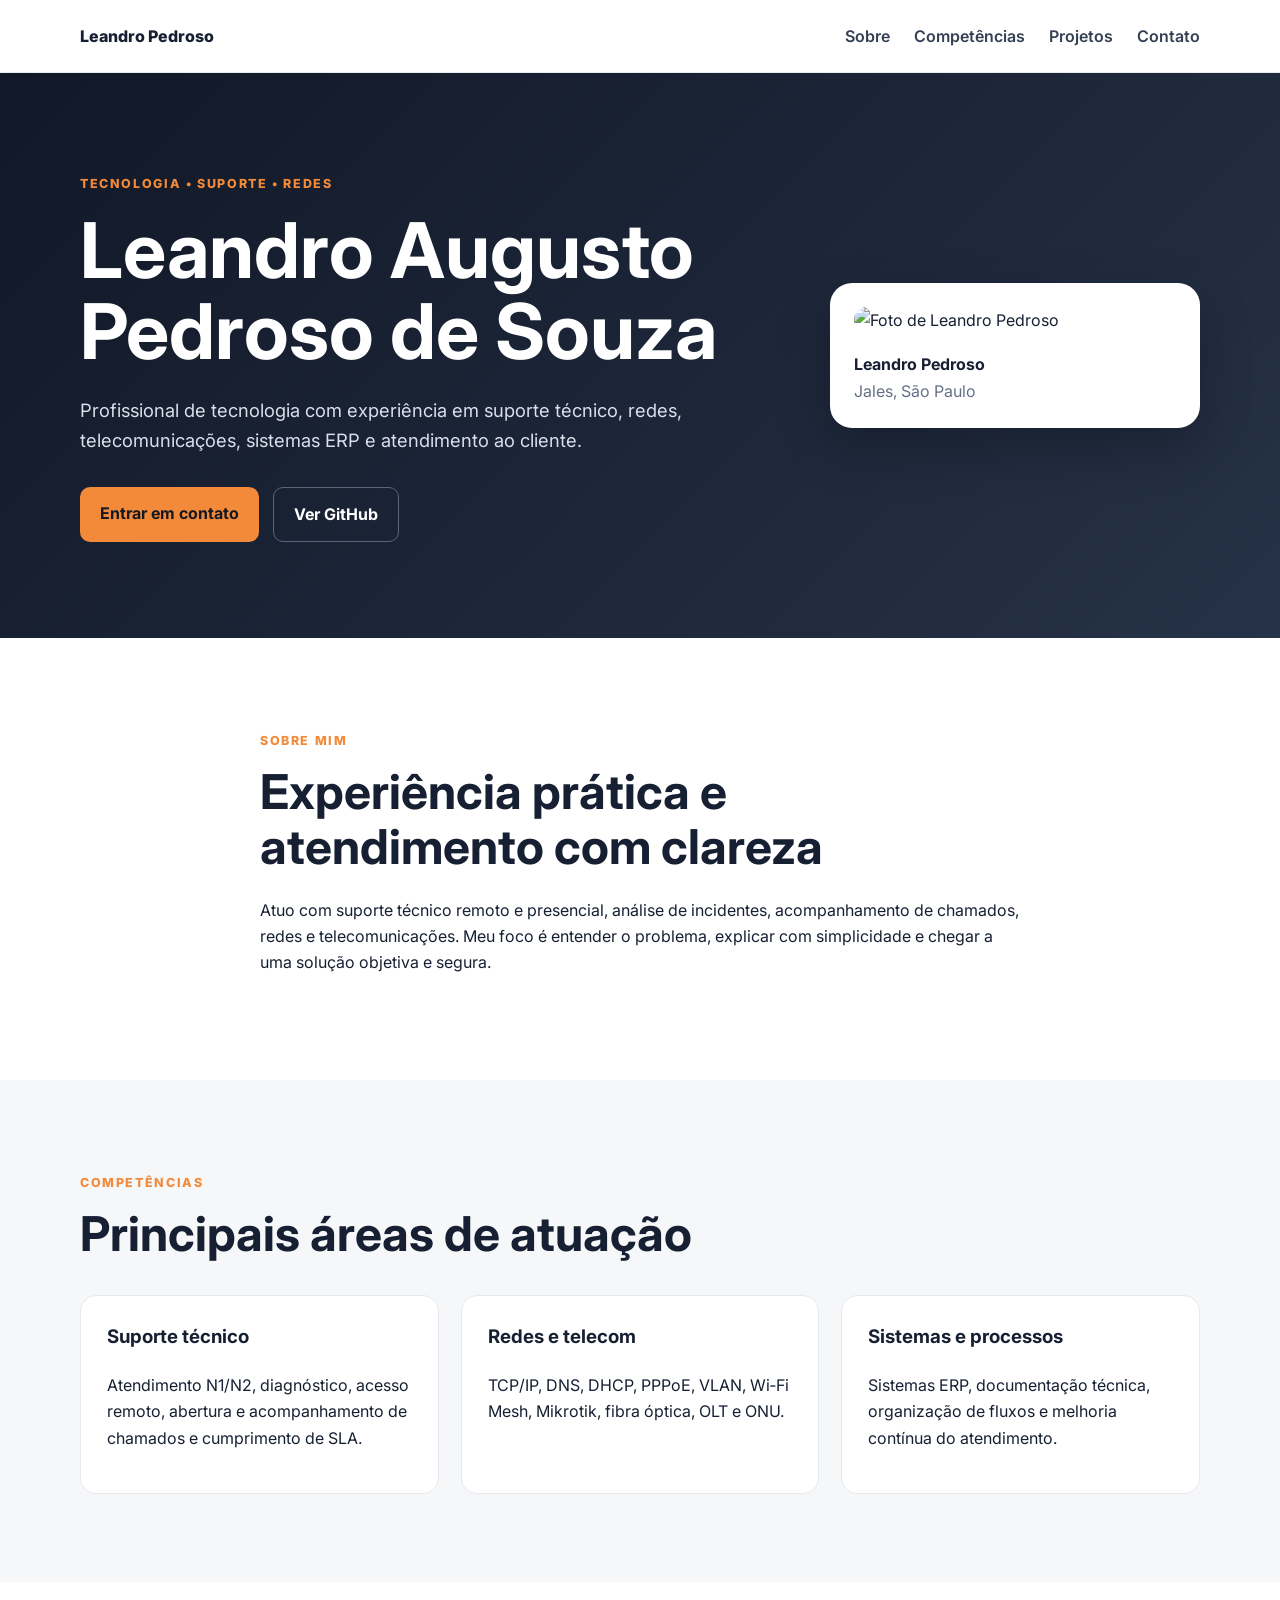
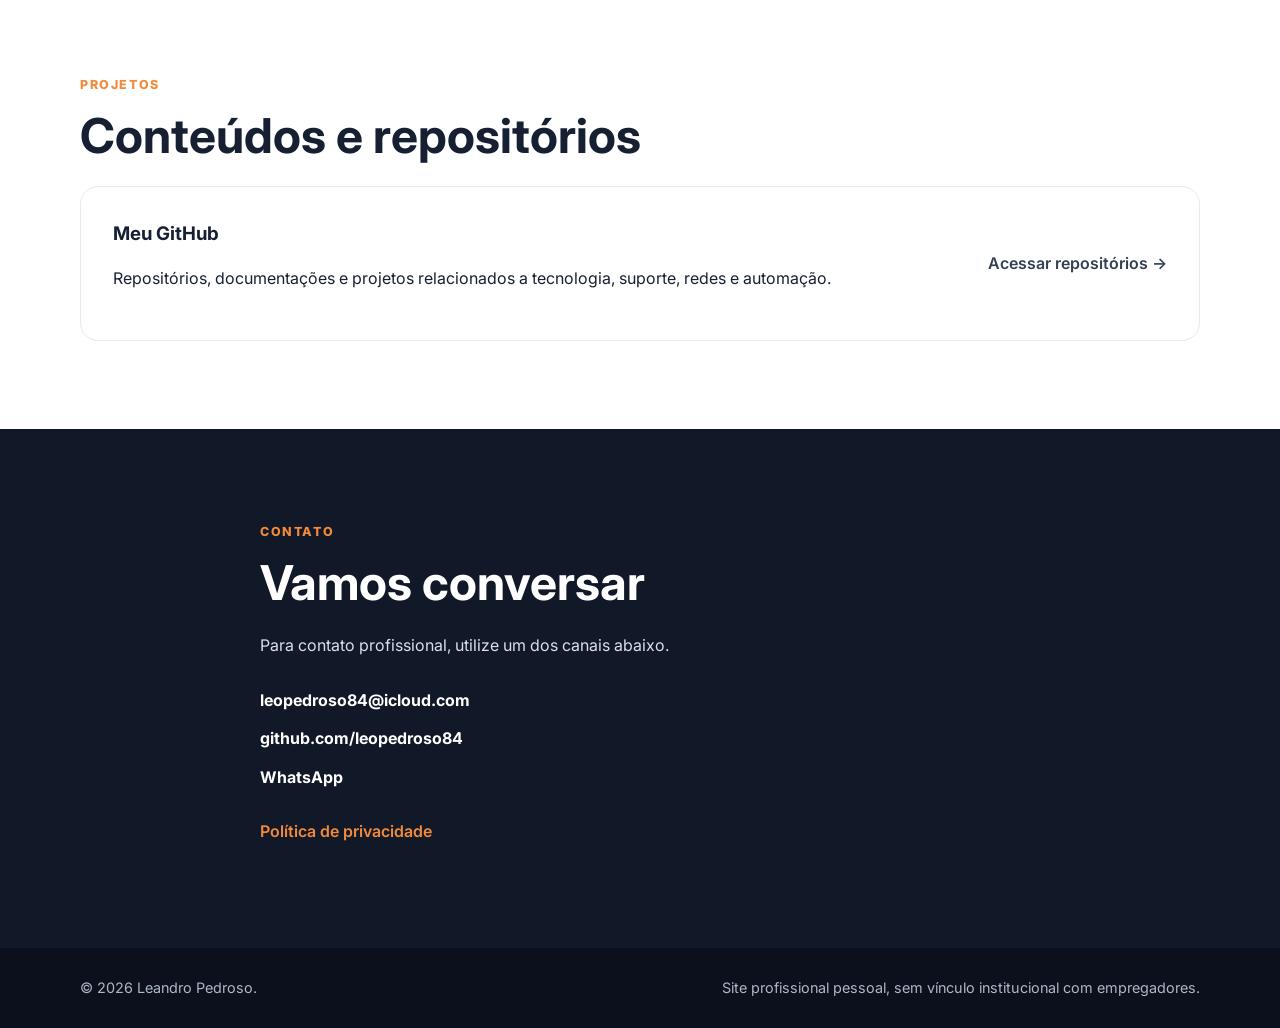
==== index.html @ ed250e3c "Add files via upload" ====
<!doctype html>
<html lang="pt-BR">
<head>
  <meta charset="utf-8">
  <meta name="viewport" content="width=device-width, initial-scale=1">
  <meta name="description" content="Portfólio profissional de Leandro Augusto Pedroso de Souza — suporte técnico, redes, telecomunicações e sistemas.">
  <meta name="theme-color" content="#111827">
  <title>Leandro Pedroso | Tecnologia e Suporte</title>
  <link rel="preconnect" href="https://fonts.googleapis.com">
  <link rel="preconnect" href="https://fonts.gstatic.com" crossorigin>
  <link href="https://fonts.googleapis.com/css2?family=Inter:wght@400;500;600;700;800&display=swap" rel="stylesheet">
  <link rel="stylesheet" href="styles.css">
</head>
<body>
  <header class="site-header">
    <div class="container nav">
      <a class="brand" href="#inicio">Leandro Pedroso</a>
      <button class="menu-button" aria-label="Abrir menu" aria-expanded="false">☰</button>
      <nav class="menu" aria-label="Navegação principal">
        <a href="#sobre">Sobre</a>
        <a href="#competencias">Competências</a>
        <a href="#projetos">Projetos</a>
        <a href="#contato">Contato</a>
      </nav>
    </div>
  </header>

  <main>
    <section id="inicio" class="hero">
      <div class="container hero-grid">
        <div>
          <span class="eyebrow">Tecnologia • Suporte • Redes</span>
          <h1>Leandro Augusto<br>Pedroso de Souza</h1>
          <p class="lead">
            Profissional de tecnologia com experiência em suporte técnico,
            redes, telecomunicações, sistemas ERP e atendimento ao cliente.
          </p>
          <div class="actions">
            <a class="button primary" href="#contato">Entrar em contato</a>
            <a class="button secondary" href="https://github.com/leopedroso84" target="_blank" rel="noopener">Ver GitHub</a>
          </div>
        </div>

        <div class="profile-card">
          <img src="https://github.com/leopedroso84.png" alt="Foto de Leandro Pedroso">
          <div>
            <strong>Leandro Pedroso</strong>
            <span>Jales, São Paulo</span>
          </div>
        </div>
      </div>
    </section>

    <section id="sobre" class="section">
      <div class="container narrow">
        <span class="section-label">Sobre mim</span>
        <h2>Experiência prática e atendimento com clareza</h2>
        <p>
          Atuo com suporte técnico remoto e presencial, análise de incidentes,
          acompanhamento de chamados, redes e telecomunicações. Meu foco é
          entender o problema, explicar com simplicidade e chegar a uma solução
          objetiva e segura.
        </p>
      </div>
    </section>

    <section id="competencias" class="section alt">
      <div class="container">
        <span class="section-label">Competências</span>
        <h2>Principais áreas de atuação</h2>
        <div class="cards">
          <article class="card">
            <h3>Suporte técnico</h3>
            <p>Atendimento N1/N2, diagnóstico, acesso remoto, abertura e acompanhamento de chamados e cumprimento de SLA.</p>
          </article>
          <article class="card">
            <h3>Redes e telecom</h3>
            <p>TCP/IP, DNS, DHCP, PPPoE, VLAN, Wi‑Fi Mesh, Mikrotik, fibra óptica, OLT e ONU.</p>
          </article>
          <article class="card">
            <h3>Sistemas e processos</h3>
            <p>Sistemas ERP, documentação técnica, organização de fluxos e melhoria contínua do atendimento.</p>
          </article>
        </div>
      </div>
    </section>

    <section id="projetos" class="section">
      <div class="container">
        <span class="section-label">Projetos</span>
        <h2>Conteúdos e repositórios</h2>
        <div class="project-box">
          <div>
            <h3>Meu GitHub</h3>
            <p>
              Repositórios, documentações e projetos relacionados a tecnologia,
              suporte, redes e automação.
            </p>
          </div>
          <a class="text-link" href="https://github.com/leopedroso84?tab=repositories" target="_blank" rel="noopener">
            Acessar repositórios →
          </a>
        </div>
      </div>
    </section>

    <section id="contato" class="section contact">
      <div class="container narrow">
        <span class="section-label">Contato</span>
        <h2>Vamos conversar</h2>
        <p>Para contato profissional, utilize um dos canais abaixo.</p>
        <div class="contact-links">
          <a href="mailto:leopedroso84@icloud.com">leopedroso84@icloud.com</a>
          <a href="https://github.com/leopedroso84" target="_blank" rel="noopener">github.com/leopedroso84</a>
          <a href="https://wa.me/5517981611542" target="_blank" rel="noopener">WhatsApp</a>
        </div>
        <p class="privacy-link"><a href="privacidade.html">Política de privacidade</a></p>
      </div>
    </section>
  </main>

  <footer>
    <div class="container">
      <span>© <span id="year"></span> Leandro Pedroso.</span>
      <span>Site profissional pessoal, sem vínculo institucional com empregadores.</span>
    </div>
  </footer>

  <script src="script.js"></script>
</body>
</html>
---- styles.css ----
*{box-sizing:border-box}html{scroll-behavior:smooth}body{margin:0;font-family:Inter,system-ui,-apple-system,sans-serif;color:#172033;background:#fff;line-height:1.65}.container{width:min(1120px,calc(100% - 40px));margin:auto}.narrow{max-width:760px}.site-header{position:sticky;top:0;z-index:10;background:rgba(255,255,255,.92);border-bottom:1px solid #e8ebf0;backdrop-filter:blur(12px)}.nav{min-height:72px;display:flex;align-items:center;justify-content:space-between}.brand{font-weight:800;color:#172033;text-decoration:none}.menu{display:flex;gap:24px}.menu a,.text-link,.privacy-link a{color:#344054;text-decoration:none;font-weight:600}.menu a:hover,.text-link:hover,.privacy-link a:hover{color:#e56a1c}.menu-button{display:none;border:0;background:none;font-size:1.6rem}.hero{padding:96px 0;background:linear-gradient(135deg,#111827,#263247);color:#fff}.hero-grid{display:grid;grid-template-columns:1.3fr .7fr;gap:64px;align-items:center}.eyebrow,.section-label{display:inline-block;font-size:.78rem;letter-spacing:.13em;text-transform:uppercase;font-weight:800;color:#f28a3a}.hero h1{font-size:clamp(2.5rem,6vw,4.8rem);line-height:1.05;margin:16px 0 22px}.lead{font-size:1.15rem;color:#d9dfeb;max-width:700px}.actions{display:flex;gap:14px;flex-wrap:wrap;margin-top:32px}.button{padding:13px 20px;border-radius:10px;text-decoration:none;font-weight:700}.primary{background:#f28a3a;color:#141821}.secondary{border:1px solid #596579;color:#fff}.profile-card{background:#fff;color:#172033;border-radius:22px;padding:24px;box-shadow:0 20px 50px rgba(0,0,0,.25)}.profile-card img{width:100%;aspect-ratio:1;object-fit:cover;border-radius:16px;margin-bottom:18px}.profile-card strong,.profile-card span{display:block}.profile-card span{color:#667085}.section{padding:88px 0}.section h2{font-size:clamp(2rem,4vw,3rem);line-height:1.15;margin:12px 0 22px}.alt{background:#f6f7f9}.cards{display:grid;grid-template-columns:repeat(3,1fr);gap:22px;margin-top:34px}.card{background:#fff;border:1px solid #e6e9ee;border-radius:16px;padding:26px}.card h3{margin-top:0}.project-box{display:flex;align-items:center;justify-content:space-between;gap:28px;padding:32px;border:1px solid #e6e9ee;border-radius:18px}.project-box h3{margin:0 0 8px}.contact{background:#111827;color:#fff}.contact p{color:#d9dfeb}.contact-links{display:flex;flex-direction:column;gap:12px;margin-top:28px}.contact-links a{color:#fff;font-weight:700;text-decoration:none}.privacy-link{margin-top:28px}.privacy-link a{color:#f28a3a}footer{padding:28px 0;background:#0b101c;color:#aeb7c6;font-size:.9rem}footer .container{display:flex;justify-content:space-between;gap:20px}@media(max-width:760px){.menu-button{display:block;color:#172033}.menu{display:none;position:absolute;top:72px;left:0;right:0;background:#fff;padding:20px;flex-direction:column;border-bottom:1px solid #e8ebf0}.menu.open{display:flex}.hero{padding:64px 0}.hero-grid,.cards{grid-template-columns:1fr}.profile-card{max-width:360px}.project-box,footer .container{align-items:flex-start;flex-direction:column}.section{padding:64px 0}}
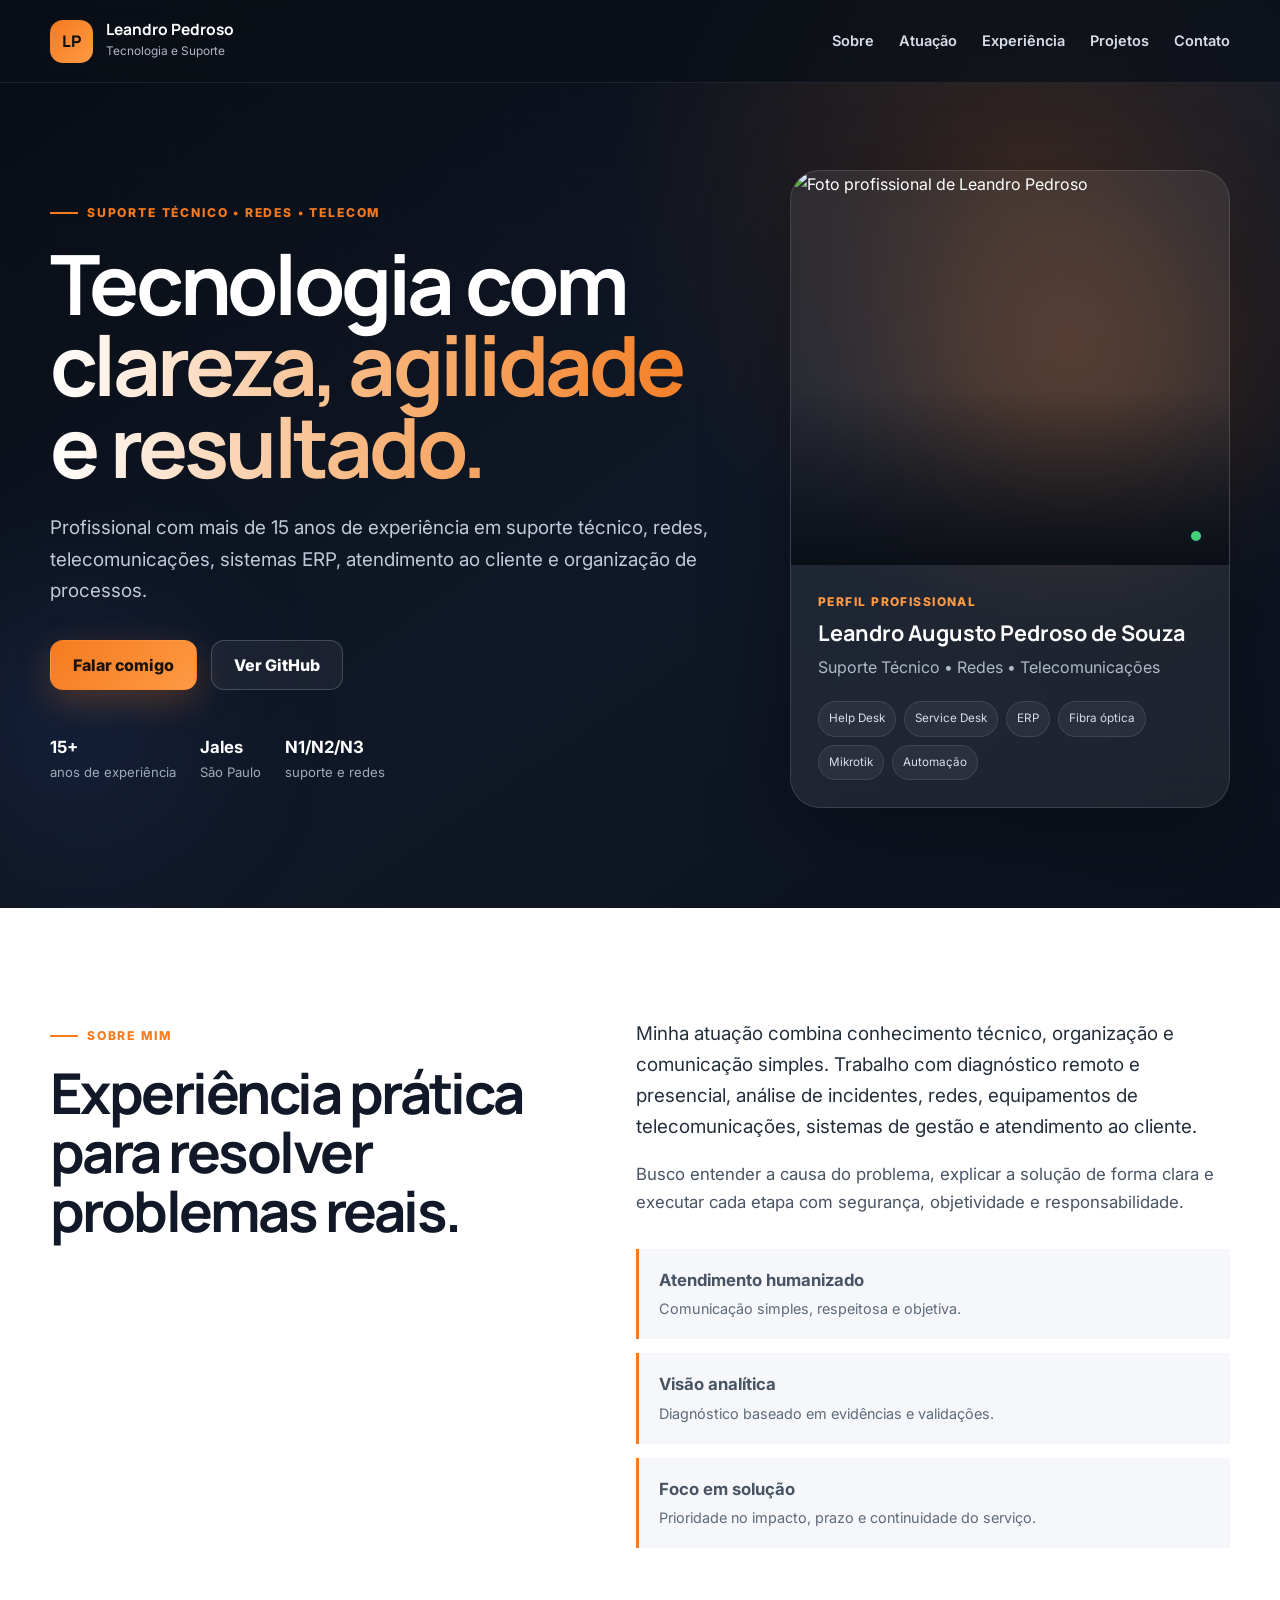
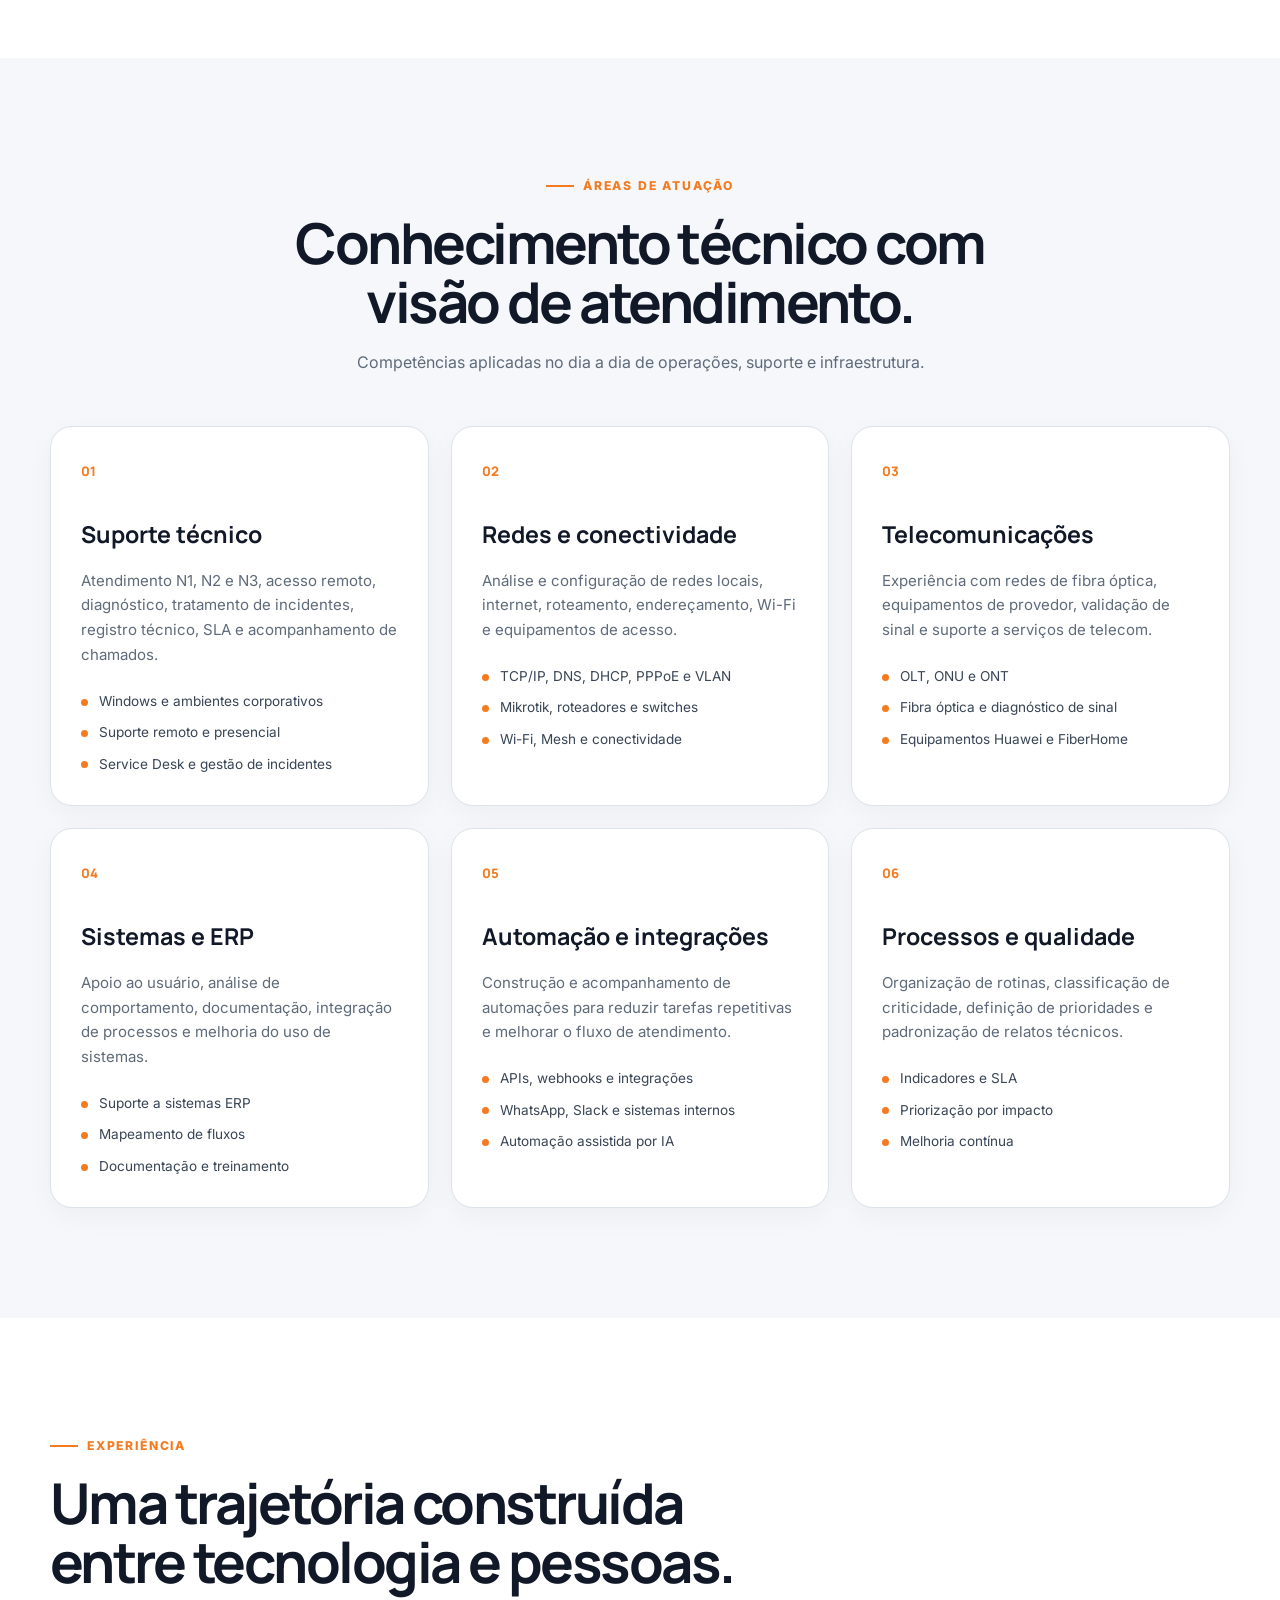
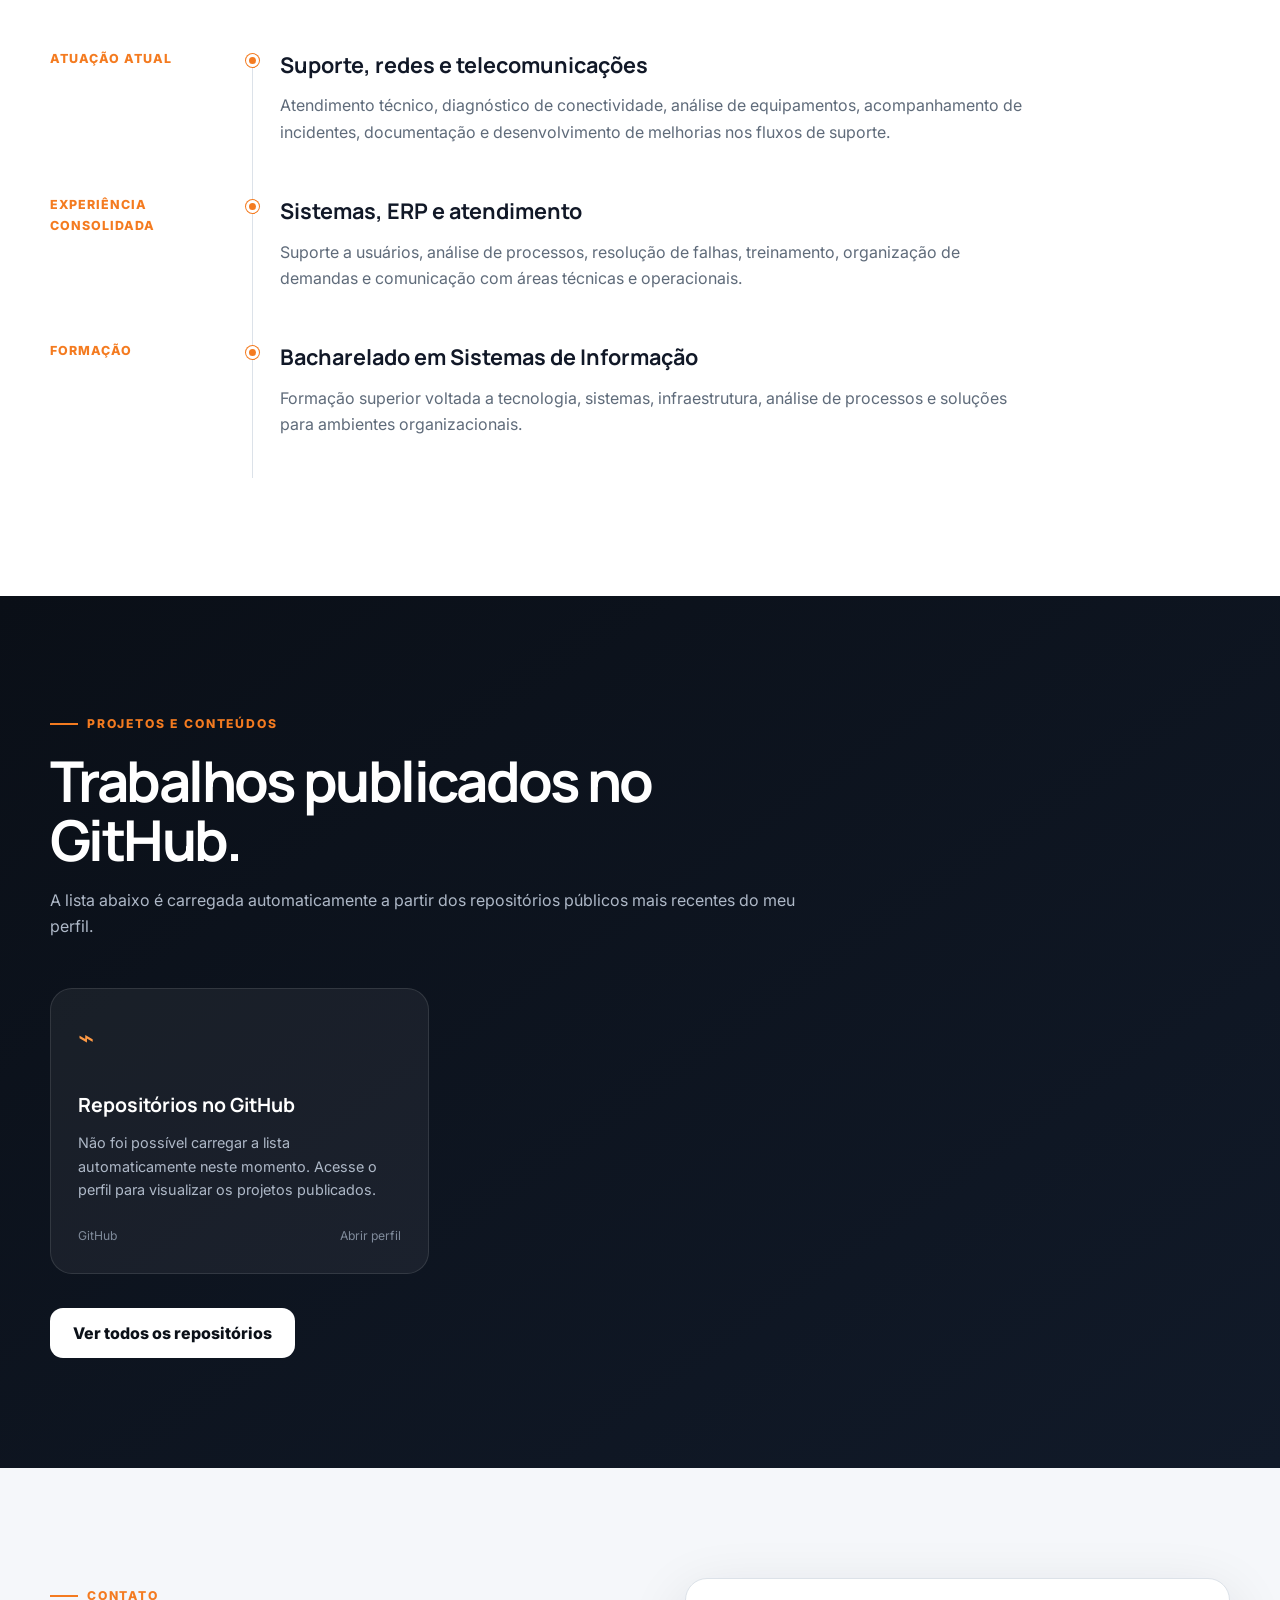
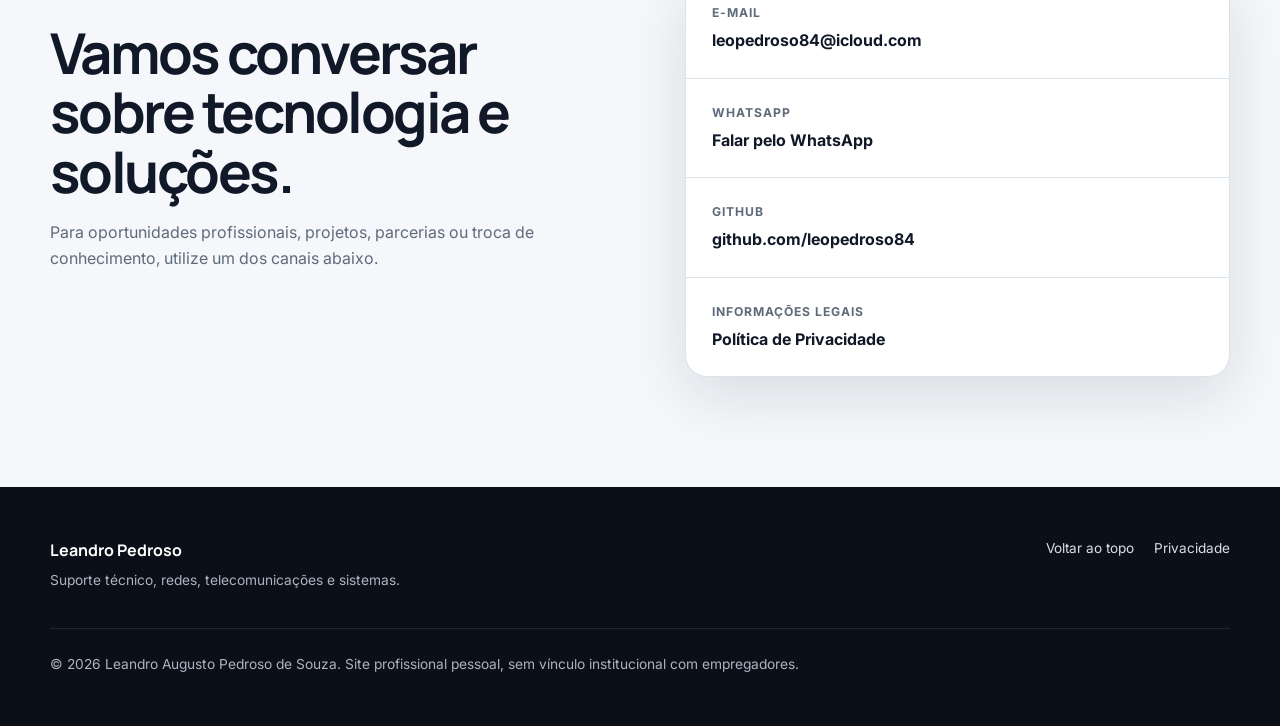
==== commit 4c257ded: "Add files via upload" ====
--- a/index.html
+++ b/index.html
@@ -3,126 +3,372 @@
 <head>
   <meta charset="utf-8">
   <meta name="viewport" content="width=device-width, initial-scale=1">
-  <meta name="description" content="Portfólio profissional de Leandro Augusto Pedroso de Souza — suporte técnico, redes, telecomunicações e sistemas.">
-  <meta name="theme-color" content="#111827">
-  <title>Leandro Pedroso | Tecnologia e Suporte</title>
-  <link rel="preconnect" href="https://fonts.googleapis.com">
-  <link rel="preconnect" href="https://fonts.gstatic.com" crossorigin>
-  <link href="https://fonts.googleapis.com/css2?family=Inter:wght@400;500;600;700;800&display=swap" rel="stylesheet">
+  <title>Leandro Pedroso | Suporte, Redes e Telecomunicações</title>
+
+  <meta name="description" content="Portfólio profissional de Leandro Augusto Pedroso de Souza: suporte técnico, redes, telecomunicações, sistemas ERP, automação e atendimento ao cliente.">
+  <meta name="author" content="Leandro Augusto Pedroso de Souza">
+  <meta name="theme-color" content="#0b1018">
+  <meta name="color-scheme" content="dark light">
+
+  <meta property="og:type" content="website">
+  <meta property="og:locale" content="pt_BR">
+  <meta property="og:title" content="Leandro Pedroso | Tecnologia, Suporte e Redes">
+  <meta property="og:description" content="Experiência em suporte técnico, redes, telecomunicações, ERP e automação.">
+  <meta property="og:url" content="https://leopedroso84.github.io/">
+  <meta property="og:image" content="https://github.com/leopedroso84.png">
+
+  <link rel="icon" href="favicon.svg" type="image/svg+xml">
   <link rel="stylesheet" href="styles.css">
 </head>
+
 <body>
-  <header class="site-header">
-    <div class="container nav">
-      <a class="brand" href="#inicio">Leandro Pedroso</a>
-      <button class="menu-button" aria-label="Abrir menu" aria-expanded="false">☰</button>
-      <nav class="menu" aria-label="Navegação principal">
+  <a class="skip-link" href="#conteudo">Pular para o conteúdo</a>
+
+  <header class="header" id="topo">
+    <div class="container header-inner">
+      <a class="brand" href="#inicio" aria-label="Página inicial">
+        <span class="brand-mark">LP</span>
+        <span>
+          <strong>Leandro Pedroso</strong>
+          <small>Tecnologia e Suporte</small>
+        </span>
+      </a>
+
+      <button class="menu-toggle" type="button" aria-expanded="false" aria-controls="menu">
+        <span></span><span></span><span></span>
+        <span class="sr-only">Abrir menu</span>
+      </button>
+
+      <nav class="nav" id="menu" aria-label="Navegação principal">
         <a href="#sobre">Sobre</a>
-        <a href="#competencias">Competências</a>
+        <a href="#atuacao">Atuação</a>
+        <a href="#experiencia">Experiência</a>
         <a href="#projetos">Projetos</a>
         <a href="#contato">Contato</a>
       </nav>
     </div>
   </header>
 
-  <main>
-    <section id="inicio" class="hero">
+  <main id="conteudo">
+    <section class="hero" id="inicio">
+      <div class="hero-glow hero-glow-one"></div>
+      <div class="hero-glow hero-glow-two"></div>
+
       <div class="container hero-grid">
-        <div>
-          <span class="eyebrow">Tecnologia • Suporte • Redes</span>
-          <h1>Leandro Augusto<br>Pedroso de Souza</h1>
-          <p class="lead">
-            Profissional de tecnologia com experiência em suporte técnico,
-            redes, telecomunicações, sistemas ERP e atendimento ao cliente.
-          </p>
-          <div class="actions">
-            <a class="button primary" href="#contato">Entrar em contato</a>
-            <a class="button secondary" href="https://github.com/leopedroso84" target="_blank" rel="noopener">Ver GitHub</a>
-          </div>
-        </div>
-
-        <div class="profile-card">
-          <img src="https://github.com/leopedroso84.png" alt="Foto de Leandro Pedroso">
-          <div>
-            <strong>Leandro Pedroso</strong>
-            <span>Jales, São Paulo</span>
-          </div>
-        </div>
-      </div>
-    </section>
-
-    <section id="sobre" class="section">
-      <div class="container narrow">
-        <span class="section-label">Sobre mim</span>
-        <h2>Experiência prática e atendimento com clareza</h2>
-        <p>
-          Atuo com suporte técnico remoto e presencial, análise de incidentes,
-          acompanhamento de chamados, redes e telecomunicações. Meu foco é
-          entender o problema, explicar com simplicidade e chegar a uma solução
-          objetiva e segura.
-        </p>
-      </div>
-    </section>
-
-    <section id="competencias" class="section alt">
+        <div class="hero-copy reveal">
+          <span class="eyebrow">Suporte técnico • Redes • Telecom</span>
+
+          <h1>
+            Tecnologia com
+            <span class="gradient-text">clareza, agilidade e resultado.</span>
+          </h1>
+
+          <p class="hero-text">
+            Profissional com mais de 15 anos de experiência em suporte técnico,
+            redes, telecomunicações, sistemas ERP, atendimento ao cliente e
+            organização de processos.
+          </p>
+
+          <div class="hero-actions">
+            <a class="button button-primary" href="#contato">Falar comigo</a>
+            <a class="button button-secondary" href="https://github.com/leopedroso84" target="_blank" rel="noopener noreferrer">
+              Ver GitHub
+            </a>
+          </div>
+
+          <div class="hero-meta" aria-label="Informações profissionais">
+            <span><strong>15+</strong> anos de experiência</span>
+            <span><strong>Jales</strong> São Paulo</span>
+            <span><strong>N1/N2/N3</strong> suporte e redes</span>
+          </div>
+        </div>
+
+        <aside class="profile-card reveal" aria-label="Perfil profissional">
+          <div class="profile-photo-wrap">
+            <img class="profile-photo" src="https://github.com/leopedroso84.png" alt="Foto profissional de Leandro Pedroso">
+            <span class="status-dot" title="Disponível para contatos profissionais"></span>
+          </div>
+
+          <div class="profile-content">
+            <p class="profile-label">Perfil profissional</p>
+            <h2>Leandro Augusto Pedroso de Souza</h2>
+            <p>Suporte Técnico • Redes • Telecomunicações</p>
+
+            <div class="profile-tags">
+              <span>Help Desk</span>
+              <span>Service Desk</span>
+              <span>ERP</span>
+              <span>Fibra óptica</span>
+              <span>Mikrotik</span>
+              <span>Automação</span>
+            </div>
+          </div>
+        </aside>
+      </div>
+    </section>
+
+    <section class="section" id="sobre">
+      <div class="container split-section">
+        <div class="section-heading reveal">
+          <span class="eyebrow">Sobre mim</span>
+          <h2>Experiência prática para resolver problemas reais.</h2>
+        </div>
+
+        <div class="about-copy reveal">
+          <p>
+            Minha atuação combina conhecimento técnico, organização e comunicação
+            simples. Trabalho com diagnóstico remoto e presencial, análise de
+            incidentes, redes, equipamentos de telecomunicações, sistemas de gestão
+            e atendimento ao cliente.
+          </p>
+
+          <p>
+            Busco entender a causa do problema, explicar a solução de forma clara
+            e executar cada etapa com segurança, objetividade e responsabilidade.
+          </p>
+
+          <div class="about-highlights">
+            <div>
+              <strong>Atendimento humanizado</strong>
+              <span>Comunicação simples, respeitosa e objetiva.</span>
+            </div>
+            <div>
+              <strong>Visão analítica</strong>
+              <span>Diagnóstico baseado em evidências e validações.</span>
+            </div>
+            <div>
+              <strong>Foco em solução</strong>
+              <span>Prioridade no impacto, prazo e continuidade do serviço.</span>
+            </div>
+          </div>
+        </div>
+      </div>
+    </section>
+
+    <section class="section section-muted" id="atuacao">
       <div class="container">
-        <span class="section-label">Competências</span>
-        <h2>Principais áreas de atuação</h2>
-        <div class="cards">
-          <article class="card">
+        <div class="section-heading centered reveal">
+          <span class="eyebrow">Áreas de atuação</span>
+          <h2>Conhecimento técnico com visão de atendimento.</h2>
+          <p>Competências aplicadas no dia a dia de operações, suporte e infraestrutura.</p>
+        </div>
+
+        <div class="services-grid">
+          <article class="service-card reveal">
+            <span class="service-number">01</span>
             <h3>Suporte técnico</h3>
-            <p>Atendimento N1/N2, diagnóstico, acesso remoto, abertura e acompanhamento de chamados e cumprimento de SLA.</p>
-          </article>
-          <article class="card">
-            <h3>Redes e telecom</h3>
-            <p>TCP/IP, DNS, DHCP, PPPoE, VLAN, Wi‑Fi Mesh, Mikrotik, fibra óptica, OLT e ONU.</p>
-          </article>
-          <article class="card">
-            <h3>Sistemas e processos</h3>
-            <p>Sistemas ERP, documentação técnica, organização de fluxos e melhoria contínua do atendimento.</p>
-          </article>
-        </div>
-      </div>
-    </section>
-
-    <section id="projetos" class="section">
+            <p>
+              Atendimento N1, N2 e N3, acesso remoto, diagnóstico, tratamento de
+              incidentes, registro técnico, SLA e acompanhamento de chamados.
+            </p>
+            <ul>
+              <li>Windows e ambientes corporativos</li>
+              <li>Suporte remoto e presencial</li>
+              <li>Service Desk e gestão de incidentes</li>
+            </ul>
+          </article>
+
+          <article class="service-card reveal">
+            <span class="service-number">02</span>
+            <h3>Redes e conectividade</h3>
+            <p>
+              Análise e configuração de redes locais, internet, roteamento,
+              endereçamento, Wi-Fi e equipamentos de acesso.
+            </p>
+            <ul>
+              <li>TCP/IP, DNS, DHCP, PPPoE e VLAN</li>
+              <li>Mikrotik, roteadores e switches</li>
+              <li>Wi-Fi, Mesh e conectividade</li>
+            </ul>
+          </article>
+
+          <article class="service-card reveal">
+            <span class="service-number">03</span>
+            <h3>Telecomunicações</h3>
+            <p>
+              Experiência com redes de fibra óptica, equipamentos de provedor,
+              validação de sinal e suporte a serviços de telecom.
+            </p>
+            <ul>
+              <li>OLT, ONU e ONT</li>
+              <li>Fibra óptica e diagnóstico de sinal</li>
+              <li>Equipamentos Huawei e FiberHome</li>
+            </ul>
+          </article>
+
+          <article class="service-card reveal">
+            <span class="service-number">04</span>
+            <h3>Sistemas e ERP</h3>
+            <p>
+              Apoio ao usuário, análise de comportamento, documentação,
+              integração de processos e melhoria do uso de sistemas.
+            </p>
+            <ul>
+              <li>Suporte a sistemas ERP</li>
+              <li>Mapeamento de fluxos</li>
+              <li>Documentação e treinamento</li>
+            </ul>
+          </article>
+
+          <article class="service-card reveal">
+            <span class="service-number">05</span>
+            <h3>Automação e integrações</h3>
+            <p>
+              Construção e acompanhamento de automações para reduzir tarefas
+              repetitivas e melhorar o fluxo de atendimento.
+            </p>
+            <ul>
+              <li>APIs, webhooks e integrações</li>
+              <li>WhatsApp, Slack e sistemas internos</li>
+              <li>Automação assistida por IA</li>
+            </ul>
+          </article>
+
+          <article class="service-card reveal">
+            <span class="service-number">06</span>
+            <h3>Processos e qualidade</h3>
+            <p>
+              Organização de rotinas, classificação de criticidade, definição
+              de prioridades e padronização de relatos técnicos.
+            </p>
+            <ul>
+              <li>Indicadores e SLA</li>
+              <li>Priorização por impacto</li>
+              <li>Melhoria contínua</li>
+            </ul>
+          </article>
+        </div>
+      </div>
+    </section>
+
+    <section class="section" id="experiencia">
       <div class="container">
-        <span class="section-label">Projetos</span>
-        <h2>Conteúdos e repositórios</h2>
-        <div class="project-box">
-          <div>
-            <h3>Meu GitHub</h3>
-            <p>
-              Repositórios, documentações e projetos relacionados a tecnologia,
-              suporte, redes e automação.
-            </p>
-          </div>
-          <a class="text-link" href="https://github.com/leopedroso84?tab=repositories" target="_blank" rel="noopener">
-            Acessar repositórios →
-          </a>
-        </div>
-      </div>
-    </section>
-
-    <section id="contato" class="section contact">
-      <div class="container narrow">
-        <span class="section-label">Contato</span>
-        <h2>Vamos conversar</h2>
-        <p>Para contato profissional, utilize um dos canais abaixo.</p>
-        <div class="contact-links">
-          <a href="mailto:leopedroso84@icloud.com">leopedroso84@icloud.com</a>
-          <a href="https://github.com/leopedroso84" target="_blank" rel="noopener">github.com/leopedroso84</a>
-          <a href="https://wa.me/5517981611542" target="_blank" rel="noopener">WhatsApp</a>
-        </div>
-        <p class="privacy-link"><a href="privacidade.html">Política de privacidade</a></p>
+        <div class="section-heading reveal">
+          <span class="eyebrow">Experiência</span>
+          <h2>Uma trajetória construída entre tecnologia e pessoas.</h2>
+        </div>
+
+        <div class="timeline">
+          <article class="timeline-item reveal">
+            <span class="timeline-dot"></span>
+            <div class="timeline-period">Atuação atual</div>
+            <div class="timeline-content">
+              <h3>Suporte, redes e telecomunicações</h3>
+              <p>
+                Atendimento técnico, diagnóstico de conectividade, análise de
+                equipamentos, acompanhamento de incidentes, documentação e
+                desenvolvimento de melhorias nos fluxos de suporte.
+              </p>
+            </div>
+          </article>
+
+          <article class="timeline-item reveal">
+            <span class="timeline-dot"></span>
+            <div class="timeline-period">Experiência consolidada</div>
+            <div class="timeline-content">
+              <h3>Sistemas, ERP e atendimento</h3>
+              <p>
+                Suporte a usuários, análise de processos, resolução de falhas,
+                treinamento, organização de demandas e comunicação com áreas
+                técnicas e operacionais.
+              </p>
+            </div>
+          </article>
+
+          <article class="timeline-item reveal">
+            <span class="timeline-dot"></span>
+            <div class="timeline-period">Formação</div>
+            <div class="timeline-content">
+              <h3>Bacharelado em Sistemas de Informação</h3>
+              <p>
+                Formação superior voltada a tecnologia, sistemas, infraestrutura,
+                análise de processos e soluções para ambientes organizacionais.
+              </p>
+            </div>
+          </article>
+        </div>
+      </div>
+    </section>
+
+    <section class="section section-dark" id="projetos">
+      <div class="container">
+        <div class="section-heading reveal">
+          <span class="eyebrow">Projetos e conteúdos</span>
+          <h2>Trabalhos publicados no GitHub.</h2>
+          <p>
+            A lista abaixo é carregada automaticamente a partir dos repositórios
+            públicos mais recentes do meu perfil.
+          </p>
+        </div>
+
+        <div class="projects-grid" id="projects-grid" aria-live="polite">
+          <article class="project-card project-loading">
+            <span class="project-icon">⌁</span>
+            <h3>Carregando projetos...</h3>
+            <p>Aguarde enquanto os repositórios públicos são consultados.</p>
+          </article>
+        </div>
+
+        <div class="projects-action reveal">
+          <a class="button button-light" href="https://github.com/leopedroso84?tab=repositories" target="_blank" rel="noopener noreferrer">
+            Ver todos os repositórios
+          </a>
+        </div>
+      </div>
+    </section>
+
+    <section class="section contact-section" id="contato">
+      <div class="container contact-grid">
+        <div class="contact-copy reveal">
+          <span class="eyebrow">Contato</span>
+          <h2>Vamos conversar sobre tecnologia e soluções.</h2>
+          <p>
+            Para oportunidades profissionais, projetos, parcerias ou troca de
+            conhecimento, utilize um dos canais abaixo.
+          </p>
+        </div>
+
+        <div class="contact-card reveal">
+          <a href="mailto:leopedroso84@icloud.com">
+            <span>E-mail</span>
+            <strong>leopedroso84@icloud.com</strong>
+          </a>
+
+          <a href="https://wa.me/5517981611542" target="_blank" rel="noopener noreferrer">
+            <span>WhatsApp</span>
+            <strong>Falar pelo WhatsApp</strong>
+          </a>
+
+          <a href="https://github.com/leopedroso84" target="_blank" rel="noopener noreferrer">
+            <span>GitHub</span>
+            <strong>github.com/leopedroso84</strong>
+          </a>
+
+          <a href="privacidade.html">
+            <span>Informações legais</span>
+            <strong>Política de Privacidade</strong>
+          </a>
+        </div>
       </div>
     </section>
   </main>
 
-  <footer>
-    <div class="container">
-      <span>© <span id="year"></span> Leandro Pedroso.</span>
-      <span>Site profissional pessoal, sem vínculo institucional com empregadores.</span>
+  <footer class="footer">
+    <div class="container footer-inner">
+      <div>
+        <strong>Leandro Pedroso</strong>
+        <p>Suporte técnico, redes, telecomunicações e sistemas.</p>
+      </div>
+
+      <div class="footer-links">
+        <a href="#topo">Voltar ao topo</a>
+        <a href="privacidade.html">Privacidade</a>
+      </div>
+
+      <p class="copyright">
+        © <span id="year"></span> Leandro Augusto Pedroso de Souza.
+        Site profissional pessoal, sem vínculo institucional com empregadores.
+      </p>
     </div>
   </footer>
 
--- a/styles.css
+++ b/styles.css
@@ -1 +1,968 @@
-*{box-sizing:border-box}html{scroll-behavior:smooth}body{margin:0;font-family:Inter,system-ui,-apple-system,sans-serif;color:#172033;background:#fff;line-height:1.65}.container{width:min(1120px,calc(100% - 40px));margin:auto}.narrow{max-width:760px}.site-header{position:sticky;top:0;z-index:10;background:rgba(255,255,255,.92);border-bottom:1px solid #e8ebf0;backdrop-filter:blur(12px)}.nav{min-height:72px;display:flex;align-items:center;justify-content:space-between}.brand{font-weight:800;color:#172033;text-decoration:none}.menu{display:flex;gap:24px}.menu a,.text-link,.privacy-link a{color:#344054;text-decoration:none;font-weight:600}.menu a:hover,.text-link:hover,.privacy-link a:hover{color:#e56a1c}.menu-button{display:none;border:0;background:none;font-size:1.6rem}.hero{padding:96px 0;background:linear-gradient(135deg,#111827,#263247);color:#fff}.hero-grid{display:grid;grid-template-columns:1.3fr .7fr;gap:64px;align-items:center}.eyebrow,.section-label{display:inline-block;font-size:.78rem;letter-spacing:.13em;text-transform:uppercase;font-weight:800;color:#f28a3a}.hero h1{font-size:clamp(2.5rem,6vw,4.8rem);line-height:1.05;margin:16px 0 22px}.lead{font-size:1.15rem;color:#d9dfeb;max-width:700px}.actions{display:flex;gap:14px;flex-wrap:wrap;margin-top:32px}.button{padding:13px 20px;border-radius:10px;text-decoration:none;font-weight:700}.primary{background:#f28a3a;color:#141821}.secondary{border:1px solid #596579;color:#fff}.profile-card{background:#fff;color:#172033;border-radius:22px;padding:24px;box-shadow:0 20px 50px rgba(0,0,0,.25)}.profile-card img{width:100%;aspect-ratio:1;object-fit:cover;border-radius:16px;margin-bottom:18px}.profile-card strong,.profile-card span{display:block}.profile-card span{color:#667085}.section{padding:88px 0}.section h2{font-size:clamp(2rem,4vw,3rem);line-height:1.15;margin:12px 0 22px}.alt{background:#f6f7f9}.cards{display:grid;grid-template-columns:repeat(3,1fr);gap:22px;margin-top:34px}.card{background:#fff;border:1px solid #e6e9ee;border-radius:16px;padding:26px}.card h3{margin-top:0}.project-box{display:flex;align-items:center;justify-content:space-between;gap:28px;padding:32px;border:1px solid #e6e9ee;border-radius:18px}.project-box h3{margin:0 0 8px}.contact{background:#111827;color:#fff}.contact p{color:#d9dfeb}.contact-links{display:flex;flex-direction:column;gap:12px;margin-top:28px}.contact-links a{color:#fff;font-weight:700;text-decoration:none}.privacy-link{margin-top:28px}.privacy-link a{color:#f28a3a}footer{padding:28px 0;background:#0b101c;color:#aeb7c6;font-size:.9rem}footer .container{display:flex;justify-content:space-between;gap:20px}@media(max-width:760px){.menu-button{display:block;color:#172033}.menu{display:none;position:absolute;top:72px;left:0;right:0;background:#fff;padding:20px;flex-direction:column;border-bottom:1px solid #e8ebf0}.menu.open{display:flex}.hero{padding:64px 0}.hero-grid,.cards{grid-template-columns:1fr}.profile-card{max-width:360px}.project-box,footer .container{align-items:flex-start;flex-direction:column}.section{padding:64px 0}}+@import url('https://fonts.googleapis.com/css2?family=Inter:wght@400;500;600;700;800&family=Manrope:wght@600;700;800&display=swap');
+
+:root {
+  --bg: #ffffff;
+  --surface: #f5f7fa;
+  --surface-2: #eef1f5;
+  --text: #111827;
+  --muted: #5f6b7a;
+  --line: #dce2e9;
+  --dark: #0b1018;
+  --dark-2: #111927;
+  --orange: #f47b20;
+  --orange-2: #ff9a45;
+  --white: #ffffff;
+  --radius: 22px;
+  --shadow: 0 18px 60px rgba(15, 23, 42, 0.12);
+  --container: 1180px;
+}
+
+* {
+  box-sizing: border-box;
+}
+
+html {
+  scroll-behavior: smooth;
+}
+
+body {
+  margin: 0;
+  font-family: "Inter", system-ui, -apple-system, BlinkMacSystemFont, "Segoe UI", sans-serif;
+  color: var(--text);
+  background: var(--bg);
+  line-height: 1.65;
+  -webkit-font-smoothing: antialiased;
+}
+
+img {
+  max-width: 100%;
+  display: block;
+}
+
+a {
+  color: inherit;
+}
+
+button,
+input,
+textarea {
+  font: inherit;
+}
+
+.sr-only {
+  position: absolute;
+  width: 1px;
+  height: 1px;
+  padding: 0;
+  margin: -1px;
+  overflow: hidden;
+  clip: rect(0, 0, 0, 0);
+  white-space: nowrap;
+  border: 0;
+}
+
+.skip-link {
+  position: fixed;
+  left: 16px;
+  top: -60px;
+  z-index: 999;
+  background: var(--white);
+  color: var(--dark);
+  padding: 12px 18px;
+  border-radius: 10px;
+  text-decoration: none;
+  font-weight: 700;
+  transition: top .2s ease;
+}
+
+.skip-link:focus {
+  top: 16px;
+}
+
+.container {
+  width: min(var(--container), calc(100% - 40px));
+  margin-inline: auto;
+}
+
+.header {
+  position: fixed;
+  inset: 0 0 auto;
+  z-index: 100;
+  background: rgba(11, 16, 24, .78);
+  border-bottom: 1px solid rgba(255, 255, 255, .08);
+  backdrop-filter: blur(18px);
+}
+
+.header-inner {
+  min-height: 82px;
+  display: flex;
+  align-items: center;
+  justify-content: space-between;
+  gap: 28px;
+}
+
+.brand {
+  display: flex;
+  align-items: center;
+  gap: 13px;
+  color: var(--white);
+  text-decoration: none;
+}
+
+.brand-mark {
+  width: 43px;
+  height: 43px;
+  display: grid;
+  place-items: center;
+  border-radius: 13px;
+  background: linear-gradient(135deg, var(--orange), var(--orange-2));
+  color: #15100c;
+  font-family: "Manrope", sans-serif;
+  font-weight: 800;
+}
+
+.brand strong,
+.brand small {
+  display: block;
+}
+
+.brand strong {
+  font-family: "Manrope", sans-serif;
+  font-size: .97rem;
+  line-height: 1.2;
+}
+
+.brand small {
+  color: #aeb8c7;
+  margin-top: 3px;
+  font-size: .74rem;
+}
+
+.nav {
+  display: flex;
+  align-items: center;
+  gap: 25px;
+}
+
+.nav a {
+  color: #d8dee8;
+  text-decoration: none;
+  font-size: .91rem;
+  font-weight: 600;
+  transition: color .2s ease;
+}
+
+.nav a:hover,
+.nav a:focus-visible {
+  color: var(--orange-2);
+}
+
+.menu-toggle {
+  display: none;
+  width: 44px;
+  height: 44px;
+  padding: 10px;
+  border: 1px solid rgba(255,255,255,.15);
+  border-radius: 12px;
+  background: transparent;
+}
+
+.menu-toggle span:not(.sr-only) {
+  display: block;
+  height: 2px;
+  margin: 5px 0;
+  background: var(--white);
+  border-radius: 2px;
+}
+
+.hero {
+  position: relative;
+  min-height: 820px;
+  padding: 170px 0 100px;
+  overflow: hidden;
+  color: var(--white);
+  background:
+    radial-gradient(circle at 80% 20%, rgba(244, 123, 32, .16), transparent 33%),
+    linear-gradient(145deg, #080c13 0%, #101827 55%, #0c121d 100%);
+}
+
+.hero::before {
+  content: "";
+  position: absolute;
+  inset: 0;
+  opacity: .18;
+  background-image:
+    linear-gradient(rgba(255,255,255,.04) 1px, transparent 1px),
+    linear-gradient(90deg, rgba(255,255,255,.04) 1px, transparent 1px);
+  background-size: 56px 56px;
+  mask-image: linear-gradient(to bottom, black, transparent 88%);
+}
+
+.hero-glow {
+  position: absolute;
+  border-radius: 50%;
+  filter: blur(80px);
+  pointer-events: none;
+}
+
+.hero-glow-one {
+  width: 300px;
+  height: 300px;
+  background: rgba(244, 123, 32, .20);
+  right: 4%;
+  top: 25%;
+}
+
+.hero-glow-two {
+  width: 240px;
+  height: 240px;
+  background: rgba(78, 120, 255, .12);
+  left: -4%;
+  bottom: 8%;
+}
+
+.hero-grid {
+  position: relative;
+  z-index: 2;
+  display: grid;
+  grid-template-columns: minmax(0, 1.2fr) minmax(320px, .8fr);
+  align-items: center;
+  gap: 80px;
+}
+
+.eyebrow {
+  display: inline-flex;
+  align-items: center;
+  gap: 9px;
+  color: var(--orange);
+  font-size: .76rem;
+  font-weight: 800;
+  letter-spacing: .15em;
+  text-transform: uppercase;
+}
+
+.eyebrow::before {
+  content: "";
+  width: 28px;
+  height: 2px;
+  background: currentColor;
+}
+
+.hero h1,
+.section-heading h2,
+.contact-copy h2 {
+  font-family: "Manrope", sans-serif;
+  letter-spacing: -.045em;
+}
+
+.hero h1 {
+  max-width: 820px;
+  margin: 20px 0 25px;
+  font-size: clamp(3rem, 6.5vw, 6.2rem);
+  line-height: .98;
+}
+
+.gradient-text {
+  display: block;
+  color: transparent;
+  background: linear-gradient(90deg, #fff 0%, #f7b175 52%, var(--orange) 100%);
+  background-clip: text;
+  -webkit-background-clip: text;
+}
+
+.hero-text {
+  max-width: 740px;
+  color: #c1cad8;
+  font-size: clamp(1rem, 1.5vw, 1.18rem);
+}
+
+.hero-actions {
+  display: flex;
+  flex-wrap: wrap;
+  gap: 14px;
+  margin-top: 34px;
+}
+
+.button {
+  min-height: 50px;
+  display: inline-flex;
+  align-items: center;
+  justify-content: center;
+  padding: 0 22px;
+  border: 1px solid transparent;
+  border-radius: 13px;
+  text-decoration: none;
+  font-weight: 800;
+  transition: transform .2s ease, background .2s ease, border-color .2s ease;
+}
+
+.button:hover {
+  transform: translateY(-2px);
+}
+
+.button-primary {
+  background: linear-gradient(135deg, var(--orange), var(--orange-2));
+  color: #1b120b;
+  box-shadow: 0 12px 35px rgba(244, 123, 32, .26);
+}
+
+.button-secondary {
+  border-color: rgba(255,255,255,.18);
+  color: var(--white);
+  background: rgba(255,255,255,.05);
+}
+
+.button-light {
+  background: var(--white);
+  color: var(--dark);
+}
+
+.hero-meta {
+  display: flex;
+  flex-wrap: wrap;
+  gap: 24px;
+  margin-top: 44px;
+  color: #9eabba;
+  font-size: .82rem;
+}
+
+.hero-meta span {
+  display: flex;
+  flex-direction: column;
+}
+
+.hero-meta strong {
+  color: var(--white);
+  font-size: 1.05rem;
+}
+
+.profile-card {
+  overflow: hidden;
+  border: 1px solid rgba(255,255,255,.12);
+  border-radius: 30px;
+  background: rgba(255,255,255,.07);
+  box-shadow: 0 26px 90px rgba(0,0,0,.32);
+  backdrop-filter: blur(18px);
+}
+
+.profile-photo-wrap {
+  position: relative;
+  aspect-ratio: 1 / .9;
+  overflow: hidden;
+}
+
+.profile-photo {
+  width: 100%;
+  height: 100%;
+  object-fit: cover;
+}
+
+.profile-photo-wrap::after {
+  content: "";
+  position: absolute;
+  inset: 55% 0 0;
+  background: linear-gradient(to bottom, transparent, rgba(8,12,19,.88));
+}
+
+.status-dot {
+  position: absolute;
+  z-index: 2;
+  right: 24px;
+  bottom: 20px;
+  width: 18px;
+  height: 18px;
+  border: 4px solid #101722;
+  border-radius: 50%;
+  background: #44d17a;
+}
+
+.profile-content {
+  padding: 27px;
+}
+
+.profile-label {
+  margin: 0 0 7px;
+  color: var(--orange-2);
+  font-size: .75rem;
+  font-weight: 800;
+  letter-spacing: .12em;
+  text-transform: uppercase;
+}
+
+.profile-content h2 {
+  margin: 0;
+  font-family: "Manrope", sans-serif;
+  font-size: 1.35rem;
+  line-height: 1.25;
+}
+
+.profile-content > p:not(.profile-label) {
+  margin: 8px 0 0;
+  color: #aeb8c7;
+}
+
+.profile-tags {
+  display: flex;
+  flex-wrap: wrap;
+  gap: 8px;
+  margin-top: 21px;
+}
+
+.profile-tags span {
+  padding: 7px 10px;
+  border: 1px solid rgba(255,255,255,.1);
+  border-radius: 999px;
+  color: #d7deea;
+  background: rgba(255,255,255,.05);
+  font-size: .73rem;
+}
+
+.section {
+  padding: 110px 0;
+}
+
+.section-muted {
+  background: var(--surface);
+}
+
+.section-dark {
+  color: var(--white);
+  background: linear-gradient(145deg, #0a0f17, #111a29);
+}
+
+.split-section {
+  display: grid;
+  grid-template-columns: .9fr 1.1fr;
+  gap: 100px;
+}
+
+.section-heading {
+  max-width: 760px;
+}
+
+.section-heading.centered {
+  margin: 0 auto 50px;
+  text-align: center;
+}
+
+.section-heading.centered .eyebrow {
+  justify-content: center;
+}
+
+.section-heading h2,
+.contact-copy h2 {
+  margin: 17px 0 18px;
+  font-size: clamp(2.2rem, 4.4vw, 4rem);
+  line-height: 1.05;
+}
+
+.section-heading p,
+.contact-copy p {
+  color: var(--muted);
+}
+
+.section-dark .section-heading p {
+  color: #aeb8c7;
+}
+
+.about-copy {
+  font-size: 1.05rem;
+  color: #485464;
+}
+
+.about-copy > p:first-child {
+  margin-top: 0;
+  color: #242e3b;
+  font-size: 1.18rem;
+}
+
+.about-highlights {
+  display: grid;
+  gap: 14px;
+  margin-top: 32px;
+}
+
+.about-highlights div {
+  padding: 18px 20px;
+  border-left: 3px solid var(--orange);
+  background: var(--surface);
+}
+
+.about-highlights strong,
+.about-highlights span {
+  display: block;
+}
+
+.about-highlights span {
+  margin-top: 3px;
+  color: var(--muted);
+  font-size: .9rem;
+}
+
+.services-grid {
+  display: grid;
+  grid-template-columns: repeat(3, 1fr);
+  gap: 22px;
+}
+
+.service-card {
+  position: relative;
+  min-height: 360px;
+  padding: 30px;
+  overflow: hidden;
+  border: 1px solid var(--line);
+  border-radius: var(--radius);
+  background: var(--white);
+  box-shadow: 0 8px 28px rgba(15,23,42,.04);
+  transition: transform .25s ease, box-shadow .25s ease, border-color .25s ease;
+}
+
+.service-card:hover {
+  transform: translateY(-6px);
+  border-color: #f0b17e;
+  box-shadow: var(--shadow);
+}
+
+.service-number {
+  color: var(--orange);
+  font-family: "Manrope", sans-serif;
+  font-size: .82rem;
+  font-weight: 800;
+}
+
+.service-card h3 {
+  margin: 32px 0 13px;
+  font-family: "Manrope", sans-serif;
+  font-size: 1.45rem;
+}
+
+.service-card p {
+  color: var(--muted);
+  font-size: .94rem;
+}
+
+.service-card ul {
+  margin: 22px 0 0;
+  padding: 0;
+  list-style: none;
+}
+
+.service-card li {
+  position: relative;
+  margin-top: 9px;
+  padding-left: 18px;
+  color: #394555;
+  font-size: .85rem;
+}
+
+.service-card li::before {
+  content: "";
+  position: absolute;
+  left: 0;
+  top: .65em;
+  width: 7px;
+  height: 7px;
+  border-radius: 50%;
+  background: var(--orange);
+}
+
+.timeline {
+  position: relative;
+  margin-top: 55px;
+}
+
+.timeline::before {
+  content: "";
+  position: absolute;
+  left: 202px;
+  top: 8px;
+  bottom: 8px;
+  width: 1px;
+  background: var(--line);
+}
+
+.timeline-item {
+  position: relative;
+  display: grid;
+  grid-template-columns: 180px 1fr;
+  gap: 50px;
+  padding: 0 0 48px;
+}
+
+.timeline-dot {
+  position: absolute;
+  left: 196px;
+  top: 7px;
+  width: 13px;
+  height: 13px;
+  border: 3px solid var(--white);
+  border-radius: 50%;
+  background: var(--orange);
+  box-shadow: 0 0 0 1px var(--orange);
+}
+
+.timeline-period {
+  padding-top: 2px;
+  color: var(--orange);
+  font-size: .78rem;
+  font-weight: 800;
+  letter-spacing: .08em;
+  text-transform: uppercase;
+}
+
+.timeline-content {
+  max-width: 760px;
+}
+
+.timeline-content h3 {
+  margin: 0 0 10px;
+  font-family: "Manrope", sans-serif;
+  font-size: 1.35rem;
+}
+
+.timeline-content p {
+  margin: 0;
+  color: var(--muted);
+}
+
+.projects-grid {
+  display: grid;
+  grid-template-columns: repeat(3, 1fr);
+  gap: 22px;
+  margin-top: 48px;
+}
+
+.project-card {
+  min-height: 275px;
+  display: flex;
+  flex-direction: column;
+  padding: 27px;
+  border: 1px solid rgba(255,255,255,.11);
+  border-radius: var(--radius);
+  background: rgba(255,255,255,.055);
+  transition: transform .25s ease, border-color .25s ease, background .25s ease;
+}
+
+.project-card:hover {
+  transform: translateY(-5px);
+  border-color: rgba(244,123,32,.55);
+  background: rgba(255,255,255,.08);
+}
+
+.project-card a {
+  height: 100%;
+  display: flex;
+  flex-direction: column;
+  color: inherit;
+  text-decoration: none;
+}
+
+.project-icon {
+  color: var(--orange-2);
+  font-size: 1.7rem;
+}
+
+.project-card h3 {
+  margin: 28px 0 10px;
+  font-family: "Manrope", sans-serif;
+  font-size: 1.22rem;
+}
+
+.project-card p {
+  flex: 1;
+  margin: 0;
+  color: #aeb8c7;
+  font-size: .9rem;
+}
+
+.project-meta {
+  display: flex;
+  justify-content: space-between;
+  gap: 10px;
+  margin-top: 24px;
+  color: #7f8a9a;
+  font-size: .76rem;
+}
+
+.projects-action {
+  margin-top: 34px;
+}
+
+.contact-section {
+  background: var(--surface);
+}
+
+.contact-grid {
+  display: grid;
+  grid-template-columns: 1fr 1fr;
+  gap: 90px;
+  align-items: start;
+}
+
+.contact-card {
+  overflow: hidden;
+  border: 1px solid var(--line);
+  border-radius: var(--radius);
+  background: var(--white);
+  box-shadow: var(--shadow);
+}
+
+.contact-card a {
+  display: block;
+  padding: 24px 26px;
+  border-bottom: 1px solid var(--line);
+  text-decoration: none;
+  transition: background .2s ease;
+}
+
+.contact-card a:last-child {
+  border-bottom: 0;
+}
+
+.contact-card a:hover {
+  background: #fff8f1;
+}
+
+.contact-card span,
+.contact-card strong {
+  display: block;
+}
+
+.contact-card span {
+  color: var(--muted);
+  font-size: .76rem;
+  font-weight: 700;
+  text-transform: uppercase;
+  letter-spacing: .08em;
+}
+
+.contact-card strong {
+  margin-top: 4px;
+  overflow-wrap: anywhere;
+}
+
+.footer {
+  padding: 50px 0;
+  color: #aab4c2;
+  background: var(--dark);
+}
+
+.footer-inner {
+  display: grid;
+  grid-template-columns: 1fr auto;
+  gap: 30px;
+  align-items: start;
+}
+
+.footer strong {
+  color: var(--white);
+  font-family: "Manrope", sans-serif;
+}
+
+.footer p {
+  margin: 6px 0 0;
+  font-size: .86rem;
+}
+
+.footer-links {
+  display: flex;
+  gap: 20px;
+}
+
+.footer-links a {
+  color: #d8dee8;
+  text-decoration: none;
+  font-size: .85rem;
+}
+
+.copyright {
+  grid-column: 1 / -1;
+  padding-top: 24px;
+  border-top: 1px solid rgba(255,255,255,.09);
+}
+
+.reveal {
+  opacity: 0;
+  transform: translateY(22px);
+  transition: opacity .7s ease, transform .7s ease;
+}
+
+.reveal.visible {
+  opacity: 1;
+  transform: none;
+}
+
+.privacy-page {
+  min-height: 100vh;
+  background: var(--surface);
+}
+
+.privacy-header {
+  padding: 34px 0;
+  color: var(--white);
+  background: var(--dark);
+}
+
+.privacy-header a {
+  color: var(--white);
+  text-decoration: none;
+  font-weight: 700;
+}
+
+.privacy-content {
+  max-width: 850px;
+  margin: 50px auto;
+  padding: 42px;
+  border: 1px solid var(--line);
+  border-radius: var(--radius);
+  background: var(--white);
+  box-shadow: var(--shadow);
+}
+
+.privacy-content h1,
+.privacy-content h2 {
+  font-family: "Manrope", sans-serif;
+}
+
+.privacy-content h1 {
+  margin-top: 0;
+  font-size: clamp(2rem, 5vw, 3.6rem);
+}
+
+.privacy-content h2 {
+  margin-top: 32px;
+}
+
+.privacy-content p,
+.privacy-content li {
+  color: #4e5a69;
+}
+
+@media (max-width: 980px) {
+  .hero-grid,
+  .split-section,
+  .contact-grid {
+    grid-template-columns: 1fr;
+    gap: 55px;
+  }
+
+  .profile-card {
+    max-width: 520px;
+  }
+
+  .services-grid,
+  .projects-grid {
+    grid-template-columns: repeat(2, 1fr);
+  }
+
+  .timeline::before {
+    left: 12px;
+  }
+
+  .timeline-item {
+    grid-template-columns: 1fr;
+    gap: 10px;
+    padding-left: 43px;
+  }
+
+  .timeline-dot {
+    left: 6px;
+  }
+}
+
+@media (max-width: 760px) {
+  .container {
+    width: min(100% - 28px, var(--container));
+  }
+
+  .header-inner {
+    min-height: 72px;
+  }
+
+  .menu-toggle {
+    display: block;
+  }
+
+  .nav {
+    position: absolute;
+    left: 14px;
+    right: 14px;
+    top: 78px;
+    display: none;
+    flex-direction: column;
+    align-items: stretch;
+    gap: 0;
+    padding: 10px;
+    border: 1px solid rgba(255,255,255,.1);
+    border-radius: 16px;
+    background: rgba(11,16,24,.98);
+    box-shadow: var(--shadow);
+  }
+
+  .nav.open {
+    display: flex;
+  }
+
+  .nav a {
+    padding: 13px 14px;
+  }
+
+  .hero {
+    min-height: auto;
+    padding: 130px 0 75px;
+  }
+
+  .hero h1 {
+    font-size: clamp(2.7rem, 13vw, 4.4rem);
+  }
+
+  .hero-meta {
+    display: grid;
+    grid-template-columns: repeat(2, 1fr);
+  }
+
+  .section {
+    padding: 78px 0;
+  }
+
+  .services-grid,
+  .projects-grid {
+    grid-template-columns: 1fr;
+  }
+
+  .service-card {
+    min-height: auto;
+  }
+
+  .footer-inner {
+    grid-template-columns: 1fr;
+  }
+
+  .footer-links {
+    flex-direction: column;
+    gap: 8px;
+  }
+
+  .privacy-content {
+    margin: 24px auto;
+    padding: 25px;
+  }
+}
+
+@media (prefers-reduced-motion: reduce) {
+  html {
+    scroll-behavior: auto;
+  }
+
+  *,
+  *::before,
+  *::after {
+    animation-duration: .01ms !important;
+    transition-duration: .01ms !important;
+  }
+
+  .reveal {
+    opacity: 1;
+    transform: none;
+  }
+}
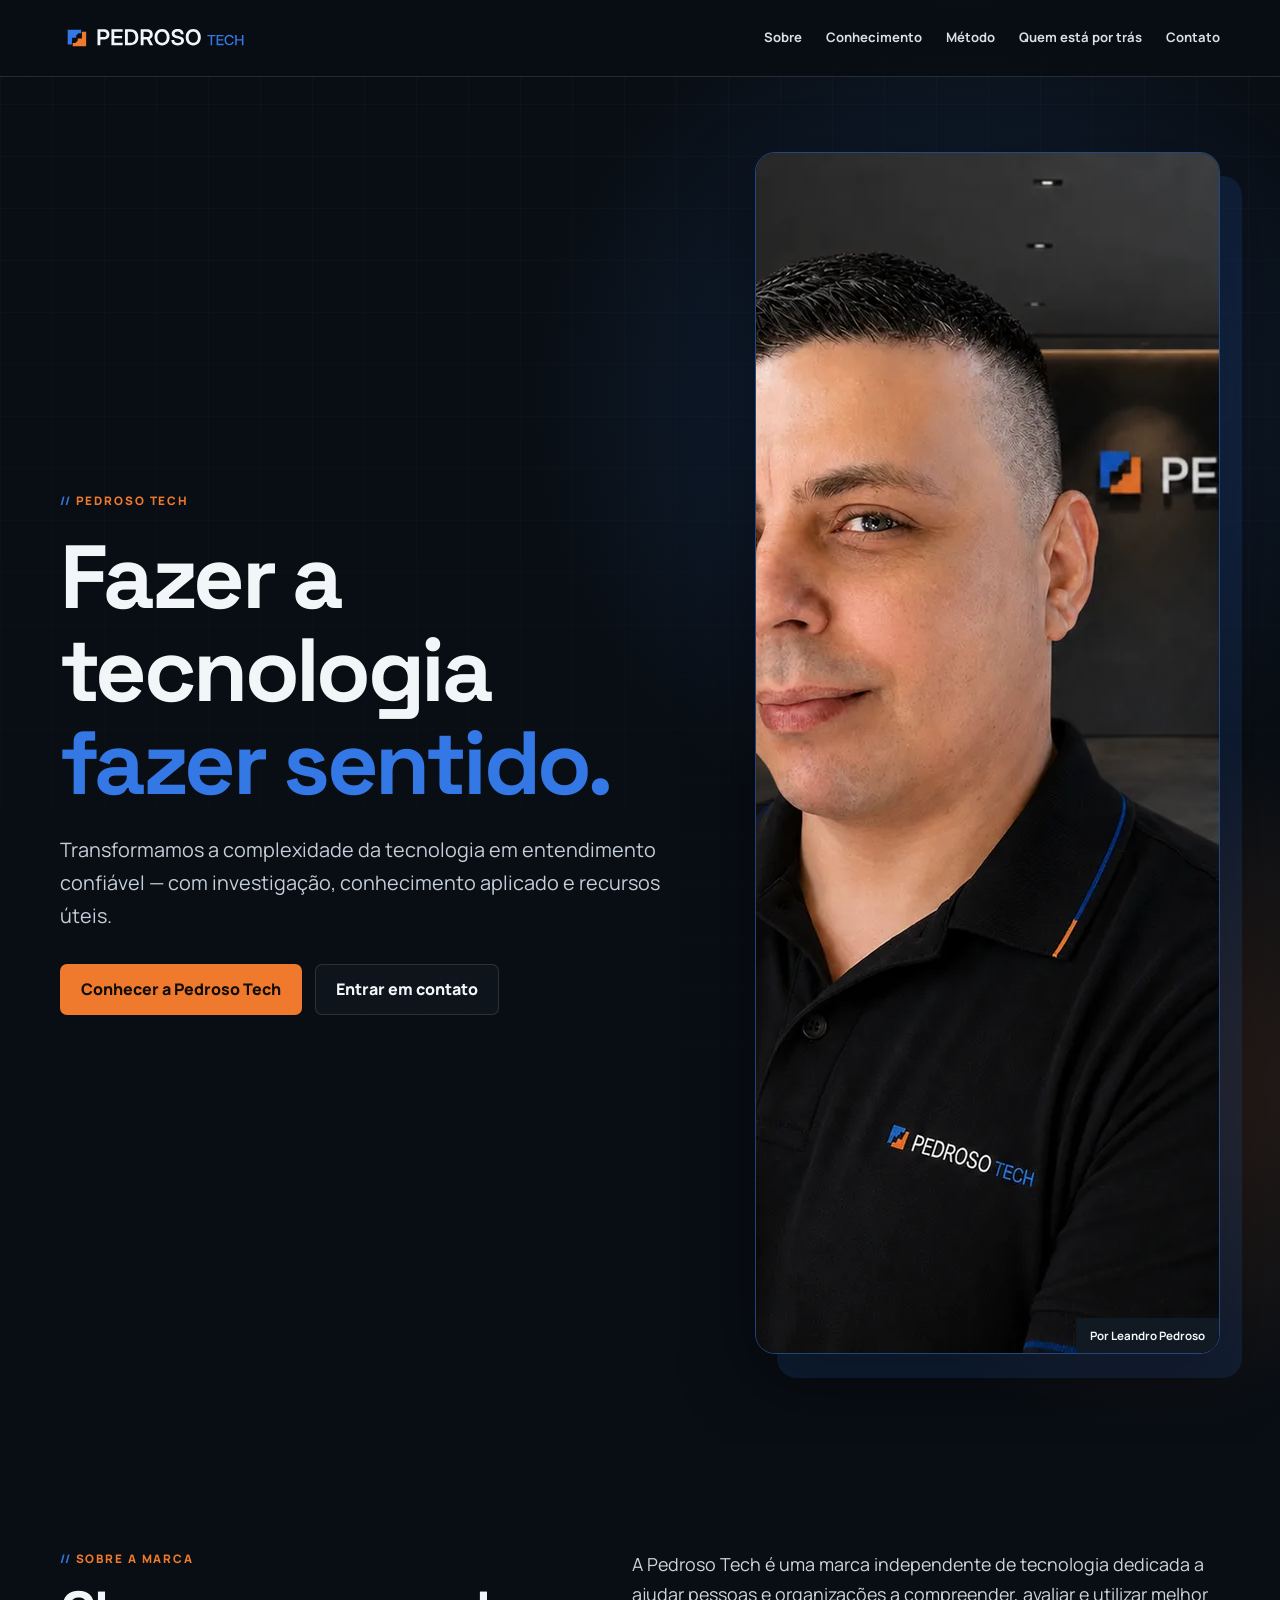
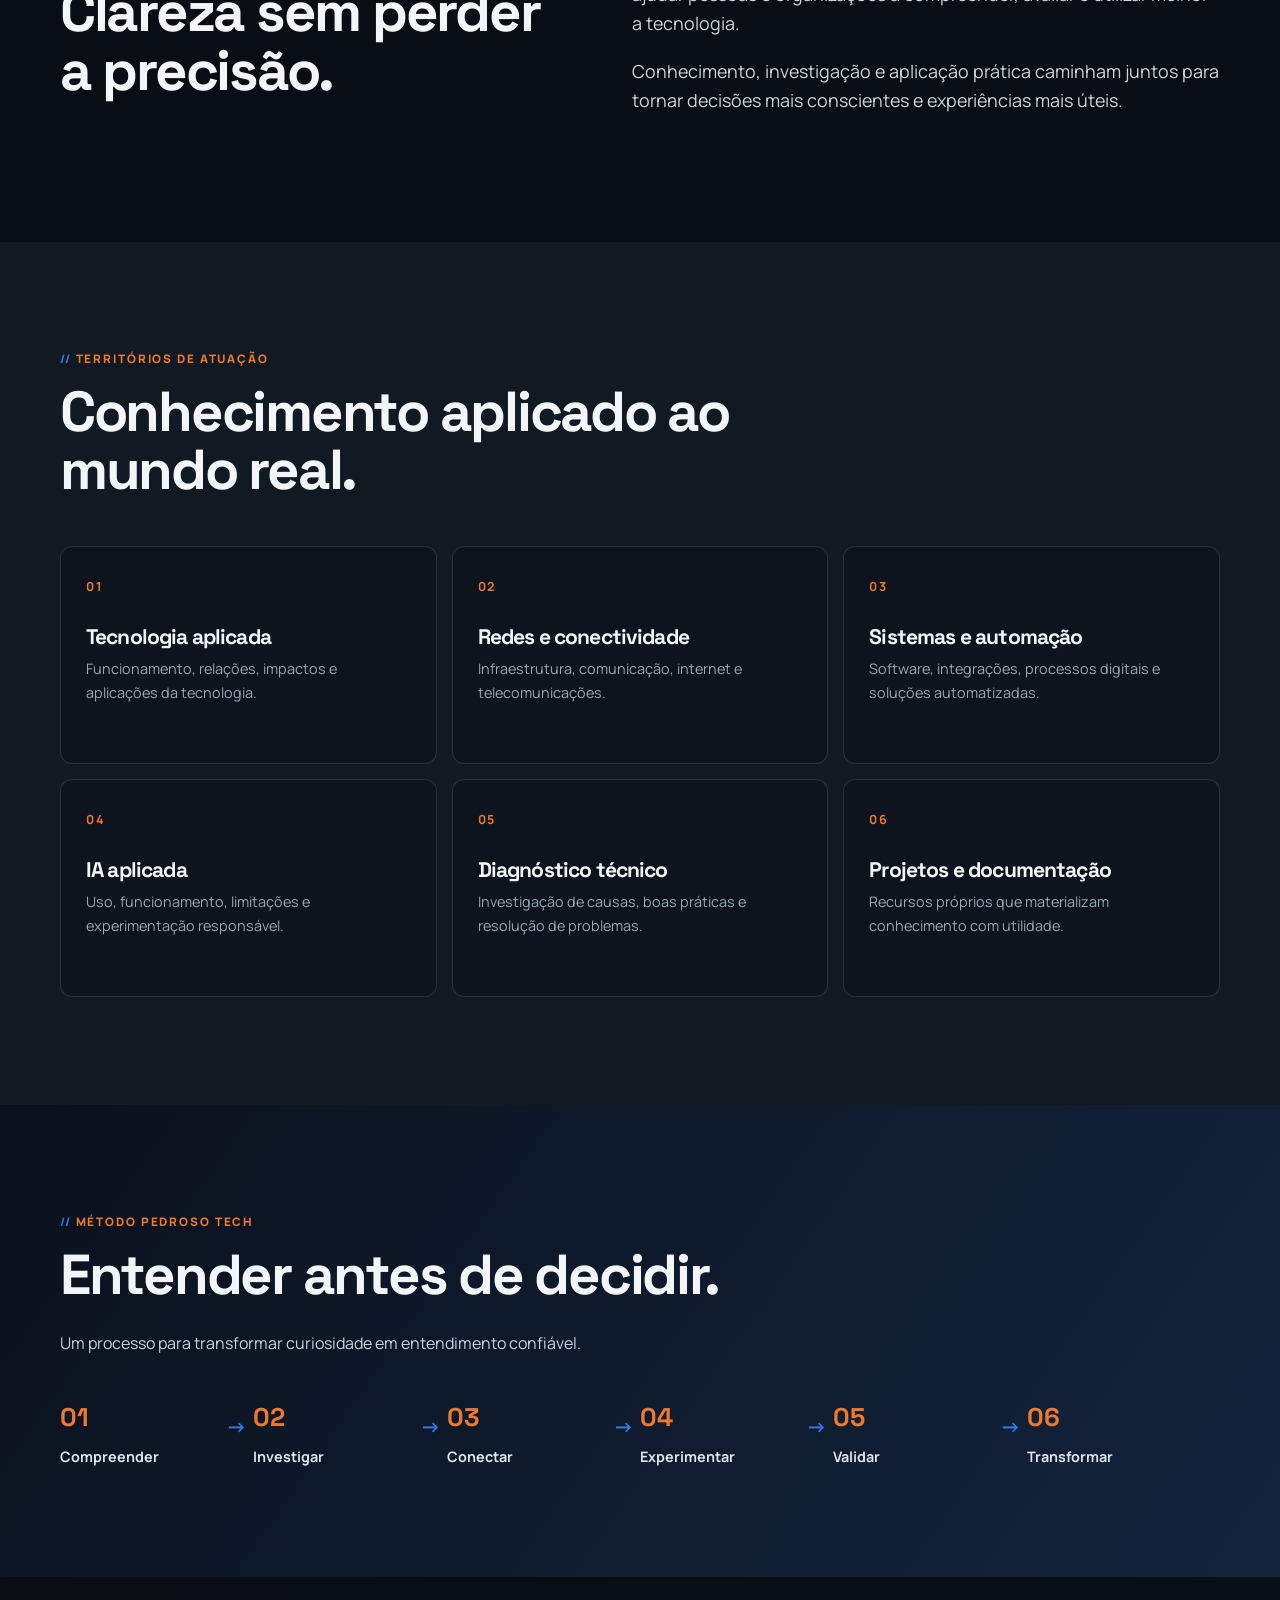
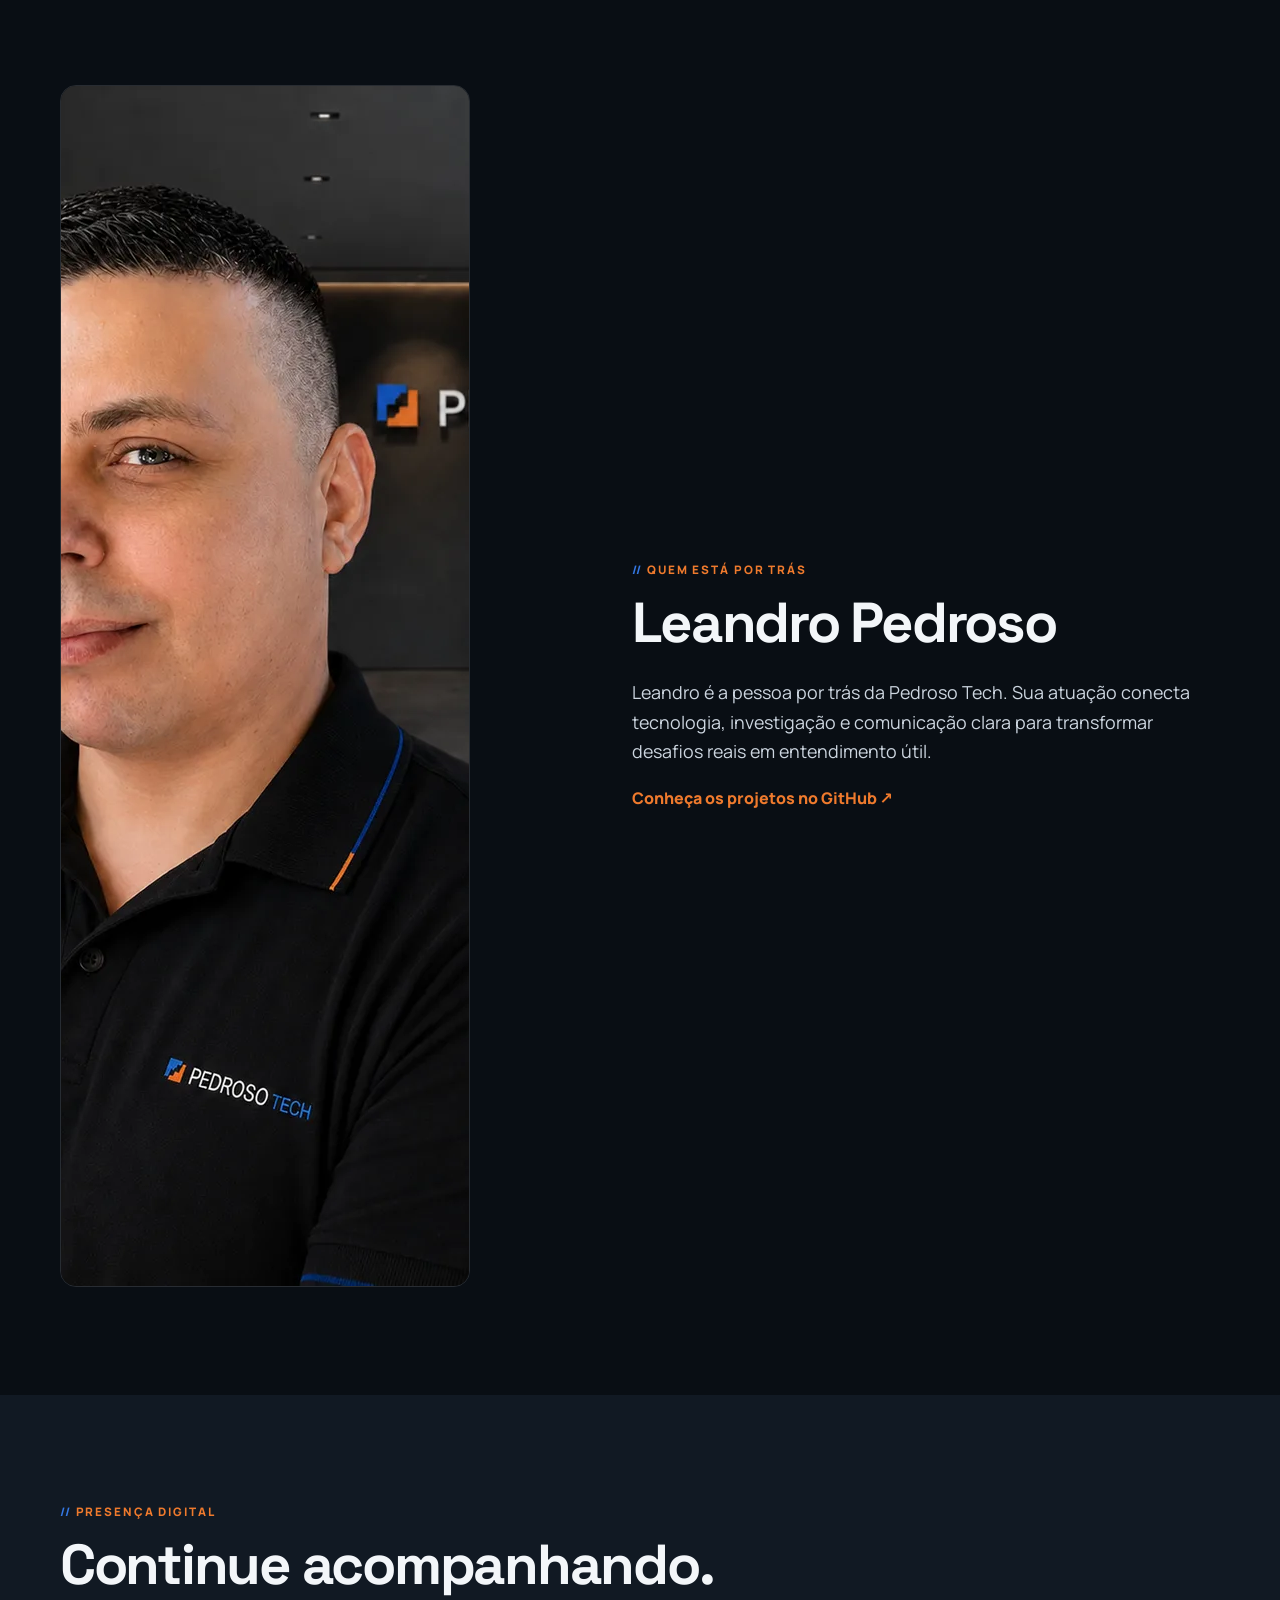
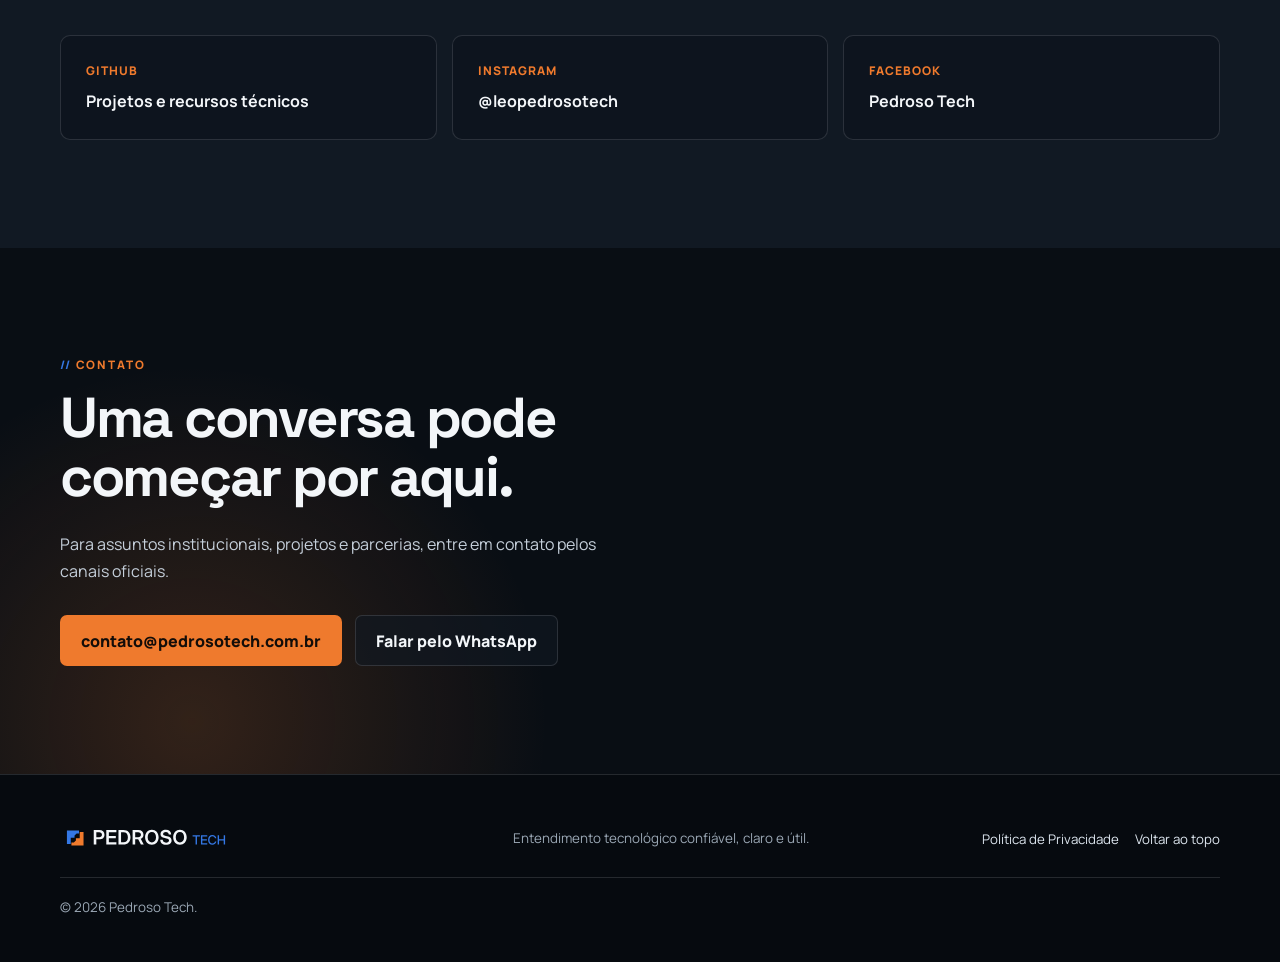
==== commit c2256741: "Launch Pedroso Tech institutional landing page" ====
--- a/index.html
+++ b/index.html
@@ -1,377 +1,19 @@
 <!doctype html>
-<html lang="pt-BR">
-<head>
-  <meta charset="utf-8">
-  <meta name="viewport" content="width=device-width, initial-scale=1">
-  <title>Leandro Pedroso | Suporte, Redes e Telecomunicações</title>
-
-  <meta name="description" content="Portfólio profissional de Leandro Augusto Pedroso de Souza: suporte técnico, redes, telecomunicações, sistemas ERP, automação e atendimento ao cliente.">
-  <meta name="author" content="Leandro Augusto Pedroso de Souza">
-  <meta name="theme-color" content="#0b1018">
-  <meta name="color-scheme" content="dark light">
-
-  <meta property="og:type" content="website">
-  <meta property="og:locale" content="pt_BR">
-  <meta property="og:title" content="Leandro Pedroso | Tecnologia, Suporte e Redes">
-  <meta property="og:description" content="Experiência em suporte técnico, redes, telecomunicações, ERP e automação.">
-  <meta property="og:url" content="https://leopedroso84.github.io/">
-  <meta property="og:image" content="https://github.com/leopedroso84.png">
-
-  <link rel="icon" href="favicon.svg" type="image/svg+xml">
-  <link rel="stylesheet" href="styles.css">
-</head>
-
-<body>
-  <a class="skip-link" href="#conteudo">Pular para o conteúdo</a>
-
-  <header class="header" id="topo">
-    <div class="container header-inner">
-      <a class="brand" href="#inicio" aria-label="Página inicial">
-        <span class="brand-mark">LP</span>
-        <span>
-          <strong>Leandro Pedroso</strong>
-          <small>Tecnologia e Suporte</small>
-        </span>
-      </a>
-
-      <button class="menu-toggle" type="button" aria-expanded="false" aria-controls="menu">
-        <span></span><span></span><span></span>
-        <span class="sr-only">Abrir menu</span>
-      </button>
-
-      <nav class="nav" id="menu" aria-label="Navegação principal">
-        <a href="#sobre">Sobre</a>
-        <a href="#atuacao">Atuação</a>
-        <a href="#experiencia">Experiência</a>
-        <a href="#projetos">Projetos</a>
-        <a href="#contato">Contato</a>
-      </nav>
-    </div>
-  </header>
-
-  <main id="conteudo">
-    <section class="hero" id="inicio">
-      <div class="hero-glow hero-glow-one"></div>
-      <div class="hero-glow hero-glow-two"></div>
-
-      <div class="container hero-grid">
-        <div class="hero-copy reveal">
-          <span class="eyebrow">Suporte técnico • Redes • Telecom</span>
-
-          <h1>
-            Tecnologia com
-            <span class="gradient-text">clareza, agilidade e resultado.</span>
-          </h1>
-
-          <p class="hero-text">
-            Profissional com mais de 15 anos de experiência em suporte técnico,
-            redes, telecomunicações, sistemas ERP, atendimento ao cliente e
-            organização de processos.
-          </p>
-
-          <div class="hero-actions">
-            <a class="button button-primary" href="#contato">Falar comigo</a>
-            <a class="button button-secondary" href="https://github.com/leopedroso84" target="_blank" rel="noopener noreferrer">
-              Ver GitHub
-            </a>
-          </div>
-
-          <div class="hero-meta" aria-label="Informações profissionais">
-            <span><strong>15+</strong> anos de experiência</span>
-            <span><strong>Jales</strong> São Paulo</span>
-            <span><strong>N1/N2/N3</strong> suporte e redes</span>
-          </div>
-        </div>
-
-        <aside class="profile-card reveal" aria-label="Perfil profissional">
-          <div class="profile-photo-wrap">
-            <img class="profile-photo" src="https://github.com/leopedroso84.png" alt="Foto profissional de Leandro Pedroso">
-            <span class="status-dot" title="Disponível para contatos profissionais"></span>
-          </div>
-
-          <div class="profile-content">
-            <p class="profile-label">Perfil profissional</p>
-            <h2>Leandro Augusto Pedroso de Souza</h2>
-            <p>Suporte Técnico • Redes • Telecomunicações</p>
-
-            <div class="profile-tags">
-              <span>Help Desk</span>
-              <span>Service Desk</span>
-              <span>ERP</span>
-              <span>Fibra óptica</span>
-              <span>Mikrotik</span>
-              <span>Automação</span>
-            </div>
-          </div>
-        </aside>
-      </div>
-    </section>
-
-    <section class="section" id="sobre">
-      <div class="container split-section">
-        <div class="section-heading reveal">
-          <span class="eyebrow">Sobre mim</span>
-          <h2>Experiência prática para resolver problemas reais.</h2>
-        </div>
-
-        <div class="about-copy reveal">
-          <p>
-            Minha atuação combina conhecimento técnico, organização e comunicação
-            simples. Trabalho com diagnóstico remoto e presencial, análise de
-            incidentes, redes, equipamentos de telecomunicações, sistemas de gestão
-            e atendimento ao cliente.
-          </p>
-
-          <p>
-            Busco entender a causa do problema, explicar a solução de forma clara
-            e executar cada etapa com segurança, objetividade e responsabilidade.
-          </p>
-
-          <div class="about-highlights">
-            <div>
-              <strong>Atendimento humanizado</strong>
-              <span>Comunicação simples, respeitosa e objetiva.</span>
-            </div>
-            <div>
-              <strong>Visão analítica</strong>
-              <span>Diagnóstico baseado em evidências e validações.</span>
-            </div>
-            <div>
-              <strong>Foco em solução</strong>
-              <span>Prioridade no impacto, prazo e continuidade do serviço.</span>
-            </div>
-          </div>
-        </div>
-      </div>
-    </section>
-
-    <section class="section section-muted" id="atuacao">
-      <div class="container">
-        <div class="section-heading centered reveal">
-          <span class="eyebrow">Áreas de atuação</span>
-          <h2>Conhecimento técnico com visão de atendimento.</h2>
-          <p>Competências aplicadas no dia a dia de operações, suporte e infraestrutura.</p>
-        </div>
-
-        <div class="services-grid">
-          <article class="service-card reveal">
-            <span class="service-number">01</span>
-            <h3>Suporte técnico</h3>
-            <p>
-              Atendimento N1, N2 e N3, acesso remoto, diagnóstico, tratamento de
-              incidentes, registro técnico, SLA e acompanhamento de chamados.
-            </p>
-            <ul>
-              <li>Windows e ambientes corporativos</li>
-              <li>Suporte remoto e presencial</li>
-              <li>Service Desk e gestão de incidentes</li>
-            </ul>
-          </article>
-
-          <article class="service-card reveal">
-            <span class="service-number">02</span>
-            <h3>Redes e conectividade</h3>
-            <p>
-              Análise e configuração de redes locais, internet, roteamento,
-              endereçamento, Wi-Fi e equipamentos de acesso.
-            </p>
-            <ul>
-              <li>TCP/IP, DNS, DHCP, PPPoE e VLAN</li>
-              <li>Mikrotik, roteadores e switches</li>
-              <li>Wi-Fi, Mesh e conectividade</li>
-            </ul>
-          </article>
-
-          <article class="service-card reveal">
-            <span class="service-number">03</span>
-            <h3>Telecomunicações</h3>
-            <p>
-              Experiência com redes de fibra óptica, equipamentos de provedor,
-              validação de sinal e suporte a serviços de telecom.
-            </p>
-            <ul>
-              <li>OLT, ONU e ONT</li>
-              <li>Fibra óptica e diagnóstico de sinal</li>
-              <li>Equipamentos Huawei e FiberHome</li>
-            </ul>
-          </article>
-
-          <article class="service-card reveal">
-            <span class="service-number">04</span>
-            <h3>Sistemas e ERP</h3>
-            <p>
-              Apoio ao usuário, análise de comportamento, documentação,
-              integração de processos e melhoria do uso de sistemas.
-            </p>
-            <ul>
-              <li>Suporte a sistemas ERP</li>
-              <li>Mapeamento de fluxos</li>
-              <li>Documentação e treinamento</li>
-            </ul>
-          </article>
-
-          <article class="service-card reveal">
-            <span class="service-number">05</span>
-            <h3>Automação e integrações</h3>
-            <p>
-              Construção e acompanhamento de automações para reduzir tarefas
-              repetitivas e melhorar o fluxo de atendimento.
-            </p>
-            <ul>
-              <li>APIs, webhooks e integrações</li>
-              <li>WhatsApp, Slack e sistemas internos</li>
-              <li>Automação assistida por IA</li>
-            </ul>
-          </article>
-
-          <article class="service-card reveal">
-            <span class="service-number">06</span>
-            <h3>Processos e qualidade</h3>
-            <p>
-              Organização de rotinas, classificação de criticidade, definição
-              de prioridades e padronização de relatos técnicos.
-            </p>
-            <ul>
-              <li>Indicadores e SLA</li>
-              <li>Priorização por impacto</li>
-              <li>Melhoria contínua</li>
-            </ul>
-          </article>
-        </div>
-      </div>
-    </section>
-
-    <section class="section" id="experiencia">
-      <div class="container">
-        <div class="section-heading reveal">
-          <span class="eyebrow">Experiência</span>
-          <h2>Uma trajetória construída entre tecnologia e pessoas.</h2>
-        </div>
-
-        <div class="timeline">
-          <article class="timeline-item reveal">
-            <span class="timeline-dot"></span>
-            <div class="timeline-period">Atuação atual</div>
-            <div class="timeline-content">
-              <h3>Suporte, redes e telecomunicações</h3>
-              <p>
-                Atendimento técnico, diagnóstico de conectividade, análise de
-                equipamentos, acompanhamento de incidentes, documentação e
-                desenvolvimento de melhorias nos fluxos de suporte.
-              </p>
-            </div>
-          </article>
-
-          <article class="timeline-item reveal">
-            <span class="timeline-dot"></span>
-            <div class="timeline-period">Experiência consolidada</div>
-            <div class="timeline-content">
-              <h3>Sistemas, ERP e atendimento</h3>
-              <p>
-                Suporte a usuários, análise de processos, resolução de falhas,
-                treinamento, organização de demandas e comunicação com áreas
-                técnicas e operacionais.
-              </p>
-            </div>
-          </article>
-
-          <article class="timeline-item reveal">
-            <span class="timeline-dot"></span>
-            <div class="timeline-period">Formação</div>
-            <div class="timeline-content">
-              <h3>Bacharelado em Sistemas de Informação</h3>
-              <p>
-                Formação superior voltada a tecnologia, sistemas, infraestrutura,
-                análise de processos e soluções para ambientes organizacionais.
-              </p>
-            </div>
-          </article>
-        </div>
-      </div>
-    </section>
-
-    <section class="section section-dark" id="projetos">
-      <div class="container">
-        <div class="section-heading reveal">
-          <span class="eyebrow">Projetos e conteúdos</span>
-          <h2>Trabalhos publicados no GitHub.</h2>
-          <p>
-            A lista abaixo é carregada automaticamente a partir dos repositórios
-            públicos mais recentes do meu perfil.
-          </p>
-        </div>
-
-        <div class="projects-grid" id="projects-grid" aria-live="polite">
-          <article class="project-card project-loading">
-            <span class="project-icon">⌁</span>
-            <h3>Carregando projetos...</h3>
-            <p>Aguarde enquanto os repositórios públicos são consultados.</p>
-          </article>
-        </div>
-
-        <div class="projects-action reveal">
-          <a class="button button-light" href="https://github.com/leopedroso84?tab=repositories" target="_blank" rel="noopener noreferrer">
-            Ver todos os repositórios
-          </a>
-        </div>
-      </div>
-    </section>
-
-    <section class="section contact-section" id="contato">
-      <div class="container contact-grid">
-        <div class="contact-copy reveal">
-          <span class="eyebrow">Contato</span>
-          <h2>Vamos conversar sobre tecnologia e soluções.</h2>
-          <p>
-            Para oportunidades profissionais, projetos, parcerias ou troca de
-            conhecimento, utilize um dos canais abaixo.
-          </p>
-        </div>
-
-        <div class="contact-card reveal">
-          <a href="mailto:leopedroso84@icloud.com">
-            <span>E-mail</span>
-            <strong>leopedroso84@icloud.com</strong>
-          </a>
-
-          <a href="https://wa.me/5517981611542" target="_blank" rel="noopener noreferrer">
-            <span>WhatsApp</span>
-            <strong>Falar pelo WhatsApp</strong>
-          </a>
-
-          <a href="https://github.com/leopedroso84" target="_blank" rel="noopener noreferrer">
-            <span>GitHub</span>
-            <strong>github.com/leopedroso84</strong>
-          </a>
-
-          <a href="privacidade.html">
-            <span>Informações legais</span>
-            <strong>Política de Privacidade</strong>
-          </a>
-        </div>
-      </div>
-    </section>
-  </main>
-
-  <footer class="footer">
-    <div class="container footer-inner">
-      <div>
-        <strong>Leandro Pedroso</strong>
-        <p>Suporte técnico, redes, telecomunicações e sistemas.</p>
-      </div>
-
-      <div class="footer-links">
-        <a href="#topo">Voltar ao topo</a>
-        <a href="privacidade.html">Privacidade</a>
-      </div>
-
-      <p class="copyright">
-        © <span id="year"></span> Leandro Augusto Pedroso de Souza.
-        Site profissional pessoal, sem vínculo institucional com empregadores.
-      </p>
-    </div>
-  </footer>
-
-  <script src="script.js"></script>
-</body>
-</html>
+<html lang="pt-BR"><head>
+  <meta charset="utf-8"><meta name="viewport" content="width=device-width, initial-scale=1">
+  <title>Pedroso Tech | Tecnologia que faz sentido</title>
+  <meta name="description" content="Pedroso Tech transforma a complexidade da tecnologia em entendimento confiável, com investigação, conhecimento aplicado e recursos úteis."><meta name="author" content="Pedroso Tech"><meta name="theme-color" content="#090E14"><meta name="color-scheme" content="dark"><link rel="canonical" href="https://pedrosotech.com.br/">
+  <meta property="og:type" content="website"><meta property="og:locale" content="pt_BR"><meta property="og:site_name" content="Pedroso Tech"><meta property="og:title" content="Pedroso Tech | Tecnologia que faz sentido"><meta property="og:description" content="Entendimento tecnológico confiável, claro e útil."><meta property="og:url" content="https://pedrosotech.com.br/"><meta property="og:image" content="https://pedrosotech.com.br/assets/leandro-pedroso-lobby.jpg"><meta name="twitter:card" content="summary_large_image"><meta name="twitter:title" content="Pedroso Tech | Tecnologia que faz sentido"><meta name="twitter:description" content="Entendimento tecnológico confiável, claro e útil."><meta name="twitter:image" content="https://pedrosotech.com.br/assets/leandro-pedroso-lobby.jpg">
+  <link rel="icon" href="assets/pedroso-tech-signature.svg" type="image/svg+xml"><link rel="manifest" href="site.webmanifest"><link rel="stylesheet" href="styles.css">
+  <script type="application/ld+json">{"@context":"https://schema.org","@type":"Organization","name":"Pedroso Tech","url":"https://pedrosotech.com.br/","description":"Marca independente de tecnologia dedicada a transformar assuntos complexos em entendimento confiável.","sameAs":["https://github.com/leopedroso84","https://instagram.com/leopedrosotech","https://facebook.com/profile.php?id=61593232645749"]}</script>
+</head><body>
+  <a class="skip-link" href="#conteudo">Pular para o conteúdo</a><header class="header" id="topo"><div class="container header-inner"><a class="brand" href="#inicio" aria-label="Pedroso Tech, página inicial"><img src="assets/pedroso-tech-signature.svg" width="260" height="48" alt="Pedroso Tech"></a><button class="menu-toggle" type="button" aria-expanded="false" aria-controls="menu"><span></span><span></span><span></span><span class="sr-only">Abrir menu</span></button><nav class="nav" id="menu" aria-label="Navegação principal"><a href="#sobre">Sobre</a><a href="#conhecimento">Conhecimento</a><a href="#metodo">Método</a><a href="#leandro">Quem está por trás</a><a href="#contato">Contato</a></nav></div></header>
+  <main id="conteudo"><section class="hero" id="inicio"><div class="grid-glow" aria-hidden="true"></div><div class="container hero-grid"><div class="hero-copy reveal"><p class="eyebrow">PEDROSO TECH</p><h1>Fazer a tecnologia <em>fazer sentido.</em></h1><p class="lead">Transformamos a complexidade da tecnologia em entendimento confiável — com investigação, conhecimento aplicado e recursos úteis.</p><div class="hero-actions"><a class="button button-primary" href="#conhecimento">Conhecer a Pedroso Tech</a><a class="button button-secondary" href="#contato">Entrar em contato</a></div></div><figure class="hero-photo reveal"><picture><source srcset="assets/leandro-pedroso-lobby.webp" type="image/webp"><img src="assets/leandro-pedroso-lobby.jpg" width="1200" height="1200" alt="Leandro Pedroso no lobby institucional da Pedroso Tech" fetchpriority="high"></picture><figcaption>Por Leandro Pedroso</figcaption></figure></div></section>
+    <section class="section" id="sobre"><div class="container split"><div><p class="eyebrow">SOBRE A MARCA</p><h2>Clareza sem perder a precisão.</h2></div><div class="body-copy"><p>A Pedroso Tech é uma marca independente de tecnologia dedicada a ajudar pessoas e organizações a compreender, avaliar e utilizar melhor a tecnologia.</p><p>Conhecimento, investigação e aplicação prática caminham juntos para tornar decisões mais conscientes e experiências mais úteis.</p></div></div></section>
+    <section class="section section-surface" id="conhecimento"><div class="container"><p class="eyebrow">TERRITÓRIOS DE ATUAÇÃO</p><h2>Conhecimento aplicado ao mundo real.</h2><div class="cards"><article><b>01</b><h3>Tecnologia aplicada</h3><p>Funcionamento, relações, impactos e aplicações da tecnologia.</p></article><article><b>02</b><h3>Redes e conectividade</h3><p>Infraestrutura, comunicação, internet e telecomunicações.</p></article><article><b>03</b><h3>Sistemas e automação</h3><p>Software, integrações, processos digitais e soluções automatizadas.</p></article><article><b>04</b><h3>IA aplicada</h3><p>Uso, funcionamento, limitações e experimentação responsável.</p></article><article><b>05</b><h3>Diagnóstico técnico</h3><p>Investigação de causas, boas práticas e resolução de problemas.</p></article><article><b>06</b><h3>Projetos e documentação</h3><p>Recursos próprios que materializam conhecimento com utilidade.</p></article></div></div></section>
+    <section class="section method" id="metodo"><div class="container"><p class="eyebrow">MÉTODO PEDROSO TECH</p><h2>Entender antes de decidir.</h2><p class="method-intro">Um processo para transformar curiosidade em entendimento confiável.</p><ol><li>Compreender</li><li>Investigar</li><li>Conectar</li><li>Experimentar</li><li>Validar</li><li>Transformar</li></ol></div></section>
+    <section class="section" id="leandro"><div class="container person"><div class="person-image"><picture><source srcset="assets/leandro-pedroso-lobby.webp" type="image/webp"><img src="assets/leandro-pedroso-lobby.jpg" width="1200" height="1200" alt="Retrato institucional de Leandro Pedroso"></picture></div><div><p class="eyebrow">QUEM ESTÁ POR TRÁS</p><h2>Leandro Pedroso</h2><p class="body-copy">Leandro é a pessoa por trás da Pedroso Tech. Sua atuação conecta tecnologia, investigação e comunicação clara para transformar desafios reais em entendimento útil.</p><a class="text-link" href="https://github.com/leopedroso84" target="_blank" rel="noopener noreferrer">Conheça os projetos no GitHub <span aria-hidden="true">↗</span></a></div></div></section>
+    <section class="section section-surface presence"><div class="container"><p class="eyebrow">PRESENÇA DIGITAL</p><h2>Continue acompanhando.</h2><div class="channels"><a href="https://github.com/leopedroso84" target="_blank" rel="noopener noreferrer"><span>GitHub</span><strong>Projetos e recursos técnicos</strong></a><a href="https://instagram.com/leopedrosotech" target="_blank" rel="noopener noreferrer"><span>Instagram</span><strong>@leopedrosotech</strong></a><a href="https://facebook.com/profile.php?id=61593232645749" target="_blank" rel="noopener noreferrer"><span>Facebook</span><strong>Pedroso Tech</strong></a></div></div></section>
+    <section class="section contact" id="contato"><div class="container"><p class="eyebrow">CONTATO</p><h2>Uma conversa pode começar por aqui.</h2><p>Para assuntos institucionais, projetos e parcerias, entre em contato pelos canais oficiais.</p><div class="hero-actions"><a class="button button-primary" href="mailto:contato@pedrosotech.com.br">contato@pedrosotech.com.br</a><a class="button button-secondary" href="https://wa.me/5567981614595" target="_blank" rel="noopener noreferrer">Falar pelo WhatsApp</a></div></div></section></main>
+  <footer class="footer"><div class="container footer-inner"><img src="assets/pedroso-tech-signature.svg" width="208" height="38" alt="Pedroso Tech"><p>Entendimento tecnológico confiável, claro e útil.</p><div><a href="privacidade.html">Política de Privacidade</a><a href="#topo">Voltar ao topo</a></div><small>© <span id="year"></span> Pedroso Tech.</small></div></footer><script src="script.js"></script>
+</body></html>
--- a/styles.css
+++ b/styles.css
@@ -1,968 +1,2 @@
-@import url('https://fonts.googleapis.com/css2?family=Inter:wght@400;500;600;700;800&family=Manrope:wght@600;700;800&display=swap');
-
-:root {
-  --bg: #ffffff;
-  --surface: #f5f7fa;
-  --surface-2: #eef1f5;
-  --text: #111827;
-  --muted: #5f6b7a;
-  --line: #dce2e9;
-  --dark: #0b1018;
-  --dark-2: #111927;
-  --orange: #f47b20;
-  --orange-2: #ff9a45;
-  --white: #ffffff;
-  --radius: 22px;
-  --shadow: 0 18px 60px rgba(15, 23, 42, 0.12);
-  --container: 1180px;
-}
-
-* {
-  box-sizing: border-box;
-}
-
-html {
-  scroll-behavior: smooth;
-}
-
-body {
-  margin: 0;
-  font-family: "Inter", system-ui, -apple-system, BlinkMacSystemFont, "Segoe UI", sans-serif;
-  color: var(--text);
-  background: var(--bg);
-  line-height: 1.65;
-  -webkit-font-smoothing: antialiased;
-}
-
-img {
-  max-width: 100%;
-  display: block;
-}
-
-a {
-  color: inherit;
-}
-
-button,
-input,
-textarea {
-  font: inherit;
-}
-
-.sr-only {
-  position: absolute;
-  width: 1px;
-  height: 1px;
-  padding: 0;
-  margin: -1px;
-  overflow: hidden;
-  clip: rect(0, 0, 0, 0);
-  white-space: nowrap;
-  border: 0;
-}
-
-.skip-link {
-  position: fixed;
-  left: 16px;
-  top: -60px;
-  z-index: 999;
-  background: var(--white);
-  color: var(--dark);
-  padding: 12px 18px;
-  border-radius: 10px;
-  text-decoration: none;
-  font-weight: 700;
-  transition: top .2s ease;
-}
-
-.skip-link:focus {
-  top: 16px;
-}
-
-.container {
-  width: min(var(--container), calc(100% - 40px));
-  margin-inline: auto;
-}
-
-.header {
-  position: fixed;
-  inset: 0 0 auto;
-  z-index: 100;
-  background: rgba(11, 16, 24, .78);
-  border-bottom: 1px solid rgba(255, 255, 255, .08);
-  backdrop-filter: blur(18px);
-}
-
-.header-inner {
-  min-height: 82px;
-  display: flex;
-  align-items: center;
-  justify-content: space-between;
-  gap: 28px;
-}
-
-.brand {
-  display: flex;
-  align-items: center;
-  gap: 13px;
-  color: var(--white);
-  text-decoration: none;
-}
-
-.brand-mark {
-  width: 43px;
-  height: 43px;
-  display: grid;
-  place-items: center;
-  border-radius: 13px;
-  background: linear-gradient(135deg, var(--orange), var(--orange-2));
-  color: #15100c;
-  font-family: "Manrope", sans-serif;
-  font-weight: 800;
-}
-
-.brand strong,
-.brand small {
-  display: block;
-}
-
-.brand strong {
-  font-family: "Manrope", sans-serif;
-  font-size: .97rem;
-  line-height: 1.2;
-}
-
-.brand small {
-  color: #aeb8c7;
-  margin-top: 3px;
-  font-size: .74rem;
-}
-
-.nav {
-  display: flex;
-  align-items: center;
-  gap: 25px;
-}
-
-.nav a {
-  color: #d8dee8;
-  text-decoration: none;
-  font-size: .91rem;
-  font-weight: 600;
-  transition: color .2s ease;
-}
-
-.nav a:hover,
-.nav a:focus-visible {
-  color: var(--orange-2);
-}
-
-.menu-toggle {
-  display: none;
-  width: 44px;
-  height: 44px;
-  padding: 10px;
-  border: 1px solid rgba(255,255,255,.15);
-  border-radius: 12px;
-  background: transparent;
-}
-
-.menu-toggle span:not(.sr-only) {
-  display: block;
-  height: 2px;
-  margin: 5px 0;
-  background: var(--white);
-  border-radius: 2px;
-}
-
-.hero {
-  position: relative;
-  min-height: 820px;
-  padding: 170px 0 100px;
-  overflow: hidden;
-  color: var(--white);
-  background:
-    radial-gradient(circle at 80% 20%, rgba(244, 123, 32, .16), transparent 33%),
-    linear-gradient(145deg, #080c13 0%, #101827 55%, #0c121d 100%);
-}
-
-.hero::before {
-  content: "";
-  position: absolute;
-  inset: 0;
-  opacity: .18;
-  background-image:
-    linear-gradient(rgba(255,255,255,.04) 1px, transparent 1px),
-    linear-gradient(90deg, rgba(255,255,255,.04) 1px, transparent 1px);
-  background-size: 56px 56px;
-  mask-image: linear-gradient(to bottom, black, transparent 88%);
-}
-
-.hero-glow {
-  position: absolute;
-  border-radius: 50%;
-  filter: blur(80px);
-  pointer-events: none;
-}
-
-.hero-glow-one {
-  width: 300px;
-  height: 300px;
-  background: rgba(244, 123, 32, .20);
-  right: 4%;
-  top: 25%;
-}
-
-.hero-glow-two {
-  width: 240px;
-  height: 240px;
-  background: rgba(78, 120, 255, .12);
-  left: -4%;
-  bottom: 8%;
-}
-
-.hero-grid {
-  position: relative;
-  z-index: 2;
-  display: grid;
-  grid-template-columns: minmax(0, 1.2fr) minmax(320px, .8fr);
-  align-items: center;
-  gap: 80px;
-}
-
-.eyebrow {
-  display: inline-flex;
-  align-items: center;
-  gap: 9px;
-  color: var(--orange);
-  font-size: .76rem;
-  font-weight: 800;
-  letter-spacing: .15em;
-  text-transform: uppercase;
-}
-
-.eyebrow::before {
-  content: "";
-  width: 28px;
-  height: 2px;
-  background: currentColor;
-}
-
-.hero h1,
-.section-heading h2,
-.contact-copy h2 {
-  font-family: "Manrope", sans-serif;
-  letter-spacing: -.045em;
-}
-
-.hero h1 {
-  max-width: 820px;
-  margin: 20px 0 25px;
-  font-size: clamp(3rem, 6.5vw, 6.2rem);
-  line-height: .98;
-}
-
-.gradient-text {
-  display: block;
-  color: transparent;
-  background: linear-gradient(90deg, #fff 0%, #f7b175 52%, var(--orange) 100%);
-  background-clip: text;
-  -webkit-background-clip: text;
-}
-
-.hero-text {
-  max-width: 740px;
-  color: #c1cad8;
-  font-size: clamp(1rem, 1.5vw, 1.18rem);
-}
-
-.hero-actions {
-  display: flex;
-  flex-wrap: wrap;
-  gap: 14px;
-  margin-top: 34px;
-}
-
-.button {
-  min-height: 50px;
-  display: inline-flex;
-  align-items: center;
-  justify-content: center;
-  padding: 0 22px;
-  border: 1px solid transparent;
-  border-radius: 13px;
-  text-decoration: none;
-  font-weight: 800;
-  transition: transform .2s ease, background .2s ease, border-color .2s ease;
-}
-
-.button:hover {
-  transform: translateY(-2px);
-}
-
-.button-primary {
-  background: linear-gradient(135deg, var(--orange), var(--orange-2));
-  color: #1b120b;
-  box-shadow: 0 12px 35px rgba(244, 123, 32, .26);
-}
-
-.button-secondary {
-  border-color: rgba(255,255,255,.18);
-  color: var(--white);
-  background: rgba(255,255,255,.05);
-}
-
-.button-light {
-  background: var(--white);
-  color: var(--dark);
-}
-
-.hero-meta {
-  display: flex;
-  flex-wrap: wrap;
-  gap: 24px;
-  margin-top: 44px;
-  color: #9eabba;
-  font-size: .82rem;
-}
-
-.hero-meta span {
-  display: flex;
-  flex-direction: column;
-}
-
-.hero-meta strong {
-  color: var(--white);
-  font-size: 1.05rem;
-}
-
-.profile-card {
-  overflow: hidden;
-  border: 1px solid rgba(255,255,255,.12);
-  border-radius: 30px;
-  background: rgba(255,255,255,.07);
-  box-shadow: 0 26px 90px rgba(0,0,0,.32);
-  backdrop-filter: blur(18px);
-}
-
-.profile-photo-wrap {
-  position: relative;
-  aspect-ratio: 1 / .9;
-  overflow: hidden;
-}
-
-.profile-photo {
-  width: 100%;
-  height: 100%;
-  object-fit: cover;
-}
-
-.profile-photo-wrap::after {
-  content: "";
-  position: absolute;
-  inset: 55% 0 0;
-  background: linear-gradient(to bottom, transparent, rgba(8,12,19,.88));
-}
-
-.status-dot {
-  position: absolute;
-  z-index: 2;
-  right: 24px;
-  bottom: 20px;
-  width: 18px;
-  height: 18px;
-  border: 4px solid #101722;
-  border-radius: 50%;
-  background: #44d17a;
-}
-
-.profile-content {
-  padding: 27px;
-}
-
-.profile-label {
-  margin: 0 0 7px;
-  color: var(--orange-2);
-  font-size: .75rem;
-  font-weight: 800;
-  letter-spacing: .12em;
-  text-transform: uppercase;
-}
-
-.profile-content h2 {
-  margin: 0;
-  font-family: "Manrope", sans-serif;
-  font-size: 1.35rem;
-  line-height: 1.25;
-}
-
-.profile-content > p:not(.profile-label) {
-  margin: 8px 0 0;
-  color: #aeb8c7;
-}
-
-.profile-tags {
-  display: flex;
-  flex-wrap: wrap;
-  gap: 8px;
-  margin-top: 21px;
-}
-
-.profile-tags span {
-  padding: 7px 10px;
-  border: 1px solid rgba(255,255,255,.1);
-  border-radius: 999px;
-  color: #d7deea;
-  background: rgba(255,255,255,.05);
-  font-size: .73rem;
-}
-
-.section {
-  padding: 110px 0;
-}
-
-.section-muted {
-  background: var(--surface);
-}
-
-.section-dark {
-  color: var(--white);
-  background: linear-gradient(145deg, #0a0f17, #111a29);
-}
-
-.split-section {
-  display: grid;
-  grid-template-columns: .9fr 1.1fr;
-  gap: 100px;
-}
-
-.section-heading {
-  max-width: 760px;
-}
-
-.section-heading.centered {
-  margin: 0 auto 50px;
-  text-align: center;
-}
-
-.section-heading.centered .eyebrow {
-  justify-content: center;
-}
-
-.section-heading h2,
-.contact-copy h2 {
-  margin: 17px 0 18px;
-  font-size: clamp(2.2rem, 4.4vw, 4rem);
-  line-height: 1.05;
-}
-
-.section-heading p,
-.contact-copy p {
-  color: var(--muted);
-}
-
-.section-dark .section-heading p {
-  color: #aeb8c7;
-}
-
-.about-copy {
-  font-size: 1.05rem;
-  color: #485464;
-}
-
-.about-copy > p:first-child {
-  margin-top: 0;
-  color: #242e3b;
-  font-size: 1.18rem;
-}
-
-.about-highlights {
-  display: grid;
-  gap: 14px;
-  margin-top: 32px;
-}
-
-.about-highlights div {
-  padding: 18px 20px;
-  border-left: 3px solid var(--orange);
-  background: var(--surface);
-}
-
-.about-highlights strong,
-.about-highlights span {
-  display: block;
-}
-
-.about-highlights span {
-  margin-top: 3px;
-  color: var(--muted);
-  font-size: .9rem;
-}
-
-.services-grid {
-  display: grid;
-  grid-template-columns: repeat(3, 1fr);
-  gap: 22px;
-}
-
-.service-card {
-  position: relative;
-  min-height: 360px;
-  padding: 30px;
-  overflow: hidden;
-  border: 1px solid var(--line);
-  border-radius: var(--radius);
-  background: var(--white);
-  box-shadow: 0 8px 28px rgba(15,23,42,.04);
-  transition: transform .25s ease, box-shadow .25s ease, border-color .25s ease;
-}
-
-.service-card:hover {
-  transform: translateY(-6px);
-  border-color: #f0b17e;
-  box-shadow: var(--shadow);
-}
-
-.service-number {
-  color: var(--orange);
-  font-family: "Manrope", sans-serif;
-  font-size: .82rem;
-  font-weight: 800;
-}
-
-.service-card h3 {
-  margin: 32px 0 13px;
-  font-family: "Manrope", sans-serif;
-  font-size: 1.45rem;
-}
-
-.service-card p {
-  color: var(--muted);
-  font-size: .94rem;
-}
-
-.service-card ul {
-  margin: 22px 0 0;
-  padding: 0;
-  list-style: none;
-}
-
-.service-card li {
-  position: relative;
-  margin-top: 9px;
-  padding-left: 18px;
-  color: #394555;
-  font-size: .85rem;
-}
-
-.service-card li::before {
-  content: "";
-  position: absolute;
-  left: 0;
-  top: .65em;
-  width: 7px;
-  height: 7px;
-  border-radius: 50%;
-  background: var(--orange);
-}
-
-.timeline {
-  position: relative;
-  margin-top: 55px;
-}
-
-.timeline::before {
-  content: "";
-  position: absolute;
-  left: 202px;
-  top: 8px;
-  bottom: 8px;
-  width: 1px;
-  background: var(--line);
-}
-
-.timeline-item {
-  position: relative;
-  display: grid;
-  grid-template-columns: 180px 1fr;
-  gap: 50px;
-  padding: 0 0 48px;
-}
-
-.timeline-dot {
-  position: absolute;
-  left: 196px;
-  top: 7px;
-  width: 13px;
-  height: 13px;
-  border: 3px solid var(--white);
-  border-radius: 50%;
-  background: var(--orange);
-  box-shadow: 0 0 0 1px var(--orange);
-}
-
-.timeline-period {
-  padding-top: 2px;
-  color: var(--orange);
-  font-size: .78rem;
-  font-weight: 800;
-  letter-spacing: .08em;
-  text-transform: uppercase;
-}
-
-.timeline-content {
-  max-width: 760px;
-}
-
-.timeline-content h3 {
-  margin: 0 0 10px;
-  font-family: "Manrope", sans-serif;
-  font-size: 1.35rem;
-}
-
-.timeline-content p {
-  margin: 0;
-  color: var(--muted);
-}
-
-.projects-grid {
-  display: grid;
-  grid-template-columns: repeat(3, 1fr);
-  gap: 22px;
-  margin-top: 48px;
-}
-
-.project-card {
-  min-height: 275px;
-  display: flex;
-  flex-direction: column;
-  padding: 27px;
-  border: 1px solid rgba(255,255,255,.11);
-  border-radius: var(--radius);
-  background: rgba(255,255,255,.055);
-  transition: transform .25s ease, border-color .25s ease, background .25s ease;
-}
-
-.project-card:hover {
-  transform: translateY(-5px);
-  border-color: rgba(244,123,32,.55);
-  background: rgba(255,255,255,.08);
-}
-
-.project-card a {
-  height: 100%;
-  display: flex;
-  flex-direction: column;
-  color: inherit;
-  text-decoration: none;
-}
-
-.project-icon {
-  color: var(--orange-2);
-  font-size: 1.7rem;
-}
-
-.project-card h3 {
-  margin: 28px 0 10px;
-  font-family: "Manrope", sans-serif;
-  font-size: 1.22rem;
-}
-
-.project-card p {
-  flex: 1;
-  margin: 0;
-  color: #aeb8c7;
-  font-size: .9rem;
-}
-
-.project-meta {
-  display: flex;
-  justify-content: space-between;
-  gap: 10px;
-  margin-top: 24px;
-  color: #7f8a9a;
-  font-size: .76rem;
-}
-
-.projects-action {
-  margin-top: 34px;
-}
-
-.contact-section {
-  background: var(--surface);
-}
-
-.contact-grid {
-  display: grid;
-  grid-template-columns: 1fr 1fr;
-  gap: 90px;
-  align-items: start;
-}
-
-.contact-card {
-  overflow: hidden;
-  border: 1px solid var(--line);
-  border-radius: var(--radius);
-  background: var(--white);
-  box-shadow: var(--shadow);
-}
-
-.contact-card a {
-  display: block;
-  padding: 24px 26px;
-  border-bottom: 1px solid var(--line);
-  text-decoration: none;
-  transition: background .2s ease;
-}
-
-.contact-card a:last-child {
-  border-bottom: 0;
-}
-
-.contact-card a:hover {
-  background: #fff8f1;
-}
-
-.contact-card span,
-.contact-card strong {
-  display: block;
-}
-
-.contact-card span {
-  color: var(--muted);
-  font-size: .76rem;
-  font-weight: 700;
-  text-transform: uppercase;
-  letter-spacing: .08em;
-}
-
-.contact-card strong {
-  margin-top: 4px;
-  overflow-wrap: anywhere;
-}
-
-.footer {
-  padding: 50px 0;
-  color: #aab4c2;
-  background: var(--dark);
-}
-
-.footer-inner {
-  display: grid;
-  grid-template-columns: 1fr auto;
-  gap: 30px;
-  align-items: start;
-}
-
-.footer strong {
-  color: var(--white);
-  font-family: "Manrope", sans-serif;
-}
-
-.footer p {
-  margin: 6px 0 0;
-  font-size: .86rem;
-}
-
-.footer-links {
-  display: flex;
-  gap: 20px;
-}
-
-.footer-links a {
-  color: #d8dee8;
-  text-decoration: none;
-  font-size: .85rem;
-}
-
-.copyright {
-  grid-column: 1 / -1;
-  padding-top: 24px;
-  border-top: 1px solid rgba(255,255,255,.09);
-}
-
-.reveal {
-  opacity: 0;
-  transform: translateY(22px);
-  transition: opacity .7s ease, transform .7s ease;
-}
-
-.reveal.visible {
-  opacity: 1;
-  transform: none;
-}
-
-.privacy-page {
-  min-height: 100vh;
-  background: var(--surface);
-}
-
-.privacy-header {
-  padding: 34px 0;
-  color: var(--white);
-  background: var(--dark);
-}
-
-.privacy-header a {
-  color: var(--white);
-  text-decoration: none;
-  font-weight: 700;
-}
-
-.privacy-content {
-  max-width: 850px;
-  margin: 50px auto;
-  padding: 42px;
-  border: 1px solid var(--line);
-  border-radius: var(--radius);
-  background: var(--white);
-  box-shadow: var(--shadow);
-}
-
-.privacy-content h1,
-.privacy-content h2 {
-  font-family: "Manrope", sans-serif;
-}
-
-.privacy-content h1 {
-  margin-top: 0;
-  font-size: clamp(2rem, 5vw, 3.6rem);
-}
-
-.privacy-content h2 {
-  margin-top: 32px;
-}
-
-.privacy-content p,
-.privacy-content li {
-  color: #4e5a69;
-}
-
-@media (max-width: 980px) {
-  .hero-grid,
-  .split-section,
-  .contact-grid {
-    grid-template-columns: 1fr;
-    gap: 55px;
-  }
-
-  .profile-card {
-    max-width: 520px;
-  }
-
-  .services-grid,
-  .projects-grid {
-    grid-template-columns: repeat(2, 1fr);
-  }
-
-  .timeline::before {
-    left: 12px;
-  }
-
-  .timeline-item {
-    grid-template-columns: 1fr;
-    gap: 10px;
-    padding-left: 43px;
-  }
-
-  .timeline-dot {
-    left: 6px;
-  }
-}
-
-@media (max-width: 760px) {
-  .container {
-    width: min(100% - 28px, var(--container));
-  }
-
-  .header-inner {
-    min-height: 72px;
-  }
-
-  .menu-toggle {
-    display: block;
-  }
-
-  .nav {
-    position: absolute;
-    left: 14px;
-    right: 14px;
-    top: 78px;
-    display: none;
-    flex-direction: column;
-    align-items: stretch;
-    gap: 0;
-    padding: 10px;
-    border: 1px solid rgba(255,255,255,.1);
-    border-radius: 16px;
-    background: rgba(11,16,24,.98);
-    box-shadow: var(--shadow);
-  }
-
-  .nav.open {
-    display: flex;
-  }
-
-  .nav a {
-    padding: 13px 14px;
-  }
-
-  .hero {
-    min-height: auto;
-    padding: 130px 0 75px;
-  }
-
-  .hero h1 {
-    font-size: clamp(2.7rem, 13vw, 4.4rem);
-  }
-
-  .hero-meta {
-    display: grid;
-    grid-template-columns: repeat(2, 1fr);
-  }
-
-  .section {
-    padding: 78px 0;
-  }
-
-  .services-grid,
-  .projects-grid {
-    grid-template-columns: 1fr;
-  }
-
-  .service-card {
-    min-height: auto;
-  }
-
-  .footer-inner {
-    grid-template-columns: 1fr;
-  }
-
-  .footer-links {
-    flex-direction: column;
-    gap: 8px;
-  }
-
-  .privacy-content {
-    margin: 24px auto;
-    padding: 25px;
-  }
-}
-
-@media (prefers-reduced-motion: reduce) {
-  html {
-    scroll-behavior: auto;
-  }
-
-  *,
-  *::before,
-  *::after {
-    animation-duration: .01ms !important;
-    transition-duration: .01ms !important;
-  }
-
-  .reveal {
-    opacity: 1;
-    transform: none;
-  }
-}
+@import url('https://fonts.googleapis.com/css2?family=Manrope:wght@400;500;600;700;800&family=Space+Grotesk:wght@500;600;700&display=swap');
+:root{--graphite:#090E14;--surface:#111923;--white:#F3F6F9;--gray:#9AA7B4;--blue:#3478E5;--orange:#EF7A2D;--line:rgba(243,246,249,.13);--container:1160px}*{box-sizing:border-box}html{scroll-behavior:smooth}body{margin:0;background:var(--graphite);color:var(--white);font:400 16px/1.65 Manrope,system-ui,sans-serif}img{max-width:100%;display:block}a{color:inherit}.container{width:min(var(--container),calc(100% - 48px));margin:auto}.sr-only{position:absolute;width:1px;height:1px;overflow:hidden;clip:rect(0 0 0 0)}.skip-link{position:fixed;left:18px;top:-60px;z-index:1000;padding:10px 16px;background:var(--white);color:var(--graphite);border-radius:7px;font-weight:700}.skip-link:focus{top:18px}a:focus-visible,button:focus-visible{outline:3px solid var(--orange);outline-offset:3px}.header{position:fixed;inset:0 0 auto;z-index:20;background:rgba(9,14,20,.84);backdrop-filter:blur(16px);border-bottom:1px solid var(--line)}.header-inner{height:76px;display:flex;align-items:center;justify-content:space-between;gap:28px}.brand img{width:200px;height:auto}.nav{display:flex;align-items:center;gap:24px}.nav a{color:#d7e0ea;text-decoration:none;font-weight:700;font-size:.82rem}.nav a:hover{color:var(--orange)}.menu-toggle{display:none;background:none;border:1px solid var(--line);border-radius:8px;padding:9px;width:42px;height:42px}.menu-toggle span:not(.sr-only){display:block;height:2px;background:var(--white);margin:4px;border-radius:2px}.hero{position:relative;overflow:hidden;padding:152px 0 88px;min-height:760px;background:radial-gradient(circle at 75% 28%,rgba(52,120,229,.2),transparent 31%),radial-gradient(circle at 90% 75%,rgba(239,122,45,.15),transparent 22%),var(--graphite)}.grid-glow{position:absolute;inset:0;opacity:.35;background-image:linear-gradient(rgba(154,167,180,.1) 1px,transparent 1px),linear-gradient(90deg,rgba(154,167,180,.1) 1px,transparent 1px);background-size:52px 52px;mask-image:linear-gradient(to bottom,#000,transparent 88%)}.hero-grid{position:relative;display:grid;grid-template-columns:1.15fr .85fr;align-items:center;gap:66px}.eyebrow{margin:0;color:var(--orange);font-size:.73rem;font-weight:800;letter-spacing:.16em}.eyebrow::before{content:'// ';color:var(--blue)}h1,h2,h3{font-family:"Space Grotesk",Manrope,sans-serif;line-height:1.04;letter-spacing:-.04em}h1{font-size:clamp(3.3rem,7vw,6.4rem);margin:20px 0 24px;max-width:770px}h1 em{display:block;color:var(--blue);font-style:normal}.lead{max-width:650px;color:#c4cfdb;font-size:clamp(1.06rem,1.6vw,1.24rem)}.hero-actions{display:flex;flex-wrap:wrap;gap:13px;margin-top:31px}.button{display:inline-flex;align-items:center;justify-content:center;min-height:51px;padding:0 20px;border:1px solid transparent;border-radius:7px;font-weight:800;text-decoration:none;transition:transform .2s,background .2s}.button:hover{transform:translateY(-2px)}.button-primary{color:#130d09;background:var(--orange)}.button-secondary{color:var(--white);background:rgba(17,25,35,.62);border-color:var(--line)}.hero-photo{position:relative;margin:0;border:1px solid rgba(52,120,229,.52);border-radius:20px;overflow:hidden;box-shadow:22px 24px 0 rgba(52,120,229,.13),0 28px 75px rgba(0,0,0,.44)}.hero-photo img{width:100%;aspect-ratio:1;object-fit:cover}.hero-photo figcaption{position:absolute;right:0;bottom:0;padding:8px 14px;background:var(--surface);font-size:.72rem;font-weight:700}.section{padding:108px 0}.section-surface{background:var(--surface)}h2{max-width:720px;margin:14px 0 25px;font-size:clamp(2.25rem,4.4vw,4.4rem)}.split,.person{display:grid;grid-template-columns:.9fr 1.1fr;gap:90px;align-items:start}.body-copy{max-width:650px;color:#ccd5df;font-size:1.12rem}.body-copy p:first-child{margin-top:0}.cards{display:grid;grid-template-columns:repeat(3,1fr);gap:15px;margin-top:46px}.cards article{min-height:218px;padding:25px;border:1px solid var(--line);border-radius:12px;background:#0d141e}.cards b{color:var(--orange);font-size:.78rem;letter-spacing:.13em}.cards h3{margin:28px 0 9px;font-size:1.32rem}.cards p{margin:0;color:var(--gray);font-size:.9rem}.method{background:linear-gradient(125deg,#0a111c,#13243d)}.method-intro{color:#c7d3df}.method ol{display:grid;grid-template-columns:repeat(6,1fr);padding:0;margin:45px 0 0;list-style:none;counter-reset:method}.method li{position:relative;padding-top:44px;color:#dce5ee;font-weight:700;font-size:.9rem}.method li::before{counter-increment:method;content:'0' counter(method);position:absolute;top:0;color:var(--orange);font:700 1.6rem "Space Grotesk"}.method li:not(:last-child)::after{content:'→';position:absolute;right:6px;top:8px;color:var(--blue);font-size:1.3rem}.person{align-items:center}.person-image{max-width:410px;border-radius:16px;overflow:hidden;border:1px solid var(--line)}.person-image img{aspect-ratio:1;object-fit:cover}.text-link{color:var(--orange);font-weight:800;text-decoration:none}.channels{display:grid;grid-template-columns:repeat(3,1fr);gap:15px;margin-top:40px}.channels a{padding:25px;border:1px solid var(--line);border-radius:10px;text-decoration:none;background:#0d141e}.channels a:hover{border-color:var(--blue)}.channels span,.channels strong{display:block}.channels span{color:var(--orange);font-size:.75rem;font-weight:800;text-transform:uppercase;letter-spacing:.08em}.channels strong{margin-top:7px}.contact{background:radial-gradient(circle at 15% 90%,rgba(239,122,45,.18),transparent 30%),var(--graphite)}.contact>div>p:not(.eyebrow){max-width:580px;color:#c5cfda}.footer{padding:44px 0;background:#060a0f;border-top:1px solid var(--line)}.footer-inner{display:grid;grid-template-columns:1fr 1fr auto;gap:20px;align-items:center}.footer img{width:180px}.footer p,.footer small{margin:0;color:var(--gray);font-size:.84rem}.footer a{margin-left:16px;color:#dce5ee;font-size:.83rem;text-decoration:none}.footer small{grid-column:1/-1;padding-top:18px;border-top:1px solid var(--line)}.privacy-page{min-height:100vh;background:var(--graphite)}.privacy-header{padding:30px 0;background:var(--surface)}.privacy-header a{font-weight:800;text-decoration:none}.privacy-content{max-width:820px;margin:45px auto;padding:40px;border:1px solid var(--line);border-radius:14px;background:#0d141e}.privacy-content h1{font-size:clamp(2.4rem,5vw,4rem)}.privacy-content h2{font-size:1.6rem;margin-top:42px}.privacy-content p,.privacy-content li{color:#c6d0da}.privacy-content a{color:var(--orange)}.reveal{opacity:0;transform:translateY(16px);transition:opacity .55s ease,transform .55s ease}.reveal.visible{opacity:1;transform:none}@media(max-width:850px){.hero-grid,.split,.person{grid-template-columns:1fr;gap:45px}.hero{min-height:0}.hero-photo{max-width:500px}.cards{grid-template-columns:repeat(2,1fr)}.method ol{grid-template-columns:repeat(3,1fr);gap:26px}.method li:not(:last-child)::after{display:none}.channels{grid-template-columns:1fr}.footer-inner{grid-template-columns:1fr}.footer a{margin:0 16px 0 0}}@media(max-width:640px){.container{width:min(100% - 30px,var(--container))}.header-inner{height:68px}.brand img{width:165px}.menu-toggle{display:block}.nav{display:none;position:absolute;top:76px;left:15px;right:15px;flex-direction:column;align-items:stretch;gap:0;padding:8px;background:#111923;border:1px solid var(--line);border-radius:10px}.nav.open{display:flex}.nav a{padding:11px}.hero{padding-top:118px}.cards{grid-template-columns:1fr}.section{padding:75px 0}.method ol{grid-template-columns:repeat(2,1fr)}.privacy-content{margin:25px auto;padding:25px}}@media(prefers-reduced-motion:reduce){html{scroll-behavior:auto}*,*:before,*:after{animation-duration:.01ms!important;transition-duration:.01ms!important}.reveal{opacity:1;transform:none}}
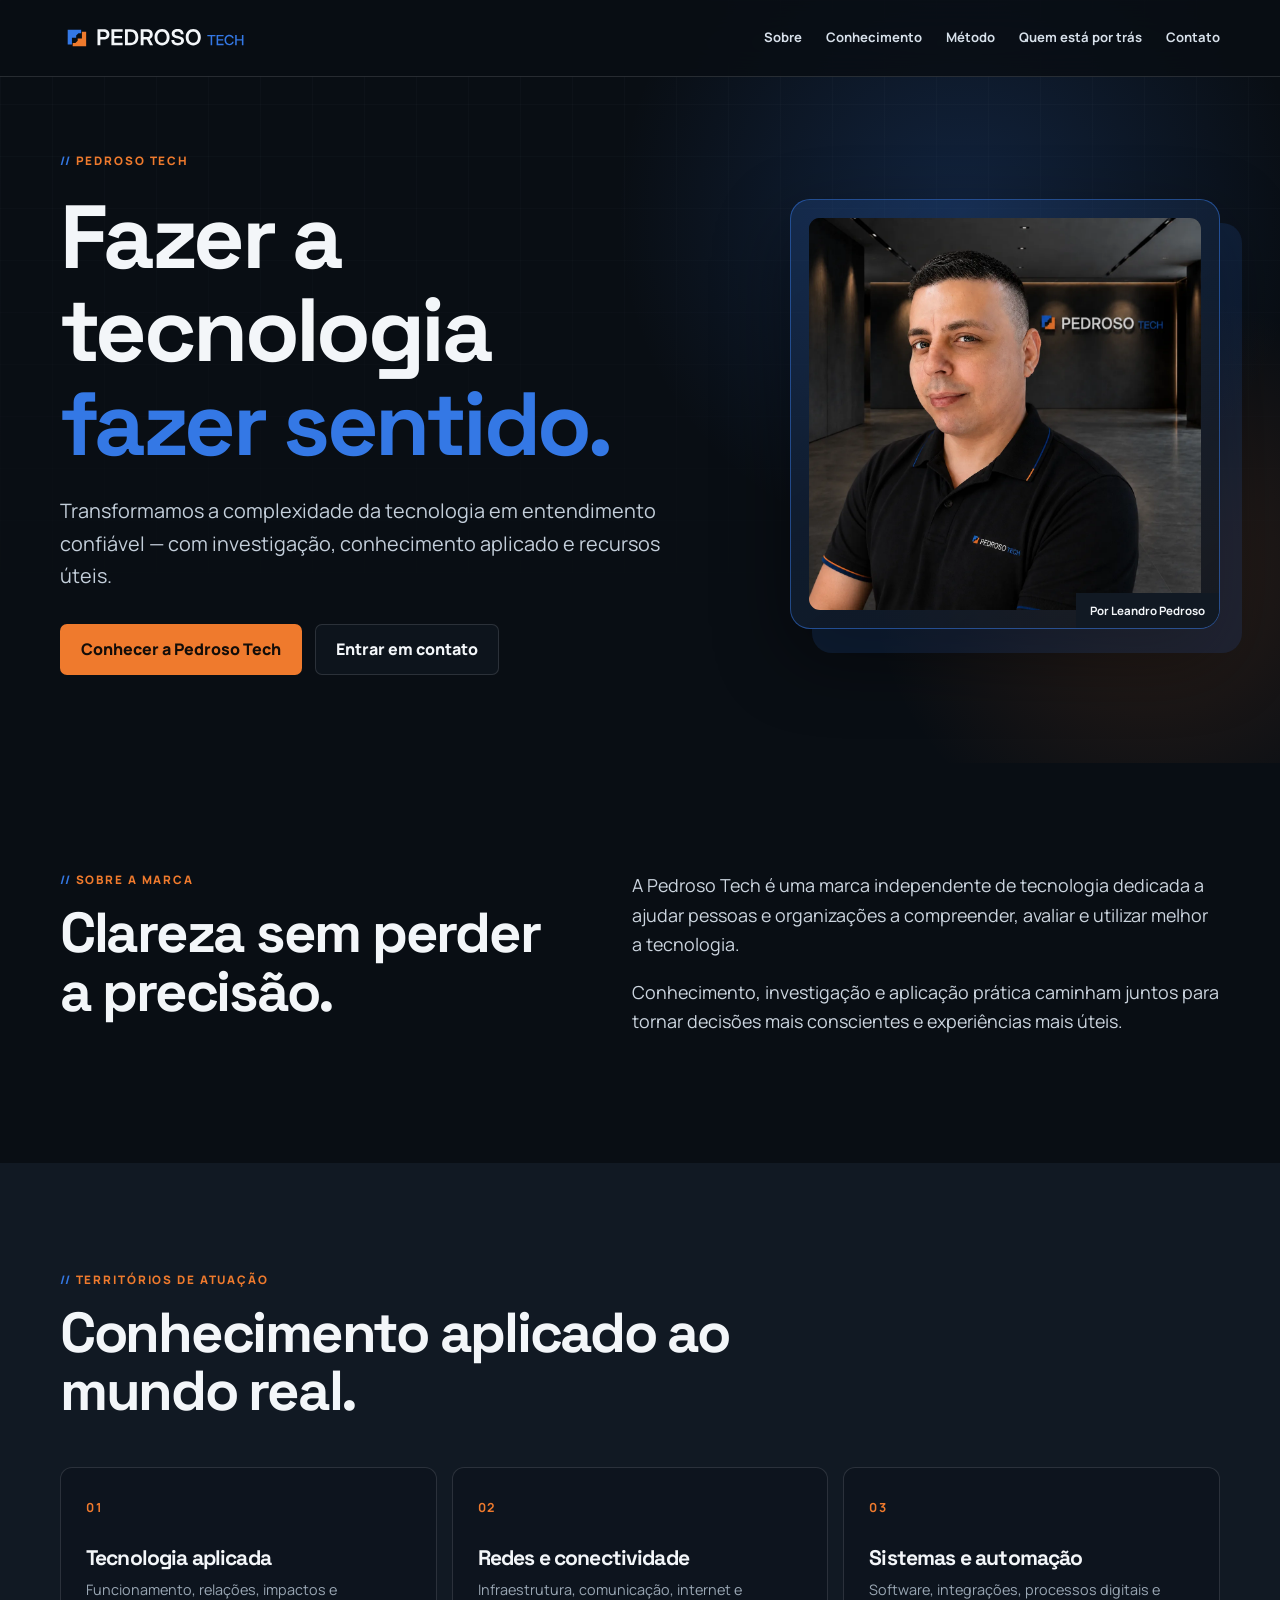
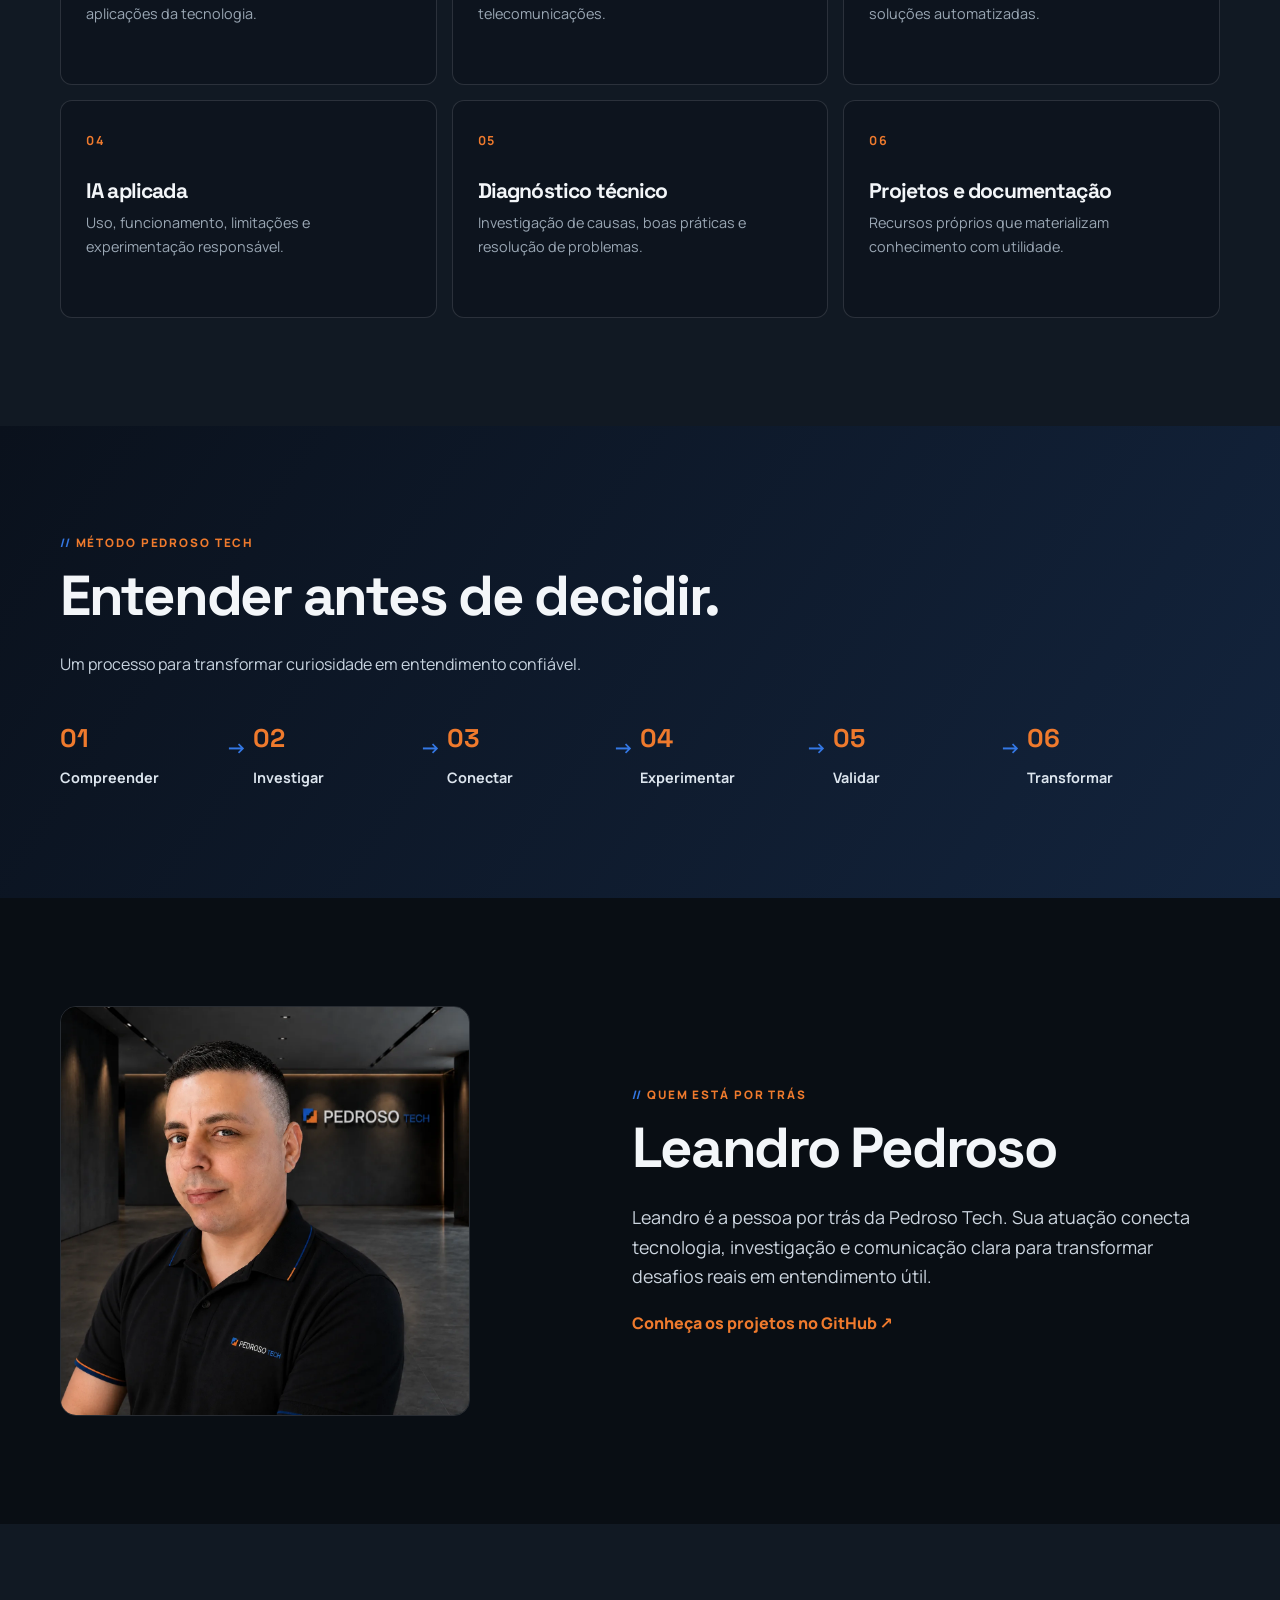
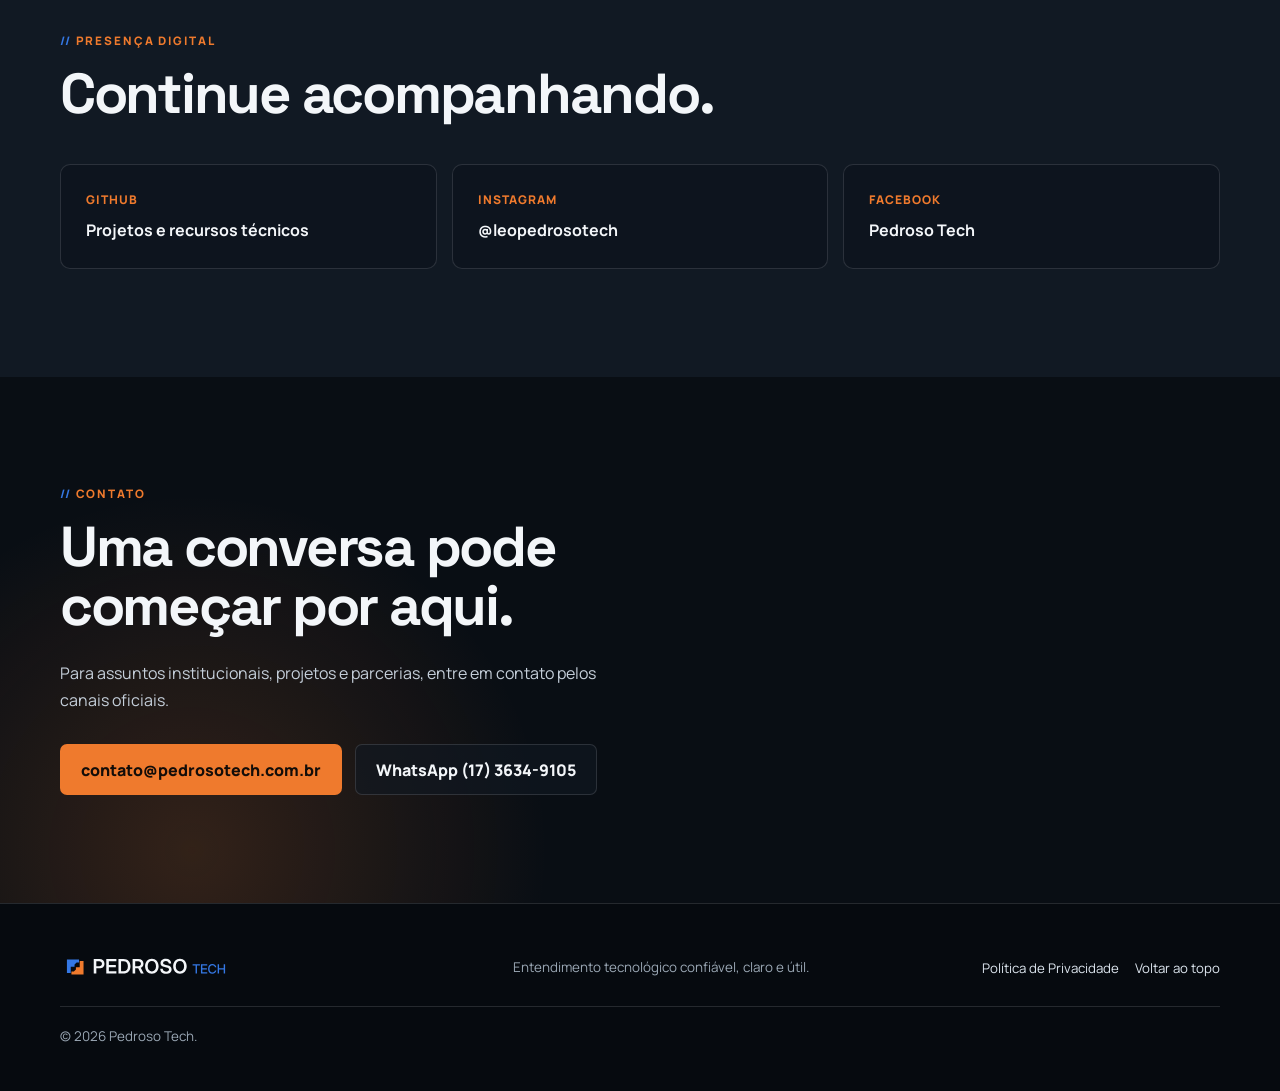
==== commit 44f70411: "fix: corrige foto responsiva e atualiza WhatsApp oficial" ====
--- a/index.html
+++ b/index.html
@@ -4,7 +4,7 @@
   <title>Pedroso Tech | Tecnologia que faz sentido</title>
   <meta name="description" content="Pedroso Tech transforma a complexidade da tecnologia em entendimento confiável, com investigação, conhecimento aplicado e recursos úteis."><meta name="author" content="Pedroso Tech"><meta name="theme-color" content="#090E14"><meta name="color-scheme" content="dark"><link rel="canonical" href="https://pedrosotech.com.br/">
   <meta property="og:type" content="website"><meta property="og:locale" content="pt_BR"><meta property="og:site_name" content="Pedroso Tech"><meta property="og:title" content="Pedroso Tech | Tecnologia que faz sentido"><meta property="og:description" content="Entendimento tecnológico confiável, claro e útil."><meta property="og:url" content="https://pedrosotech.com.br/"><meta property="og:image" content="https://pedrosotech.com.br/assets/leandro-pedroso-lobby.jpg"><meta name="twitter:card" content="summary_large_image"><meta name="twitter:title" content="Pedroso Tech | Tecnologia que faz sentido"><meta name="twitter:description" content="Entendimento tecnológico confiável, claro e útil."><meta name="twitter:image" content="https://pedrosotech.com.br/assets/leandro-pedroso-lobby.jpg">
-  <link rel="icon" href="assets/pedroso-tech-signature.svg" type="image/svg+xml"><link rel="manifest" href="site.webmanifest"><link rel="stylesheet" href="styles.css">
+  <link rel="icon" href="assets/pedroso-tech-signature.svg" type="image/svg+xml"><link rel="manifest" href="site.webmanifest"><link rel="stylesheet" href="styles.css"><link rel="stylesheet" href="responsive-fixes.css">
   <script type="application/ld+json">{"@context":"https://schema.org","@type":"Organization","name":"Pedroso Tech","url":"https://pedrosotech.com.br/","description":"Marca independente de tecnologia dedicada a transformar assuntos complexos em entendimento confiável.","sameAs":["https://github.com/leopedroso84","https://instagram.com/leopedrosotech","https://facebook.com/profile.php?id=61593232645749"]}</script>
 </head><body>
   <a class="skip-link" href="#conteudo">Pular para o conteúdo</a><header class="header" id="topo"><div class="container header-inner"><a class="brand" href="#inicio" aria-label="Pedroso Tech, página inicial"><img src="assets/pedroso-tech-signature.svg" width="260" height="48" alt="Pedroso Tech"></a><button class="menu-toggle" type="button" aria-expanded="false" aria-controls="menu"><span></span><span></span><span></span><span class="sr-only">Abrir menu</span></button><nav class="nav" id="menu" aria-label="Navegação principal"><a href="#sobre">Sobre</a><a href="#conhecimento">Conhecimento</a><a href="#metodo">Método</a><a href="#leandro">Quem está por trás</a><a href="#contato">Contato</a></nav></div></header>
@@ -14,6 +14,6 @@
     <section class="section method" id="metodo"><div class="container"><p class="eyebrow">MÉTODO PEDROSO TECH</p><h2>Entender antes de decidir.</h2><p class="method-intro">Um processo para transformar curiosidade em entendimento confiável.</p><ol><li>Compreender</li><li>Investigar</li><li>Conectar</li><li>Experimentar</li><li>Validar</li><li>Transformar</li></ol></div></section>
     <section class="section" id="leandro"><div class="container person"><div class="person-image"><picture><source srcset="assets/leandro-pedroso-lobby.webp" type="image/webp"><img src="assets/leandro-pedroso-lobby.jpg" width="1200" height="1200" alt="Retrato institucional de Leandro Pedroso"></picture></div><div><p class="eyebrow">QUEM ESTÁ POR TRÁS</p><h2>Leandro Pedroso</h2><p class="body-copy">Leandro é a pessoa por trás da Pedroso Tech. Sua atuação conecta tecnologia, investigação e comunicação clara para transformar desafios reais em entendimento útil.</p><a class="text-link" href="https://github.com/leopedroso84" target="_blank" rel="noopener noreferrer">Conheça os projetos no GitHub <span aria-hidden="true">↗</span></a></div></div></section>
     <section class="section section-surface presence"><div class="container"><p class="eyebrow">PRESENÇA DIGITAL</p><h2>Continue acompanhando.</h2><div class="channels"><a href="https://github.com/leopedroso84" target="_blank" rel="noopener noreferrer"><span>GitHub</span><strong>Projetos e recursos técnicos</strong></a><a href="https://instagram.com/leopedrosotech" target="_blank" rel="noopener noreferrer"><span>Instagram</span><strong>@leopedrosotech</strong></a><a href="https://facebook.com/profile.php?id=61593232645749" target="_blank" rel="noopener noreferrer"><span>Facebook</span><strong>Pedroso Tech</strong></a></div></div></section>
-    <section class="section contact" id="contato"><div class="container"><p class="eyebrow">CONTATO</p><h2>Uma conversa pode começar por aqui.</h2><p>Para assuntos institucionais, projetos e parcerias, entre em contato pelos canais oficiais.</p><div class="hero-actions"><a class="button button-primary" href="mailto:contato@pedrosotech.com.br">contato@pedrosotech.com.br</a><a class="button button-secondary" href="https://wa.me/5567981614595" target="_blank" rel="noopener noreferrer">Falar pelo WhatsApp</a></div></div></section></main>
+    <section class="section contact" id="contato"><div class="container"><p class="eyebrow">CONTATO</p><h2>Uma conversa pode começar por aqui.</h2><p>Para assuntos institucionais, projetos e parcerias, entre em contato pelos canais oficiais.</p><div class="hero-actions"><a class="button button-primary" href="mailto:contato@pedrosotech.com.br">contato@pedrosotech.com.br</a><a class="button button-secondary" href="https://wa.me/551736349105" target="_blank" rel="noopener noreferrer" aria-label="Falar pelo WhatsApp no número 17 3634-9105">WhatsApp (17) 3634-9105</a></div></div></section></main>
   <footer class="footer"><div class="container footer-inner"><img src="assets/pedroso-tech-signature.svg" width="208" height="38" alt="Pedroso Tech"><p>Entendimento tecnológico confiável, claro e útil.</p><div><a href="privacidade.html">Política de Privacidade</a><a href="#topo">Voltar ao topo</a></div><small>© <span id="year"></span> Pedroso Tech.</small></div></footer><script src="script.js"></script>
 </body></html>
--- a/styles.css
+++ b/styles.css
@@ -1,2 +1,8 @@
 @import url('https://fonts.googleapis.com/css2?family=Manrope:wght@400;500;600;700;800&family=Space+Grotesk:wght@500;600;700&display=swap');
+
+/* Hero portrait: retain the approved source image while tailoring its framing per viewport. */
+.hero-photo{width:min(100%,430px)!important;justify-self:end;padding:18px;background:linear-gradient(145deg,rgba(52,120,229,.18),rgba(17,25,35,.72));aspect-ratio:1/1.05}
+.hero-photo img{width:100%;height:100%;aspect-ratio:auto!important;object-fit:contain!important;object-position:50% 50%!important;border-radius:11px;background:#0d141e}
+@media(max-width:850px){.hero-photo{justify-self:center;width:min(100%,420px)!important}}
+@media(max-width:640px){.hero-photo{width:100%!important;padding:0;aspect-ratio:4/3;background:#0d141e}.hero-photo img{aspect-ratio:4/3!important;object-fit:cover!important;object-position:50% 30%!important;border-radius:0}}
 :root{--graphite:#090E14;--surface:#111923;--white:#F3F6F9;--gray:#9AA7B4;--blue:#3478E5;--orange:#EF7A2D;--line:rgba(243,246,249,.13);--container:1160px}*{box-sizing:border-box}html{scroll-behavior:smooth}body{margin:0;background:var(--graphite);color:var(--white);font:400 16px/1.65 Manrope,system-ui,sans-serif}img{max-width:100%;display:block}a{color:inherit}.container{width:min(var(--container),calc(100% - 48px));margin:auto}.sr-only{position:absolute;width:1px;height:1px;overflow:hidden;clip:rect(0 0 0 0)}.skip-link{position:fixed;left:18px;top:-60px;z-index:1000;padding:10px 16px;background:var(--white);color:var(--graphite);border-radius:7px;font-weight:700}.skip-link:focus{top:18px}a:focus-visible,button:focus-visible{outline:3px solid var(--orange);outline-offset:3px}.header{position:fixed;inset:0 0 auto;z-index:20;background:rgba(9,14,20,.84);backdrop-filter:blur(16px);border-bottom:1px solid var(--line)}.header-inner{height:76px;display:flex;align-items:center;justify-content:space-between;gap:28px}.brand img{width:200px;height:auto}.nav{display:flex;align-items:center;gap:24px}.nav a{color:#d7e0ea;text-decoration:none;font-weight:700;font-size:.82rem}.nav a:hover{color:var(--orange)}.menu-toggle{display:none;background:none;border:1px solid var(--line);border-radius:8px;padding:9px;width:42px;height:42px}.menu-toggle span:not(.sr-only){display:block;height:2px;background:var(--white);margin:4px;border-radius:2px}.hero{position:relative;overflow:hidden;padding:152px 0 88px;min-height:760px;background:radial-gradient(circle at 75% 28%,rgba(52,120,229,.2),transparent 31%),radial-gradient(circle at 90% 75%,rgba(239,122,45,.15),transparent 22%),var(--graphite)}.grid-glow{position:absolute;inset:0;opacity:.35;background-image:linear-gradient(rgba(154,167,180,.1) 1px,transparent 1px),linear-gradient(90deg,rgba(154,167,180,.1) 1px,transparent 1px);background-size:52px 52px;mask-image:linear-gradient(to bottom,#000,transparent 88%)}.hero-grid{position:relative;display:grid;grid-template-columns:1.15fr .85fr;align-items:center;gap:66px}.eyebrow{margin:0;color:var(--orange);font-size:.73rem;font-weight:800;letter-spacing:.16em}.eyebrow::before{content:'// ';color:var(--blue)}h1,h2,h3{font-family:"Space Grotesk",Manrope,sans-serif;line-height:1.04;letter-spacing:-.04em}h1{font-size:clamp(3.3rem,7vw,6.4rem);margin:20px 0 24px;max-width:770px}h1 em{display:block;color:var(--blue);font-style:normal}.lead{max-width:650px;color:#c4cfdb;font-size:clamp(1.06rem,1.6vw,1.24rem)}.hero-actions{display:flex;flex-wrap:wrap;gap:13px;margin-top:31px}.button{display:inline-flex;align-items:center;justify-content:center;min-height:51px;padding:0 20px;border:1px solid transparent;border-radius:7px;font-weight:800;text-decoration:none;transition:transform .2s,background .2s}.button:hover{transform:translateY(-2px)}.button-primary{color:#130d09;background:var(--orange)}.button-secondary{color:var(--white);background:rgba(17,25,35,.62);border-color:var(--line)}.hero-photo{position:relative;margin:0;border:1px solid rgba(52,120,229,.52);border-radius:20px;overflow:hidden;box-shadow:22px 24px 0 rgba(52,120,229,.13),0 28px 75px rgba(0,0,0,.44)}.hero-photo img{width:100%;aspect-ratio:1;object-fit:cover}.hero-photo figcaption{position:absolute;right:0;bottom:0;padding:8px 14px;background:var(--surface);font-size:.72rem;font-weight:700}.section{padding:108px 0}.section-surface{background:var(--surface)}h2{max-width:720px;margin:14px 0 25px;font-size:clamp(2.25rem,4.4vw,4.4rem)}.split,.person{display:grid;grid-template-columns:.9fr 1.1fr;gap:90px;align-items:start}.body-copy{max-width:650px;color:#ccd5df;font-size:1.12rem}.body-copy p:first-child{margin-top:0}.cards{display:grid;grid-template-columns:repeat(3,1fr);gap:15px;margin-top:46px}.cards article{min-height:218px;padding:25px;border:1px solid var(--line);border-radius:12px;background:#0d141e}.cards b{color:var(--orange);font-size:.78rem;letter-spacing:.13em}.cards h3{margin:28px 0 9px;font-size:1.32rem}.cards p{margin:0;color:var(--gray);font-size:.9rem}.method{background:linear-gradient(125deg,#0a111c,#13243d)}.method-intro{color:#c7d3df}.method ol{display:grid;grid-template-columns:repeat(6,1fr);padding:0;margin:45px 0 0;list-style:none;counter-reset:method}.method li{position:relative;padding-top:44px;color:#dce5ee;font-weight:700;font-size:.9rem}.method li::before{counter-increment:method;content:'0' counter(method);position:absolute;top:0;color:var(--orange);font:700 1.6rem "Space Grotesk"}.method li:not(:last-child)::after{content:'→';position:absolute;right:6px;top:8px;color:var(--blue);font-size:1.3rem}.person{align-items:center}.person-image{max-width:410px;border-radius:16px;overflow:hidden;border:1px solid var(--line)}.person-image img{aspect-ratio:1;object-fit:cover}.text-link{color:var(--orange);font-weight:800;text-decoration:none}.channels{display:grid;grid-template-columns:repeat(3,1fr);gap:15px;margin-top:40px}.channels a{padding:25px;border:1px solid var(--line);border-radius:10px;text-decoration:none;background:#0d141e}.channels a:hover{border-color:var(--blue)}.channels span,.channels strong{display:block}.channels span{color:var(--orange);font-size:.75rem;font-weight:800;text-transform:uppercase;letter-spacing:.08em}.channels strong{margin-top:7px}.contact{background:radial-gradient(circle at 15% 90%,rgba(239,122,45,.18),transparent 30%),var(--graphite)}.contact>div>p:not(.eyebrow){max-width:580px;color:#c5cfda}.footer{padding:44px 0;background:#060a0f;border-top:1px solid var(--line)}.footer-inner{display:grid;grid-template-columns:1fr 1fr auto;gap:20px;align-items:center}.footer img{width:180px}.footer p,.footer small{margin:0;color:var(--gray);font-size:.84rem}.footer a{margin-left:16px;color:#dce5ee;font-size:.83rem;text-decoration:none}.footer small{grid-column:1/-1;padding-top:18px;border-top:1px solid var(--line)}.privacy-page{min-height:100vh;background:var(--graphite)}.privacy-header{padding:30px 0;background:var(--surface)}.privacy-header a{font-weight:800;text-decoration:none}.privacy-content{max-width:820px;margin:45px auto;padding:40px;border:1px solid var(--line);border-radius:14px;background:#0d141e}.privacy-content h1{font-size:clamp(2.4rem,5vw,4rem)}.privacy-content h2{font-size:1.6rem;margin-top:42px}.privacy-content p,.privacy-content li{color:#c6d0da}.privacy-content a{color:var(--orange)}.reveal{opacity:0;transform:translateY(16px);transition:opacity .55s ease,transform .55s ease}.reveal.visible{opacity:1;transform:none}@media(max-width:850px){.hero-grid,.split,.person{grid-template-columns:1fr;gap:45px}.hero{min-height:0}.hero-photo{max-width:500px}.cards{grid-template-columns:repeat(2,1fr)}.method ol{grid-template-columns:repeat(3,1fr);gap:26px}.method li:not(:last-child)::after{display:none}.channels{grid-template-columns:1fr}.footer-inner{grid-template-columns:1fr}.footer a{margin:0 16px 0 0}}@media(max-width:640px){.container{width:min(100% - 30px,var(--container))}.header-inner{height:68px}.brand img{width:165px}.menu-toggle{display:block}.nav{display:none;position:absolute;top:76px;left:15px;right:15px;flex-direction:column;align-items:stretch;gap:0;padding:8px;background:#111923;border:1px solid var(--line);border-radius:10px}.nav.open{display:flex}.nav a{padding:11px}.hero{padding-top:118px}.cards{grid-template-columns:1fr}.section{padding:75px 0}.method ol{grid-template-columns:repeat(2,1fr)}.privacy-content{margin:25px auto;padding:25px}}@media(prefers-reduced-motion:reduce){html{scroll-behavior:auto}*,*:before,*:after{animation-duration:.01ms!important;transition-duration:.01ms!important}.reveal{opacity:1;transform:none}}
--- a/responsive-fixes.css
+++ b/responsive-fixes.css
@@ -0,0 +1,46 @@
+/* Correções responsivas complementares — Pedroso Tech */
+
+.hero-photo {
+  aspect-ratio: auto !important;
+}
+.hero-photo picture {
+  display: block;
+  width: 100%;
+}
+.hero-photo img {
+  display: block;
+  width: 100% !important;
+  height: auto !important;
+  aspect-ratio: auto !important;
+  object-fit: contain !important;
+  object-position: center !important;
+}
+
+.person-image picture {
+  display: block;
+  width: 100%;
+}
+.person-image img {
+  display: block;
+  width: 100%;
+  height: auto !important;
+  aspect-ratio: auto !important;
+  object-fit: contain !important;
+  object-position: center !important;
+}
+
+@media (max-width: 640px) {
+  .hero-photo {
+    width: 100% !important;
+    padding: 0 !important;
+    aspect-ratio: auto !important;
+  }
+  .hero-photo img {
+    width: 100% !important;
+    height: auto !important;
+    aspect-ratio: auto !important;
+    object-fit: contain !important;
+    object-position: center !important;
+    border-radius: 0;
+  }
+}
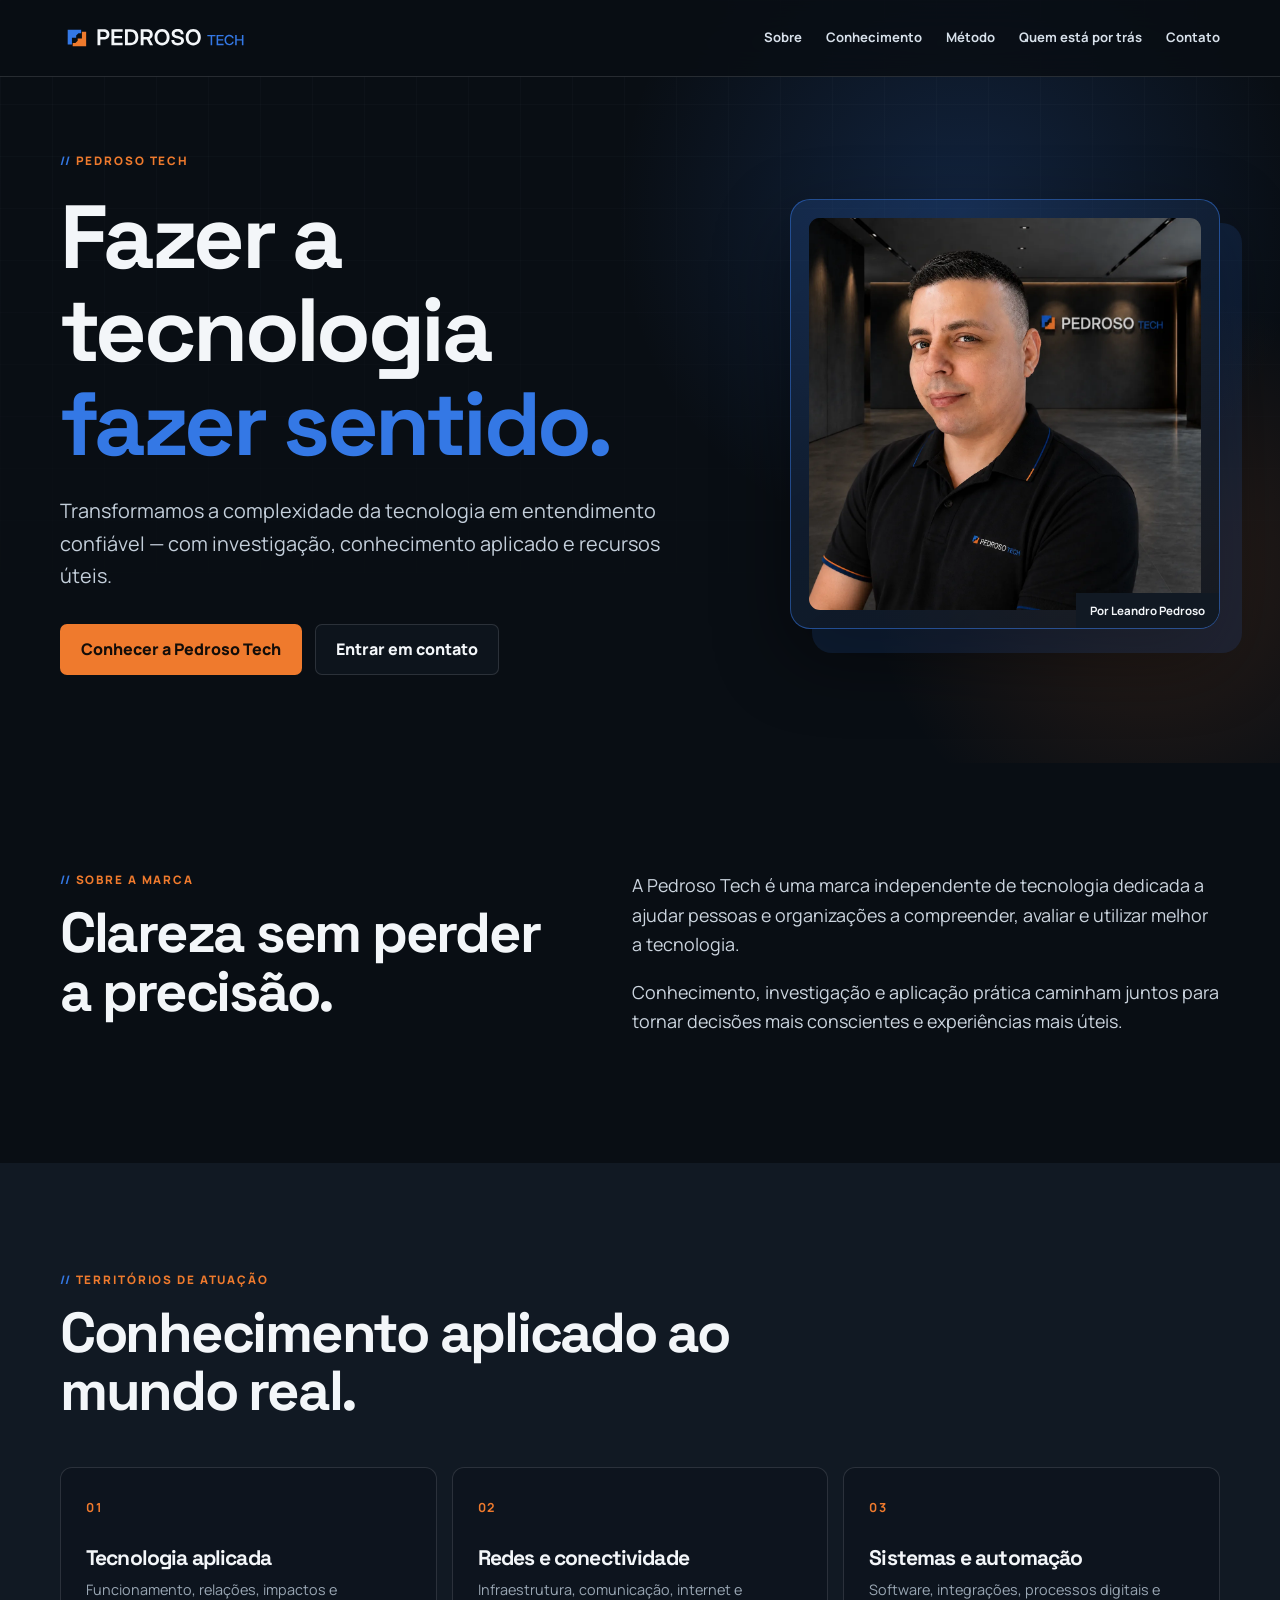
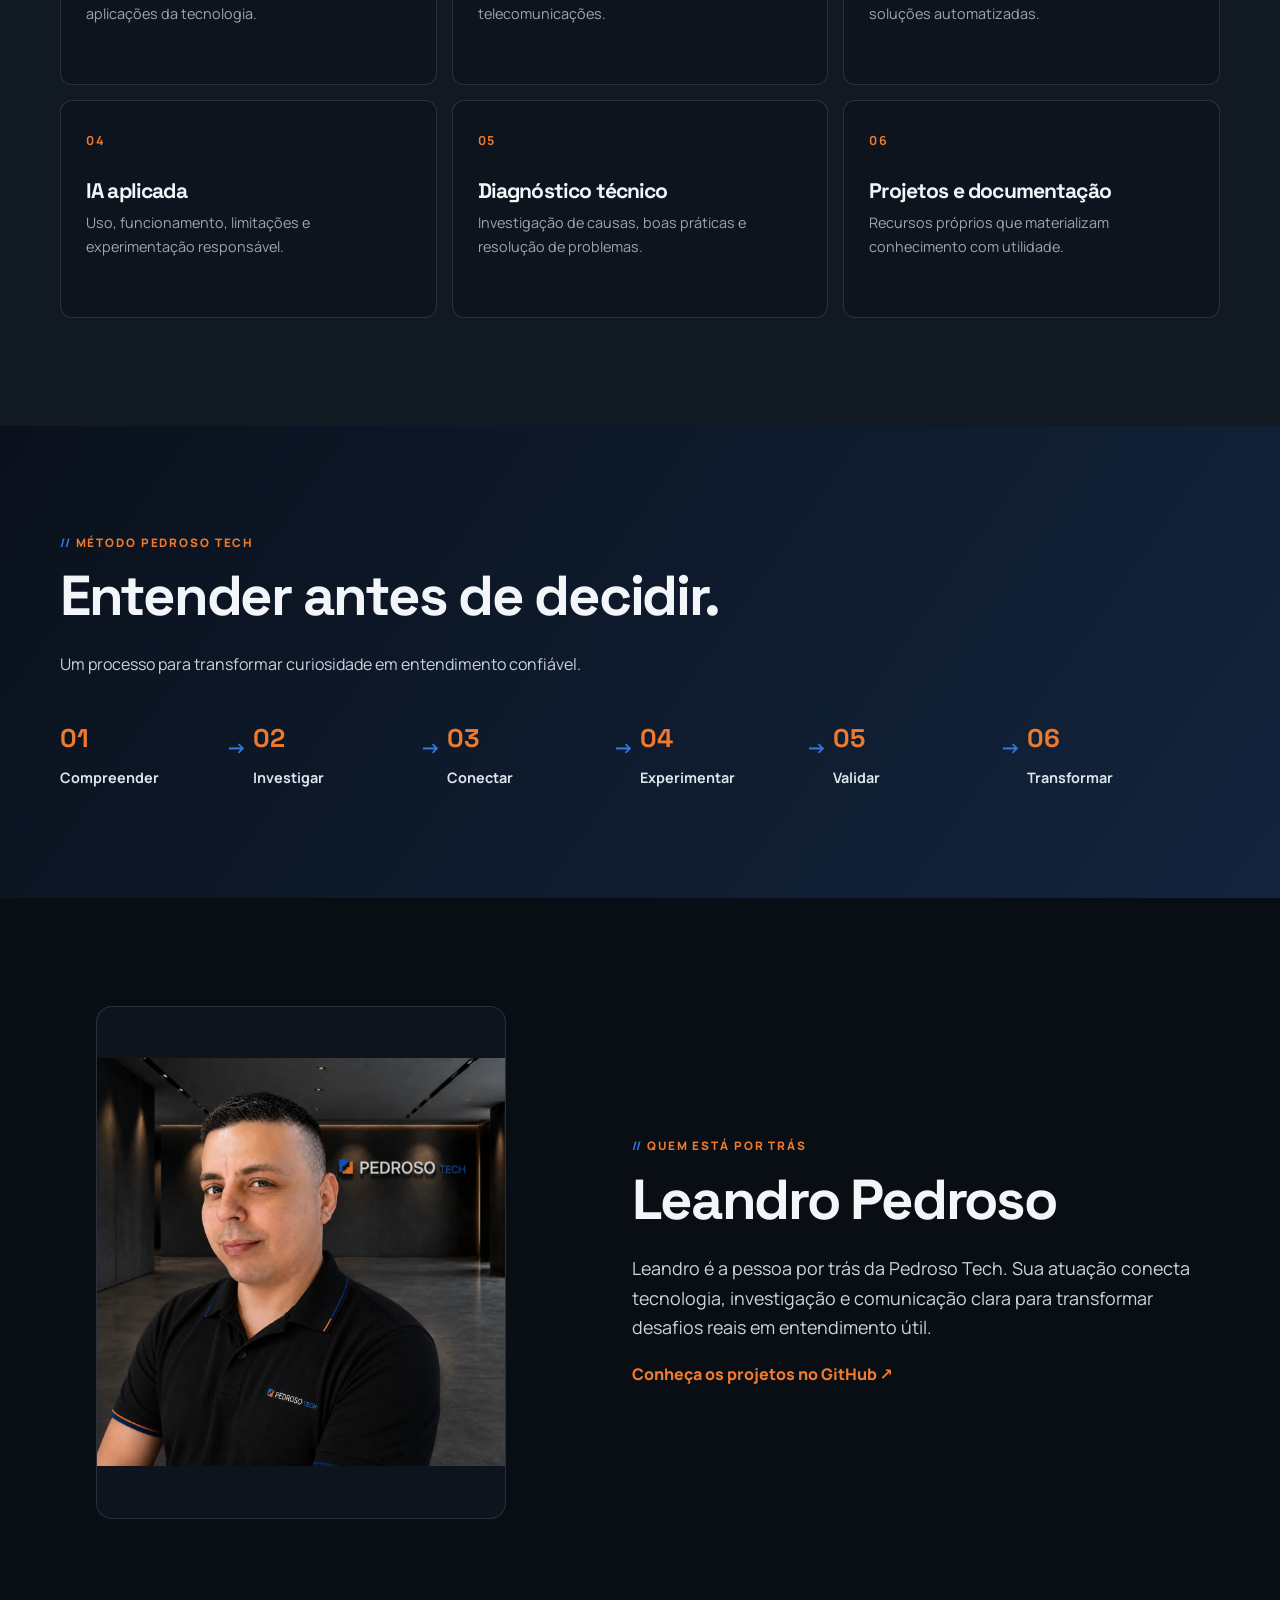
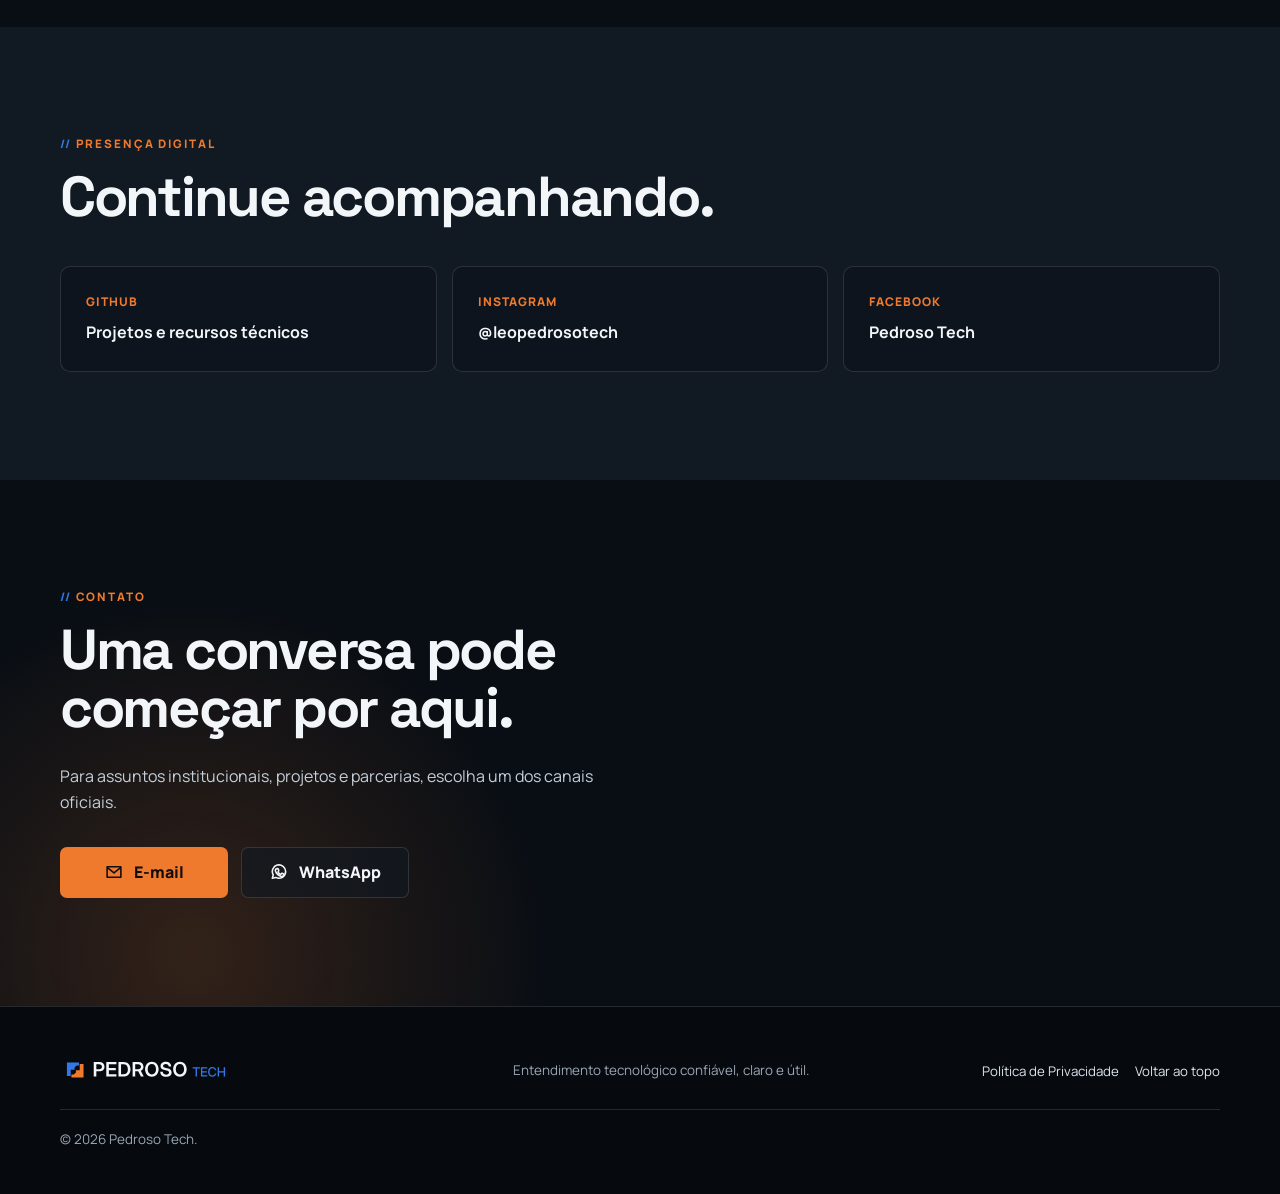
==== commit bc578b43: "feat: troca contatos expostos por botões com ícones" ====
--- a/index.html
+++ b/index.html
@@ -14,6 +14,6 @@
     <section class="section method" id="metodo"><div class="container"><p class="eyebrow">MÉTODO PEDROSO TECH</p><h2>Entender antes de decidir.</h2><p class="method-intro">Um processo para transformar curiosidade em entendimento confiável.</p><ol><li>Compreender</li><li>Investigar</li><li>Conectar</li><li>Experimentar</li><li>Validar</li><li>Transformar</li></ol></div></section>
     <section class="section" id="leandro"><div class="container person"><div class="person-image"><picture><source srcset="assets/leandro-pedroso-lobby.webp" type="image/webp"><img src="assets/leandro-pedroso-lobby.jpg" width="1200" height="1200" alt="Retrato institucional de Leandro Pedroso"></picture></div><div><p class="eyebrow">QUEM ESTÁ POR TRÁS</p><h2>Leandro Pedroso</h2><p class="body-copy">Leandro é a pessoa por trás da Pedroso Tech. Sua atuação conecta tecnologia, investigação e comunicação clara para transformar desafios reais em entendimento útil.</p><a class="text-link" href="https://github.com/leopedroso84" target="_blank" rel="noopener noreferrer">Conheça os projetos no GitHub <span aria-hidden="true">↗</span></a></div></div></section>
     <section class="section section-surface presence"><div class="container"><p class="eyebrow">PRESENÇA DIGITAL</p><h2>Continue acompanhando.</h2><div class="channels"><a href="https://github.com/leopedroso84" target="_blank" rel="noopener noreferrer"><span>GitHub</span><strong>Projetos e recursos técnicos</strong></a><a href="https://instagram.com/leopedrosotech" target="_blank" rel="noopener noreferrer"><span>Instagram</span><strong>@leopedrosotech</strong></a><a href="https://facebook.com/profile.php?id=61593232645749" target="_blank" rel="noopener noreferrer"><span>Facebook</span><strong>Pedroso Tech</strong></a></div></div></section>
-    <section class="section contact" id="contato"><div class="container"><p class="eyebrow">CONTATO</p><h2>Uma conversa pode começar por aqui.</h2><p>Para assuntos institucionais, projetos e parcerias, entre em contato pelos canais oficiais.</p><div class="hero-actions"><a class="button button-primary" href="mailto:contato@pedrosotech.com.br">contato@pedrosotech.com.br</a><a class="button button-secondary" href="https://wa.me/551736349105" target="_blank" rel="noopener noreferrer" aria-label="Falar pelo WhatsApp no número 17 3634-9105">WhatsApp (17) 3634-9105</a></div></div></section></main>
+    <section class="section contact" id="contato"><div class="container"><p class="eyebrow">CONTATO</p><h2>Uma conversa pode começar por aqui.</h2><p>Para assuntos institucionais, projetos e parcerias, escolha um dos canais oficiais.</p><div class="contact-actions"><a class="button button-primary contact-button" href="mailto:contato@pedrosotech.com.br" aria-label="Enviar e-mail para a Pedroso Tech"><svg viewBox="0 0 24 24" aria-hidden="true" focusable="false"><path d="M3.75 5.75h16.5v12.5H3.75z"></path><path d="m4.5 7 7.5 6 7.5-6"></path></svg><span class="contact-label">E-mail</span></a><a class="button button-secondary contact-button" href="https://wa.me/551736349105" target="_blank" rel="noopener noreferrer" aria-label="Falar com a Pedroso Tech pelo WhatsApp"><svg viewBox="0 0 24 24" aria-hidden="true" focusable="false"><path d="M20 11.5a8 8 0 0 1-11.8 7L4 19.5l1.1-4A8 8 0 1 1 20 11.5Z"></path><path d="M9.2 8.3c.2-.4.4-.4.7-.4h.5c.2 0 .4.1.5.4l.8 1.8c.1.3.1.5-.1.7l-.6.7c-.2.2-.2.4-.1.6.6 1.2 1.6 2.1 2.8 2.7.2.1.4.1.6-.1l.8-1c.2-.2.4-.3.7-.2l1.8.8c.3.1.4.3.4.5 0 .5-.2 1.4-.8 1.9-.6.5-1.4.8-2.3.6-1.3-.3-2.7-.8-4.3-2.2-1.4-1.2-2.4-2.8-2.8-4-.4-1.1-.1-2 .4-2.8Z"></path></svg><span class="contact-label">WhatsApp</span></a></div></div></section></main>
   <footer class="footer"><div class="container footer-inner"><img src="assets/pedroso-tech-signature.svg" width="208" height="38" alt="Pedroso Tech"><p>Entendimento tecnológico confiável, claro e útil.</p><div><a href="privacidade.html">Política de Privacidade</a><a href="#topo">Voltar ao topo</a></div><small>© <span id="year"></span> Pedroso Tech.</small></div></footer><script src="script.js"></script>
 </body></html>
--- a/responsive-fixes.css
+++ b/responsive-fixes.css
@@ -1,5 +1,6 @@
 /* Correções responsivas complementares — Pedroso Tech */
 
+/* HERO: preserva a foto completa em desktop e mobile. */
 .hero-photo {
   aspect-ratio: auto !important;
 }
@@ -16,17 +17,67 @@
   object-position: center !important;
 }
 
+/* QUEM ESTÁ POR TRÁS: quadro de retrato com altura controlada.
+   A imagem inteira cabe dentro do quadro sem virar uma coluna de 1200px. */
+.person-image {
+  width: min(100%, 410px) !important;
+  aspect-ratio: 4 / 5 !important;
+  max-width: 410px !important;
+  height: auto !important;
+  justify-self: center;
+  display: flex;
+  align-items: center;
+  justify-content: center;
+  background: #0d141e;
+}
 .person-image picture {
-  display: block;
+  display: flex;
+  align-items: center;
+  justify-content: center;
   width: 100%;
+  height: 100%;
 }
 .person-image img {
   display: block;
-  width: 100%;
-  height: auto !important;
+  width: 100% !important;
+  height: 100% !important;
+  max-height: 100% !important;
   aspect-ratio: auto !important;
   object-fit: contain !important;
   object-position: center !important;
+}
+
+/* CONTATO: canais identificados pela ação, sem expor endereço ou número na interface. */
+.contact-actions {
+  display: flex;
+  flex-wrap: wrap;
+  gap: 13px;
+  margin-top: 31px;
+}
+.contact-button {
+  gap: 10px;
+  min-width: 168px;
+}
+.contact-button svg {
+  width: 20px;
+  height: 20px;
+  flex: 0 0 20px;
+  fill: none;
+  stroke: currentColor;
+  stroke-width: 1.9;
+  stroke-linecap: round;
+  stroke-linejoin: round;
+}
+.contact-button .contact-label {
+  line-height: 1;
+}
+
+@media (max-width: 850px) {
+  .person-image {
+    width: min(100%, 410px) !important;
+    aspect-ratio: 4 / 5 !important;
+    margin-inline: auto;
+  }
 }
 
 @media (max-width: 640px) {
@@ -43,4 +94,32 @@
     object-position: center !important;
     border-radius: 0;
   }
+
+  .person-image {
+    width: 100% !important;
+    max-width: 410px !important;
+    aspect-ratio: 4 / 5 !important;
+  }
+  .person-image img {
+    width: 100% !important;
+    height: 100% !important;
+    object-fit: contain !important;
+    object-position: center !important;
+  }
+
+  .contact-actions {
+    display: grid;
+    grid-template-columns: 1fr 1fr;
+  }
+  .contact-button {
+    min-width: 0;
+    width: 100%;
+    padding-inline: 14px;
+  }
 }
+
+@media (max-width: 390px) {
+  .contact-actions {
+    grid-template-columns: 1fr;
+  }
+}
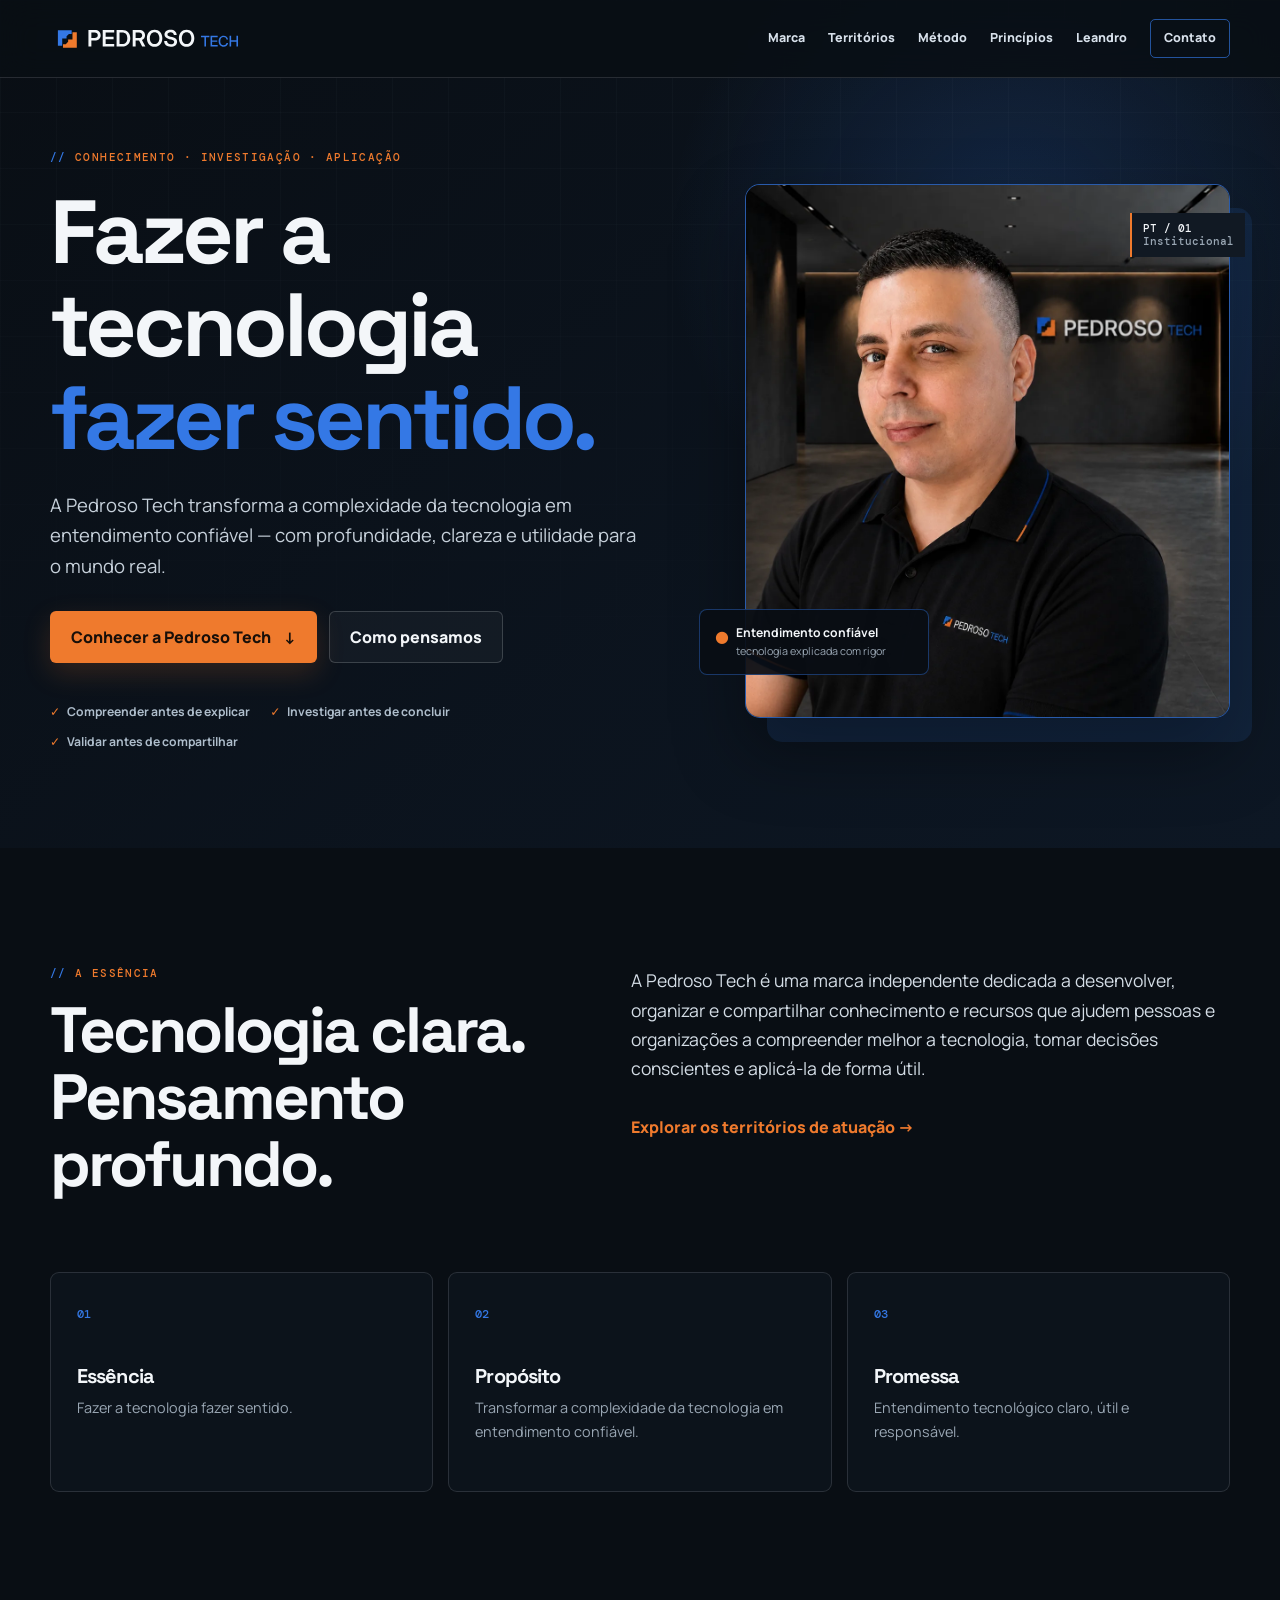
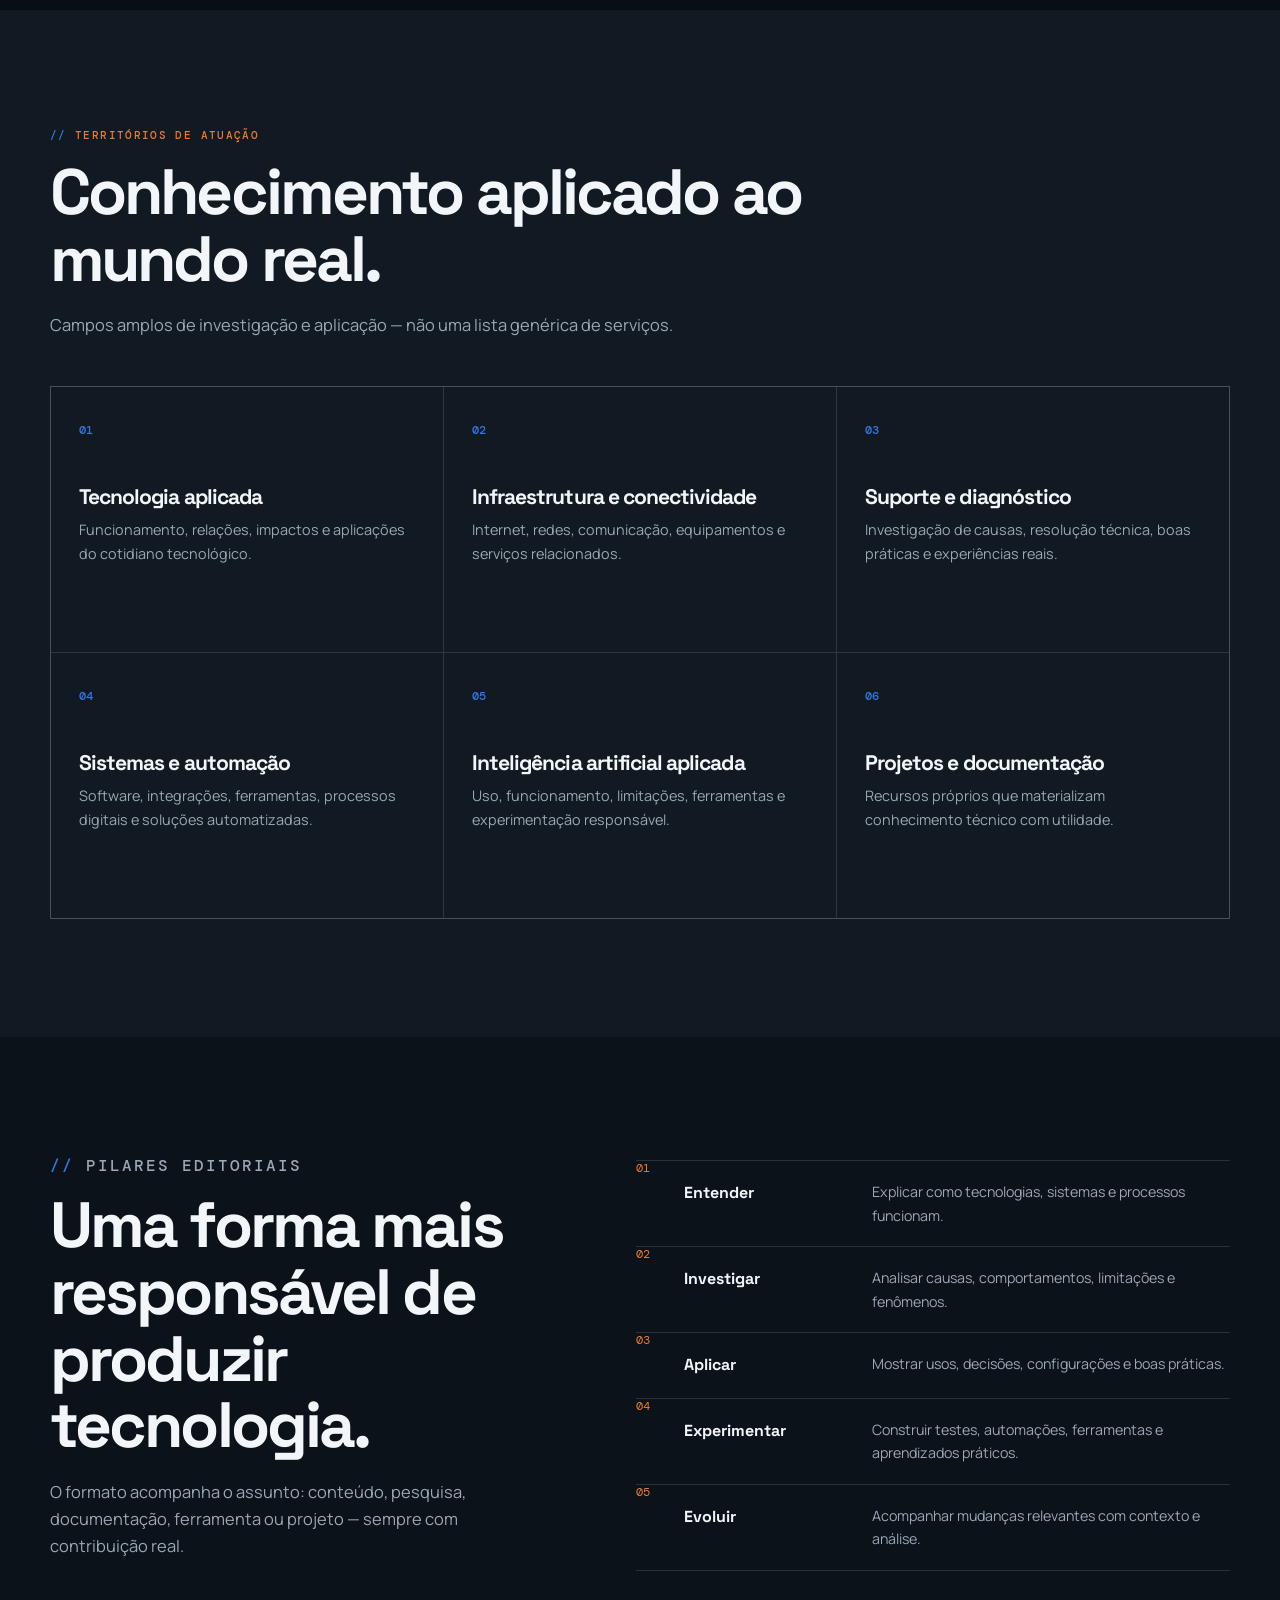
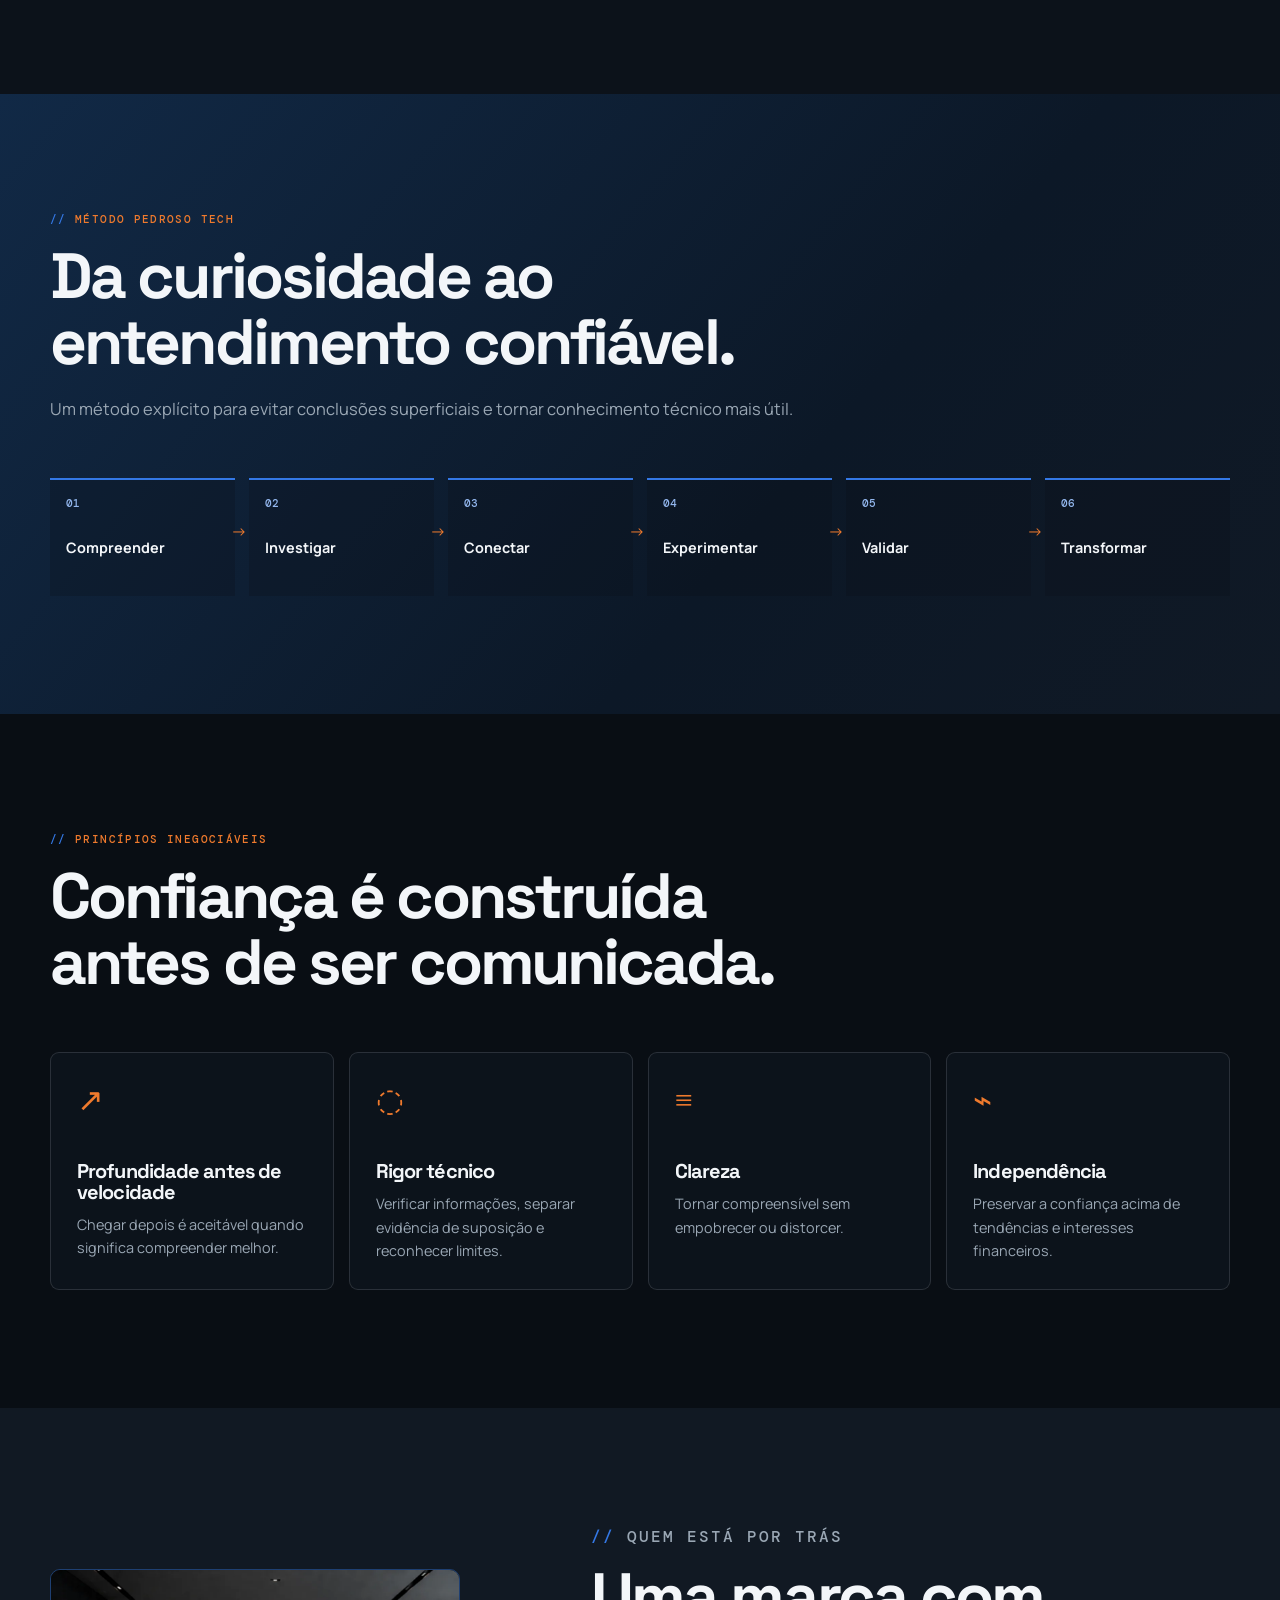
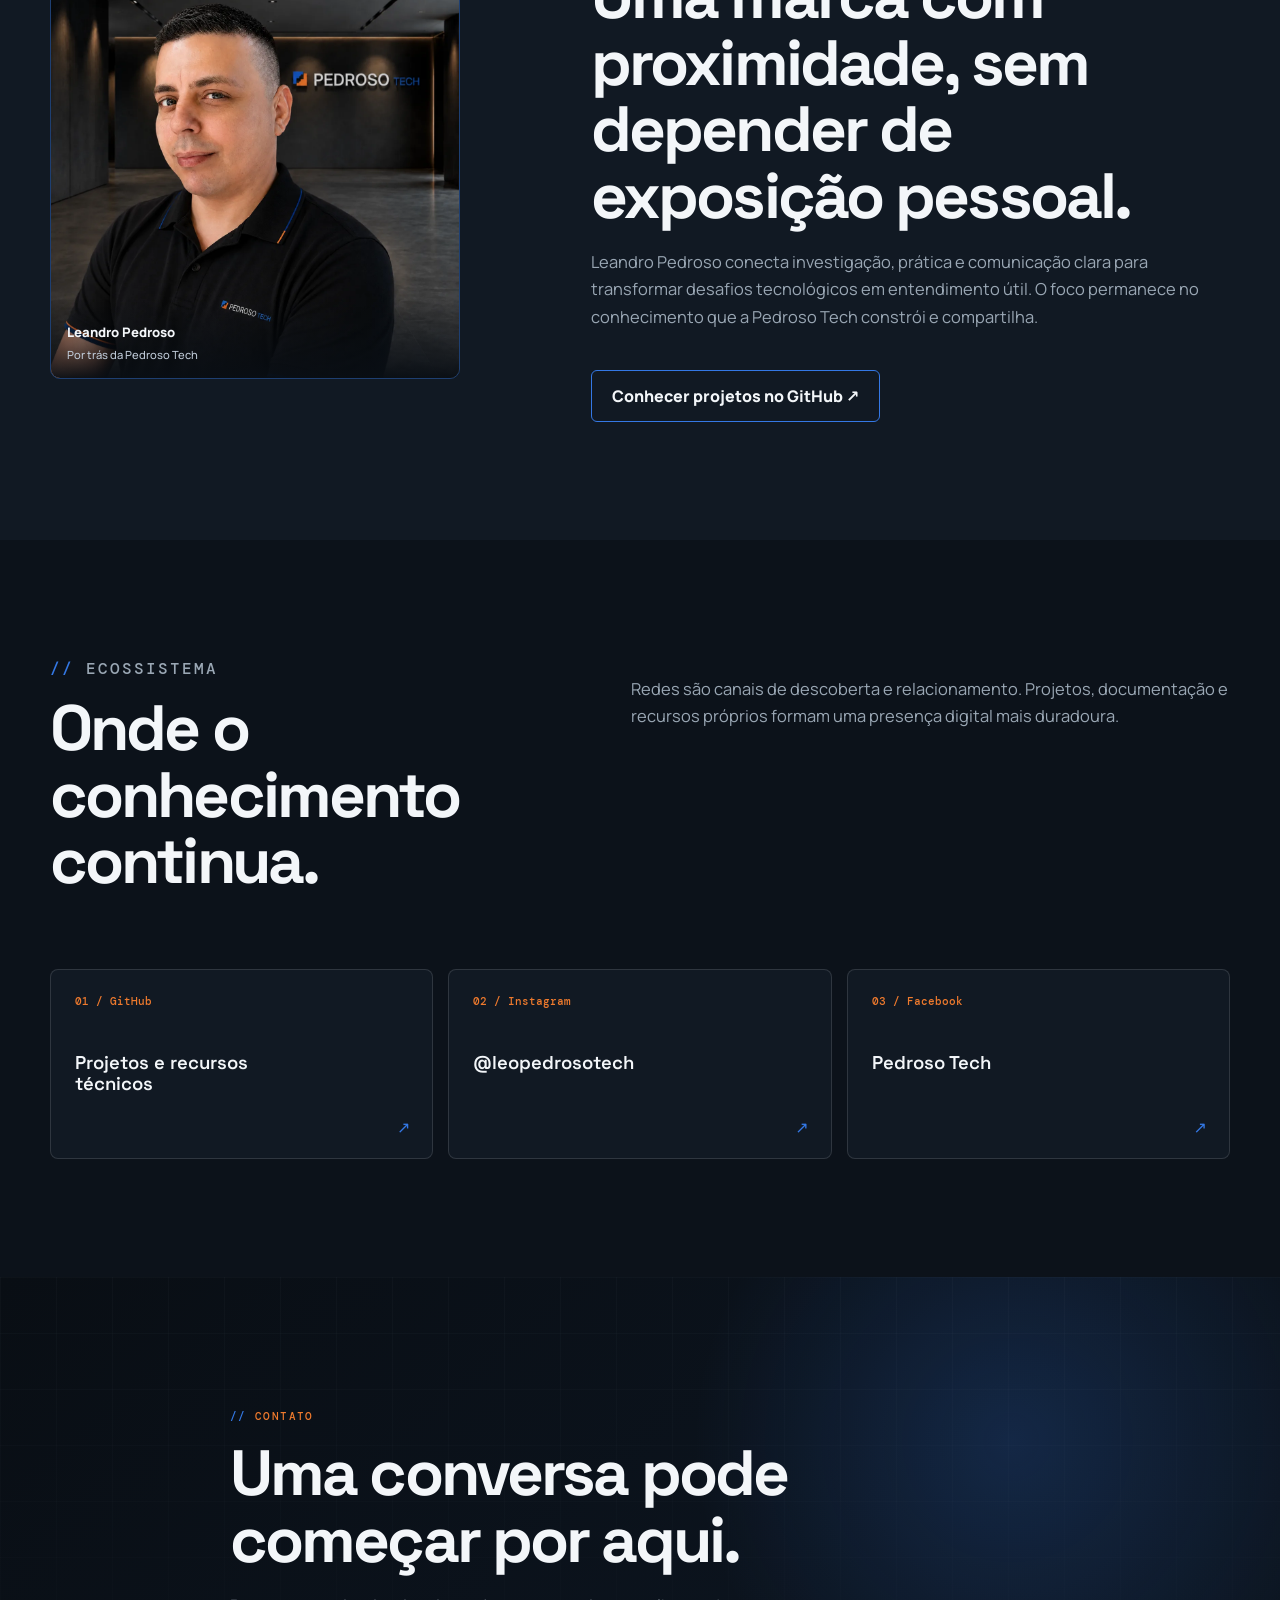
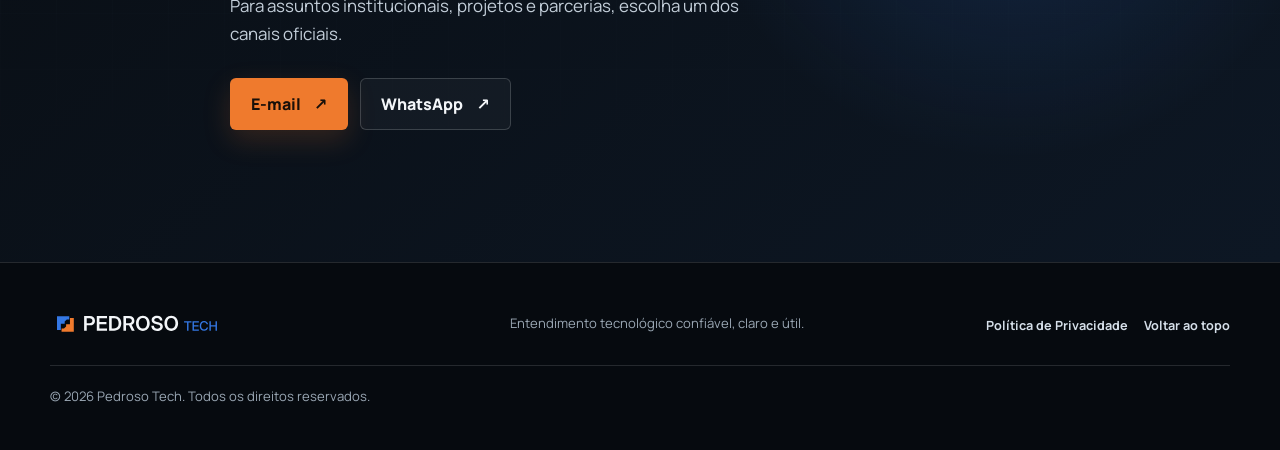
==== commit 85b2c0bd: "Enrich Pedroso Tech institutional experience" ====
--- a/index.html
+++ b/index.html
@@ -1,19 +1,21 @@
 <!doctype html>
 <html lang="pt-BR"><head>
-  <meta charset="utf-8"><meta name="viewport" content="width=device-width, initial-scale=1">
-  <title>Pedroso Tech | Tecnologia que faz sentido</title>
-  <meta name="description" content="Pedroso Tech transforma a complexidade da tecnologia em entendimento confiável, com investigação, conhecimento aplicado e recursos úteis."><meta name="author" content="Pedroso Tech"><meta name="theme-color" content="#090E14"><meta name="color-scheme" content="dark"><link rel="canonical" href="https://pedrosotech.com.br/">
-  <meta property="og:type" content="website"><meta property="og:locale" content="pt_BR"><meta property="og:site_name" content="Pedroso Tech"><meta property="og:title" content="Pedroso Tech | Tecnologia que faz sentido"><meta property="og:description" content="Entendimento tecnológico confiável, claro e útil."><meta property="og:url" content="https://pedrosotech.com.br/"><meta property="og:image" content="https://pedrosotech.com.br/assets/leandro-pedroso-lobby.jpg"><meta name="twitter:card" content="summary_large_image"><meta name="twitter:title" content="Pedroso Tech | Tecnologia que faz sentido"><meta name="twitter:description" content="Entendimento tecnológico confiável, claro e útil."><meta name="twitter:image" content="https://pedrosotech.com.br/assets/leandro-pedroso-lobby.jpg">
-  <link rel="icon" href="assets/pedroso-tech-signature.svg" type="image/svg+xml"><link rel="manifest" href="site.webmanifest"><link rel="stylesheet" href="styles.css"><link rel="stylesheet" href="responsive-fixes.css">
-  <script type="application/ld+json">{"@context":"https://schema.org","@type":"Organization","name":"Pedroso Tech","url":"https://pedrosotech.com.br/","description":"Marca independente de tecnologia dedicada a transformar assuntos complexos em entendimento confiável.","sameAs":["https://github.com/leopedroso84","https://instagram.com/leopedrosotech","https://facebook.com/profile.php?id=61593232645749"]}</script>
+<meta charset="utf-8"><meta name="viewport" content="width=device-width, initial-scale=1">
+<title>Pedroso Tech | Tecnologia que faz sentido</title>
+<meta name="description" content="A Pedroso Tech transforma a complexidade da tecnologia em entendimento confiável, com investigação, conhecimento aplicado e recursos úteis."><meta name="author" content="Pedroso Tech"><meta name="theme-color" content="#090E14"><meta name="color-scheme" content="dark"><link rel="canonical" href="https://pedrosotech.com.br/">
+<meta property="og:type" content="website"><meta property="og:locale" content="pt_BR"><meta property="og:site_name" content="Pedroso Tech"><meta property="og:title" content="Pedroso Tech | Tecnologia que faz sentido"><meta property="og:description" content="Entendimento tecnológico confiável, claro e útil."><meta property="og:url" content="https://pedrosotech.com.br/"><meta property="og:image" content="https://pedrosotech.com.br/assets/leandro-pedroso-lobby.jpg"><meta name="twitter:card" content="summary_large_image"><meta name="twitter:title" content="Pedroso Tech | Tecnologia que faz sentido"><meta name="twitter:description" content="Entendimento tecnológico confiável, claro e útil."><meta name="twitter:image" content="https://pedrosotech.com.br/assets/leandro-pedroso-lobby.jpg">
+<link rel="icon" href="assets/pedroso-tech-signature.svg" type="image/svg+xml"><link rel="manifest" href="site.webmanifest"><link rel="stylesheet" href="styles.css?v=20260817c"><link rel="stylesheet" href="fixes.css?v=20260817c">
+<script type="application/ld+json">{"@context":"https://schema.org","@type":"Organization","name":"Pedroso Tech","url":"https://pedrosotech.com.br/","description":"Marca independente de tecnologia dedicada a transformar assuntos complexos em entendimento confiável.","sameAs":["https://github.com/leopedroso84","https://instagram.com/leopedrosotech","https://facebook.com/profile.php?id=61593232645749"]}</script>
 </head><body>
-  <a class="skip-link" href="#conteudo">Pular para o conteúdo</a><header class="header" id="topo"><div class="container header-inner"><a class="brand" href="#inicio" aria-label="Pedroso Tech, página inicial"><img src="assets/pedroso-tech-signature.svg" width="260" height="48" alt="Pedroso Tech"></a><button class="menu-toggle" type="button" aria-expanded="false" aria-controls="menu"><span></span><span></span><span></span><span class="sr-only">Abrir menu</span></button><nav class="nav" id="menu" aria-label="Navegação principal"><a href="#sobre">Sobre</a><a href="#conhecimento">Conhecimento</a><a href="#metodo">Método</a><a href="#leandro">Quem está por trás</a><a href="#contato">Contato</a></nav></div></header>
-  <main id="conteudo"><section class="hero" id="inicio"><div class="grid-glow" aria-hidden="true"></div><div class="container hero-grid"><div class="hero-copy reveal"><p class="eyebrow">PEDROSO TECH</p><h1>Fazer a tecnologia <em>fazer sentido.</em></h1><p class="lead">Transformamos a complexidade da tecnologia em entendimento confiável — com investigação, conhecimento aplicado e recursos úteis.</p><div class="hero-actions"><a class="button button-primary" href="#conhecimento">Conhecer a Pedroso Tech</a><a class="button button-secondary" href="#contato">Entrar em contato</a></div></div><figure class="hero-photo reveal"><picture><source srcset="assets/leandro-pedroso-lobby.webp" type="image/webp"><img src="assets/leandro-pedroso-lobby.jpg" width="1200" height="1200" alt="Leandro Pedroso no lobby institucional da Pedroso Tech" fetchpriority="high"></picture><figcaption>Por Leandro Pedroso</figcaption></figure></div></section>
-    <section class="section" id="sobre"><div class="container split"><div><p class="eyebrow">SOBRE A MARCA</p><h2>Clareza sem perder a precisão.</h2></div><div class="body-copy"><p>A Pedroso Tech é uma marca independente de tecnologia dedicada a ajudar pessoas e organizações a compreender, avaliar e utilizar melhor a tecnologia.</p><p>Conhecimento, investigação e aplicação prática caminham juntos para tornar decisões mais conscientes e experiências mais úteis.</p></div></div></section>
-    <section class="section section-surface" id="conhecimento"><div class="container"><p class="eyebrow">TERRITÓRIOS DE ATUAÇÃO</p><h2>Conhecimento aplicado ao mundo real.</h2><div class="cards"><article><b>01</b><h3>Tecnologia aplicada</h3><p>Funcionamento, relações, impactos e aplicações da tecnologia.</p></article><article><b>02</b><h3>Redes e conectividade</h3><p>Infraestrutura, comunicação, internet e telecomunicações.</p></article><article><b>03</b><h3>Sistemas e automação</h3><p>Software, integrações, processos digitais e soluções automatizadas.</p></article><article><b>04</b><h3>IA aplicada</h3><p>Uso, funcionamento, limitações e experimentação responsável.</p></article><article><b>05</b><h3>Diagnóstico técnico</h3><p>Investigação de causas, boas práticas e resolução de problemas.</p></article><article><b>06</b><h3>Projetos e documentação</h3><p>Recursos próprios que materializam conhecimento com utilidade.</p></article></div></div></section>
-    <section class="section method" id="metodo"><div class="container"><p class="eyebrow">MÉTODO PEDROSO TECH</p><h2>Entender antes de decidir.</h2><p class="method-intro">Um processo para transformar curiosidade em entendimento confiável.</p><ol><li>Compreender</li><li>Investigar</li><li>Conectar</li><li>Experimentar</li><li>Validar</li><li>Transformar</li></ol></div></section>
-    <section class="section" id="leandro"><div class="container person"><div class="person-image"><picture><source srcset="assets/leandro-pedroso-lobby.webp" type="image/webp"><img src="assets/leandro-pedroso-lobby.jpg" width="1200" height="1200" alt="Retrato institucional de Leandro Pedroso"></picture></div><div><p class="eyebrow">QUEM ESTÁ POR TRÁS</p><h2>Leandro Pedroso</h2><p class="body-copy">Leandro é a pessoa por trás da Pedroso Tech. Sua atuação conecta tecnologia, investigação e comunicação clara para transformar desafios reais em entendimento útil.</p><a class="text-link" href="https://github.com/leopedroso84" target="_blank" rel="noopener noreferrer">Conheça os projetos no GitHub <span aria-hidden="true">↗</span></a></div></div></section>
-    <section class="section section-surface presence"><div class="container"><p class="eyebrow">PRESENÇA DIGITAL</p><h2>Continue acompanhando.</h2><div class="channels"><a href="https://github.com/leopedroso84" target="_blank" rel="noopener noreferrer"><span>GitHub</span><strong>Projetos e recursos técnicos</strong></a><a href="https://instagram.com/leopedrosotech" target="_blank" rel="noopener noreferrer"><span>Instagram</span><strong>@leopedrosotech</strong></a><a href="https://facebook.com/profile.php?id=61593232645749" target="_blank" rel="noopener noreferrer"><span>Facebook</span><strong>Pedroso Tech</strong></a></div></div></section>
-    <section class="section contact" id="contato"><div class="container"><p class="eyebrow">CONTATO</p><h2>Uma conversa pode começar por aqui.</h2><p>Para assuntos institucionais, projetos e parcerias, escolha um dos canais oficiais.</p><div class="contact-actions"><a class="button button-primary contact-button" href="mailto:contato@pedrosotech.com.br" aria-label="Enviar e-mail para a Pedroso Tech"><svg viewBox="0 0 24 24" aria-hidden="true" focusable="false"><path d="M3.75 5.75h16.5v12.5H3.75z"></path><path d="m4.5 7 7.5 6 7.5-6"></path></svg><span class="contact-label">E-mail</span></a><a class="button button-secondary contact-button" href="https://wa.me/551736349105" target="_blank" rel="noopener noreferrer" aria-label="Falar com a Pedroso Tech pelo WhatsApp"><svg viewBox="0 0 24 24" aria-hidden="true" focusable="false"><path d="M20 11.5a8 8 0 0 1-11.8 7L4 19.5l1.1-4A8 8 0 1 1 20 11.5Z"></path><path d="M9.2 8.3c.2-.4.4-.4.7-.4h.5c.2 0 .4.1.5.4l.8 1.8c.1.3.1.5-.1.7l-.6.7c-.2.2-.2.4-.1.6.6 1.2 1.6 2.1 2.8 2.7.2.1.4.1.6-.1l.8-1c.2-.2.4-.3.7-.2l1.8.8c.3.1.4.3.4.5 0 .5-.2 1.4-.8 1.9-.6.5-1.4.8-2.3.6-1.3-.3-2.7-.8-4.3-2.2-1.4-1.2-2.4-2.8-2.8-4-.4-1.1-.1-2 .4-2.8Z"></path></svg><span class="contact-label">WhatsApp</span></a></div></div></section></main>
-  <footer class="footer"><div class="container footer-inner"><img src="assets/pedroso-tech-signature.svg" width="208" height="38" alt="Pedroso Tech"><p>Entendimento tecnológico confiável, claro e útil.</p><div><a href="privacidade.html">Política de Privacidade</a><a href="#topo">Voltar ao topo</a></div><small>© <span id="year"></span> Pedroso Tech.</small></div></footer><script src="script.js"></script>
-</body></html>
+<a class="skip-link" href="#conteudo">Pular para o conteúdo</a><header class="header" id="topo"><div class="container header-inner"><a class="brand" href="#inicio" aria-label="Pedroso Tech, página inicial"><img src="assets/pedroso-tech-signature.svg" width="260" height="48" alt="Pedroso Tech"></a><button class="menu-toggle" type="button" aria-expanded="false" aria-controls="menu"><span></span><span></span><span></span><span class="sr-only">Abrir menu</span></button><nav class="nav" id="menu" aria-label="Navegação principal"><a href="#marca">Marca</a><a href="#territorios">Territórios</a><a href="#metodo">Método</a><a href="#principios">Princípios</a><a href="#leandro">Leandro</a><a class="nav-cta" href="#contato">Contato</a></nav></div></header>
+<main id="conteudo">
+<section class="hero" id="inicio"><div class="gridline" aria-hidden="true"></div><div class="container hero-layout"><div class="hero-copy reveal"><p class="eyebrow">CONHECIMENTO · INVESTIGAÇÃO · APLICAÇÃO</p><h1>Fazer a tecnologia <span>fazer sentido.</span></h1><p class="lead">A Pedroso Tech transforma a complexidade da tecnologia em entendimento confiável — com profundidade, clareza e utilidade para o mundo real.</p><div class="actions"><a class="button primary" href="#marca">Conhecer a Pedroso Tech <span>↓</span></a><a class="button ghost" href="#metodo">Como pensamos</a></div><ul class="notes"><li>Compreender antes de explicar</li><li>Investigar antes de concluir</li><li>Validar antes de compartilhar</li></ul></div><div class="hero-visual reveal"><div class="photo-frame"><picture><source srcset="assets/leandro-pedroso-lobby.webp" type="image/webp"><img src="assets/leandro-pedroso-lobby.jpg" width="1200" height="1200" alt="Leandro Pedroso no lobby institucional da Pedroso Tech" fetchpriority="high"></picture></div><span class="corner">PT / 01<br><i>Institucional</i></span><div class="signal"><b>●</b><strong>Entendimento confiável</strong><small>tecnologia explicada com rigor</small></div></div></div></section>
+<section class="section" id="marca"><div class="container"><div class="intro split"><div><p class="eyebrow">A ESSÊNCIA</p><h2>Tecnologia clara. Pensamento profundo.</h2></div><div><p>A Pedroso Tech é uma marca independente dedicada a desenvolver, organizar e compartilhar conhecimento e recursos que ajudem pessoas e organizações a compreender melhor a tecnologia, tomar decisões conscientes e aplicá-la de forma útil.</p><a class="text-link" href="#territorios">Explorar os territórios de atuação →</a></div></div><div class="cards purpose"><article><b>01</b><h3>Essência</h3><p>Fazer a tecnologia fazer sentido.</p></article><article><b>02</b><h3>Propósito</h3><p>Transformar a complexidade da tecnologia em entendimento confiável.</p></article><article><b>03</b><h3>Promessa</h3><p>Entendimento tecnológico claro, útil e responsável.</p></article></div></div></section>
+<section class="section surface" id="territorios"><div class="container"><div class="intro"><p class="eyebrow">TERRITÓRIOS DE ATUAÇÃO</p><h2>Conhecimento aplicado ao mundo real.</h2><p>Campos amplos de investigação e aplicação — não uma lista genérica de serviços.</p></div><div class="territories"><article><b>01</b><h3>Tecnologia aplicada</h3><p>Funcionamento, relações, impactos e aplicações do cotidiano tecnológico.</p></article><article><b>02</b><h3>Infraestrutura e conectividade</h3><p>Internet, redes, comunicação, equipamentos e serviços relacionados.</p></article><article><b>03</b><h3>Suporte e diagnóstico</h3><p>Investigação de causas, resolução técnica, boas práticas e experiências reais.</p></article><article><b>04</b><h3>Sistemas e automação</h3><p>Software, integrações, ferramentas, processos digitais e soluções automatizadas.</p></article><article><b>05</b><h3>Inteligência artificial aplicada</h3><p>Uso, funcionamento, limitações, ferramentas e experimentação responsável.</p></article><article><b>06</b><h3>Projetos e documentação</h3><p>Recursos próprios que materializam conhecimento técnico com utilidade.</p></article></div></div></section>
+<section class="section editorial"><div class="container editorial-layout"><div><p class="eyebrow">PILARES EDITORIAIS</p><h2>Uma forma mais responsável de produzir tecnologia.</h2><p>O formato acompanha o assunto: conteúdo, pesquisa, documentação, ferramenta ou projeto — sempre com contribuição real.</p></div><ol class="pillars"><li><strong>Entender</strong><span>Explicar como tecnologias, sistemas e processos funcionam.</span></li><li><strong>Investigar</strong><span>Analisar causas, comportamentos, limitações e fenômenos.</span></li><li><strong>Aplicar</strong><span>Mostrar usos, decisões, configurações e boas práticas.</span></li><li><strong>Experimentar</strong><span>Construir testes, automações, ferramentas e aprendizados práticos.</span></li><li><strong>Evoluir</strong><span>Acompanhar mudanças relevantes com contexto e análise.</span></li></ol></div></section>
+<section class="section method" id="metodo"><div class="container"><div class="intro"><p class="eyebrow">MÉTODO PEDROSO TECH</p><h2>Da curiosidade ao entendimento confiável.</h2><p>Um método explícito para evitar conclusões superficiais e tornar conhecimento técnico mais útil.</p></div><ol class="method-path"><li><b>01</b><strong>Compreender</strong></li><li><b>02</b><strong>Investigar</strong></li><li><b>03</b><strong>Conectar</strong></li><li><b>04</b><strong>Experimentar</strong></li><li><b>05</b><strong>Validar</strong></li><li><b>06</b><strong>Transformar</strong></li></ol></div></section>
+<section class="section" id="principios"><div class="container"><div class="intro"><p class="eyebrow">PRINCÍPIOS INEGOCIÁVEIS</p><h2>Confiança é construída antes de ser comunicada.</h2></div><div class="cards principles"><article><b>↗</b><h3>Profundidade antes de velocidade</h3><p>Chegar depois é aceitável quando significa compreender melhor.</p></article><article><b>◌</b><h3>Rigor técnico</h3><p>Verificar informações, separar evidência de suposição e reconhecer limites.</p></article><article><b>≡</b><h3>Clareza</h3><p>Tornar compreensível sem empobrecer ou distorcer.</p></article><article><b>⌁</b><h3>Independência</h3><p>Preservar a confiança acima de tendências e interesses financeiros.</p></article></div></div></section>
+<section class="section surface" id="leandro"><div class="container person"><div class="person-image"><picture><source srcset="assets/leandro-pedroso-lobby.webp" type="image/webp"><img src="assets/leandro-pedroso-lobby.jpg" width="1200" height="1200" alt="Retrato institucional de Leandro Pedroso"></picture><span>Leandro Pedroso<br><i>Por trás da Pedroso Tech</i></span></div><div><p class="eyebrow">QUEM ESTÁ POR TRÁS</p><h2>Uma marca com proximidade, sem depender de exposição pessoal.</h2><p>Leandro Pedroso conecta investigação, prática e comunicação clara para transformar desafios tecnológicos em entendimento útil. O foco permanece no conhecimento que a Pedroso Tech constrói e compartilha.</p><a class="button outline" href="https://github.com/leopedroso84" target="_blank" rel="noopener noreferrer">Conhecer projetos no GitHub ↗</a></div></div></section>
+<section class="section editorial"><div class="container"><div class="intro split"><div><p class="eyebrow">ECOSSISTEMA</p><h2>Onde o conhecimento continua.</h2></div><p>Redes são canais de descoberta e relacionamento. Projetos, documentação e recursos próprios formam uma presença digital mais duradoura.</p></div><div class="channels"><a href="https://github.com/leopedroso84" target="_blank" rel="noopener noreferrer"><span>01 / GitHub</span><strong>Projetos e recursos técnicos</strong><i>↗</i></a><a href="https://instagram.com/leopedrosotech" target="_blank" rel="noopener noreferrer"><span>02 / Instagram</span><strong>@leopedrosotech</strong><i>↗</i></a><a href="https://facebook.com/profile.php?id=61593232645749" target="_blank" rel="noopener noreferrer"><span>03 / Facebook</span><strong>Pedroso Tech</strong><i>↗</i></a></div></div></section>
+<section class="section contact" id="contato"><div class="gridline" aria-hidden="true"></div><div class="container contact-copy"><p class="eyebrow">CONTATO</p><h2>Uma conversa pode<br>começar por aqui.</h2><p>Para assuntos institucionais, projetos e parcerias, escolha um dos canais oficiais.</p><div class="actions"><a class="button primary" href="mailto:contato@pedrosotech.com.br" aria-label="Enviar e-mail para a Pedroso Tech">E-mail <span>↗</span></a><a class="button ghost" href="https://wa.me/551736349105" target="_blank" rel="noopener noreferrer" aria-label="Falar com a Pedroso Tech pelo WhatsApp">WhatsApp <span>↗</span></a></div></div></section>
+</main><footer class="footer"><div class="container footer-grid"><img src="assets/pedroso-tech-signature.svg" width="208" height="38" alt="Pedroso Tech"><p>Entendimento tecnológico confiável, claro e útil.</p><div><a href="privacidade.html">Política de Privacidade</a><a href="#topo">Voltar ao topo</a></div><small>© <span id="year"></span> Pedroso Tech. Todos os direitos reservados.</small></div></footer><script src="script.js?v=20260817c"></script></body></html>
--- a/styles.css
+++ b/styles.css
@@ -1,8 +1,2 @@
-@import url('https://fonts.googleapis.com/css2?family=Manrope:wght@400;500;600;700;800&family=Space+Grotesk:wght@500;600;700&display=swap');
-
-/* Hero portrait: retain the approved source image while tailoring its framing per viewport. */
-.hero-photo{width:min(100%,430px)!important;justify-self:end;padding:18px;background:linear-gradient(145deg,rgba(52,120,229,.18),rgba(17,25,35,.72));aspect-ratio:1/1.05}
-.hero-photo img{width:100%;height:100%;aspect-ratio:auto!important;object-fit:contain!important;object-position:50% 50%!important;border-radius:11px;background:#0d141e}
-@media(max-width:850px){.hero-photo{justify-self:center;width:min(100%,420px)!important}}
-@media(max-width:640px){.hero-photo{width:100%!important;padding:0;aspect-ratio:4/3;background:#0d141e}.hero-photo img{aspect-ratio:4/3!important;object-fit:cover!important;object-position:50% 30%!important;border-radius:0}}
-:root{--graphite:#090E14;--surface:#111923;--white:#F3F6F9;--gray:#9AA7B4;--blue:#3478E5;--orange:#EF7A2D;--line:rgba(243,246,249,.13);--container:1160px}*{box-sizing:border-box}html{scroll-behavior:smooth}body{margin:0;background:var(--graphite);color:var(--white);font:400 16px/1.65 Manrope,system-ui,sans-serif}img{max-width:100%;display:block}a{color:inherit}.container{width:min(var(--container),calc(100% - 48px));margin:auto}.sr-only{position:absolute;width:1px;height:1px;overflow:hidden;clip:rect(0 0 0 0)}.skip-link{position:fixed;left:18px;top:-60px;z-index:1000;padding:10px 16px;background:var(--white);color:var(--graphite);border-radius:7px;font-weight:700}.skip-link:focus{top:18px}a:focus-visible,button:focus-visible{outline:3px solid var(--orange);outline-offset:3px}.header{position:fixed;inset:0 0 auto;z-index:20;background:rgba(9,14,20,.84);backdrop-filter:blur(16px);border-bottom:1px solid var(--line)}.header-inner{height:76px;display:flex;align-items:center;justify-content:space-between;gap:28px}.brand img{width:200px;height:auto}.nav{display:flex;align-items:center;gap:24px}.nav a{color:#d7e0ea;text-decoration:none;font-weight:700;font-size:.82rem}.nav a:hover{color:var(--orange)}.menu-toggle{display:none;background:none;border:1px solid var(--line);border-radius:8px;padding:9px;width:42px;height:42px}.menu-toggle span:not(.sr-only){display:block;height:2px;background:var(--white);margin:4px;border-radius:2px}.hero{position:relative;overflow:hidden;padding:152px 0 88px;min-height:760px;background:radial-gradient(circle at 75% 28%,rgba(52,120,229,.2),transparent 31%),radial-gradient(circle at 90% 75%,rgba(239,122,45,.15),transparent 22%),var(--graphite)}.grid-glow{position:absolute;inset:0;opacity:.35;background-image:linear-gradient(rgba(154,167,180,.1) 1px,transparent 1px),linear-gradient(90deg,rgba(154,167,180,.1) 1px,transparent 1px);background-size:52px 52px;mask-image:linear-gradient(to bottom,#000,transparent 88%)}.hero-grid{position:relative;display:grid;grid-template-columns:1.15fr .85fr;align-items:center;gap:66px}.eyebrow{margin:0;color:var(--orange);font-size:.73rem;font-weight:800;letter-spacing:.16em}.eyebrow::before{content:'// ';color:var(--blue)}h1,h2,h3{font-family:"Space Grotesk",Manrope,sans-serif;line-height:1.04;letter-spacing:-.04em}h1{font-size:clamp(3.3rem,7vw,6.4rem);margin:20px 0 24px;max-width:770px}h1 em{display:block;color:var(--blue);font-style:normal}.lead{max-width:650px;color:#c4cfdb;font-size:clamp(1.06rem,1.6vw,1.24rem)}.hero-actions{display:flex;flex-wrap:wrap;gap:13px;margin-top:31px}.button{display:inline-flex;align-items:center;justify-content:center;min-height:51px;padding:0 20px;border:1px solid transparent;border-radius:7px;font-weight:800;text-decoration:none;transition:transform .2s,background .2s}.button:hover{transform:translateY(-2px)}.button-primary{color:#130d09;background:var(--orange)}.button-secondary{color:var(--white);background:rgba(17,25,35,.62);border-color:var(--line)}.hero-photo{position:relative;margin:0;border:1px solid rgba(52,120,229,.52);border-radius:20px;overflow:hidden;box-shadow:22px 24px 0 rgba(52,120,229,.13),0 28px 75px rgba(0,0,0,.44)}.hero-photo img{width:100%;aspect-ratio:1;object-fit:cover}.hero-photo figcaption{position:absolute;right:0;bottom:0;padding:8px 14px;background:var(--surface);font-size:.72rem;font-weight:700}.section{padding:108px 0}.section-surface{background:var(--surface)}h2{max-width:720px;margin:14px 0 25px;font-size:clamp(2.25rem,4.4vw,4.4rem)}.split,.person{display:grid;grid-template-columns:.9fr 1.1fr;gap:90px;align-items:start}.body-copy{max-width:650px;color:#ccd5df;font-size:1.12rem}.body-copy p:first-child{margin-top:0}.cards{display:grid;grid-template-columns:repeat(3,1fr);gap:15px;margin-top:46px}.cards article{min-height:218px;padding:25px;border:1px solid var(--line);border-radius:12px;background:#0d141e}.cards b{color:var(--orange);font-size:.78rem;letter-spacing:.13em}.cards h3{margin:28px 0 9px;font-size:1.32rem}.cards p{margin:0;color:var(--gray);font-size:.9rem}.method{background:linear-gradient(125deg,#0a111c,#13243d)}.method-intro{color:#c7d3df}.method ol{display:grid;grid-template-columns:repeat(6,1fr);padding:0;margin:45px 0 0;list-style:none;counter-reset:method}.method li{position:relative;padding-top:44px;color:#dce5ee;font-weight:700;font-size:.9rem}.method li::before{counter-increment:method;content:'0' counter(method);position:absolute;top:0;color:var(--orange);font:700 1.6rem "Space Grotesk"}.method li:not(:last-child)::after{content:'→';position:absolute;right:6px;top:8px;color:var(--blue);font-size:1.3rem}.person{align-items:center}.person-image{max-width:410px;border-radius:16px;overflow:hidden;border:1px solid var(--line)}.person-image img{aspect-ratio:1;object-fit:cover}.text-link{color:var(--orange);font-weight:800;text-decoration:none}.channels{display:grid;grid-template-columns:repeat(3,1fr);gap:15px;margin-top:40px}.channels a{padding:25px;border:1px solid var(--line);border-radius:10px;text-decoration:none;background:#0d141e}.channels a:hover{border-color:var(--blue)}.channels span,.channels strong{display:block}.channels span{color:var(--orange);font-size:.75rem;font-weight:800;text-transform:uppercase;letter-spacing:.08em}.channels strong{margin-top:7px}.contact{background:radial-gradient(circle at 15% 90%,rgba(239,122,45,.18),transparent 30%),var(--graphite)}.contact>div>p:not(.eyebrow){max-width:580px;color:#c5cfda}.footer{padding:44px 0;background:#060a0f;border-top:1px solid var(--line)}.footer-inner{display:grid;grid-template-columns:1fr 1fr auto;gap:20px;align-items:center}.footer img{width:180px}.footer p,.footer small{margin:0;color:var(--gray);font-size:.84rem}.footer a{margin-left:16px;color:#dce5ee;font-size:.83rem;text-decoration:none}.footer small{grid-column:1/-1;padding-top:18px;border-top:1px solid var(--line)}.privacy-page{min-height:100vh;background:var(--graphite)}.privacy-header{padding:30px 0;background:var(--surface)}.privacy-header a{font-weight:800;text-decoration:none}.privacy-content{max-width:820px;margin:45px auto;padding:40px;border:1px solid var(--line);border-radius:14px;background:#0d141e}.privacy-content h1{font-size:clamp(2.4rem,5vw,4rem)}.privacy-content h2{font-size:1.6rem;margin-top:42px}.privacy-content p,.privacy-content li{color:#c6d0da}.privacy-content a{color:var(--orange)}.reveal{opacity:0;transform:translateY(16px);transition:opacity .55s ease,transform .55s ease}.reveal.visible{opacity:1;transform:none}@media(max-width:850px){.hero-grid,.split,.person{grid-template-columns:1fr;gap:45px}.hero{min-height:0}.hero-photo{max-width:500px}.cards{grid-template-columns:repeat(2,1fr)}.method ol{grid-template-columns:repeat(3,1fr);gap:26px}.method li:not(:last-child)::after{display:none}.channels{grid-template-columns:1fr}.footer-inner{grid-template-columns:1fr}.footer a{margin:0 16px 0 0}}@media(max-width:640px){.container{width:min(100% - 30px,var(--container))}.header-inner{height:68px}.brand img{width:165px}.menu-toggle{display:block}.nav{display:none;position:absolute;top:76px;left:15px;right:15px;flex-direction:column;align-items:stretch;gap:0;padding:8px;background:#111923;border:1px solid var(--line);border-radius:10px}.nav.open{display:flex}.nav a{padding:11px}.hero{padding-top:118px}.cards{grid-template-columns:1fr}.section{padding:75px 0}.method ol{grid-template-columns:repeat(2,1fr)}.privacy-content{margin:25px auto;padding:25px}}@media(prefers-reduced-motion:reduce){html{scroll-behavior:auto}*,*:before,*:after{animation-duration:.01ms!important;transition-duration:.01ms!important}.reveal{opacity:1;transform:none}}
+@import url('https://fonts.googleapis.com/css2?family=DM+Mono:wght@400;500&family=Manrope:wght@400;500;600;700;800&family=Space+Grotesk:wght@500;600;700&display=swap');
+:root{--g:#090E14;--s:#111923;--w:#F3F6F9;--gray:#9AA7B4;--blue:#3478E5;--orange:#EF7A2D;--line:rgba(243,246,249,.13);--c:1180px}*{box-sizing:border-box}html{scroll-behavior:smooth}body{margin:0;color:var(--w);background:var(--g);font:400 16px/1.65 Manrope,system-ui,sans-serif}img{display:block;max-width:100%}a{color:inherit}.container{width:min(var(--c),calc(100% - 48px));margin:auto}.sr-only{position:absolute;width:1px;height:1px;overflow:hidden;clip:rect(0 0 0 0)}.skip-link{position:fixed;z-index:100;top:-60px;left:16px;padding:9px 15px;background:var(--w);color:var(--g);border-radius:6px;font-weight:800}.skip-link:focus{top:16px}a:focus-visible,button:focus-visible{outline:3px solid var(--orange);outline-offset:4px}.header{position:fixed;z-index:20;inset:0 0 auto;height:78px;border-bottom:1px solid var(--line);background:rgba(9,14,20,.86);backdrop-filter:blur(16px)}.header-inner{height:100%;display:flex;align-items:center;justify-content:space-between}.brand img{width:205px}.nav{display:flex;gap:23px;align-items:center}.nav a{font-size:.78rem;font-weight:800;text-decoration:none;color:#d8e1eb}.nav a:hover{color:var(--orange)}.nav-cta{padding:8px 13px;border:1px solid rgba(52,120,229,.65);border-radius:5px}.menu-toggle{display:none;width:42px;height:42px;padding:8px;border:1px solid var(--line);border-radius:7px;background:transparent}.menu-toggle span:not(.sr-only){display:block;height:2px;margin:5px 0;background:var(--w)}.hero,.contact{position:relative;overflow:hidden;background:radial-gradient(circle at 79% 28%,rgba(52,120,229,.2),transparent 29%),linear-gradient(140deg,#090e14,#0d1724)}.hero{min-height:780px;padding:150px 0 96px}.gridline{position:absolute;inset:0;opacity:.35;background-image:linear-gradient(rgba(154,167,180,.11) 1px,transparent 1px),linear-gradient(90deg,rgba(154,167,180,.11) 1px,transparent 1px);background-size:56px 56px;mask-image:linear-gradient(#000,transparent 90%)}.hero-layout{position:relative;display:grid;grid-template-columns:1.08fr .92fr;align-items:center;gap:70px}.eyebrow{margin:0;color:var(--orange);font:500 .71rem "DM Mono";letter-spacing:.12em}.eyebrow:before{content:'// ';color:var(--blue)}h1,h2,h3{font-family:"Space Grotesk",Manrope,sans-serif;letter-spacing:-.045em;line-height:1.04}h1{max-width:770px;margin:21px 0 24px;font-size:clamp(3.4rem,7vw,6.5rem)}h1 span{display:block;color:var(--blue)}h2{margin:16px 0 19px;font-size:clamp(2.4rem,5vw,4.7rem)}.lead{max-width:620px;color:#c6d0da;font-size:1.16rem}.actions{display:flex;flex-wrap:wrap;gap:12px;margin-top:30px}.button{display:inline-flex;align-items:center;justify-content:center;gap:13px;min-height:52px;padding:0 20px;border:1px solid transparent;border-radius:6px;font-weight:800;text-decoration:none;transition:transform .2s}.button:hover{transform:translateY(-2px)}.primary{background:var(--orange);color:#180f09;box-shadow:0 10px 28px rgba(239,122,45,.18)}.ghost{border-color:rgba(243,246,249,.18);background:rgba(243,246,249,.035)}.outline{margin-top:24px;border-color:var(--blue)}.notes{display:flex;flex-wrap:wrap;gap:10px 20px;margin:39px 0 0;padding:0;list-style:none;color:#aebdcb;font-size:.76rem;font-weight:700}.notes li:before{content:'✓';margin-right:7px;color:var(--orange)}.hero-visual{position:relative;max-width:485px;justify-self:end}.photo-frame{aspect-ratio:1/1.1;overflow:hidden;border:1px solid rgba(52,120,229,.7);border-radius:15px;background:var(--s);box-shadow:22px 24px 0 rgba(52,120,229,.12),0 32px 70px rgba(0,0,0,.39)}.photo-frame img{width:100%;height:100%;object-fit:cover}.corner{position:absolute;right:-15px;top:29px;padding:9px 11px;border-left:2px solid var(--orange);background:var(--s);font:500 .66rem "DM Mono"}.corner i{color:var(--gray);font-style:normal}.signal{position:absolute;left:-46px;bottom:43px;display:grid;grid-template-columns:13px 1fr;column-gap:8px;width:230px;padding:13px 15px;border:1px solid rgba(52,120,229,.4);border-radius:8px;background:rgba(9,14,20,.92)}.signal b{grid-row:span 2;color:var(--orange)}.signal strong{font-size:.76rem}.signal small{color:var(--gray);font-size:.67rem}.section{padding:118px 0}.surface{background:var(--s)}.intro{max-width:800px}.intro>p:not(.eyebrow),.split>p,.split>div:last-child p,.editorial p,.person p{color:var(--gray);font-size:1.03rem}.split{display:grid;grid-template-columns:.9fr 1.1fr;gap:90px;max-width:none}.split>div:last-child p{max-width:620px;margin-top:0;color:#d4dde6;font-size:1.1rem}.text-link{display:inline-block;margin-top:14px;color:var(--orange);font-weight:800;text-decoration:none}.cards{display:grid;gap:15px;margin-top:56px}.purpose{grid-template-columns:repeat(3,1fr)}.cards article{min-height:220px;padding:26px;border:1px solid var(--line);border-radius:9px;background:rgba(17,25,35,.52)}.cards article>b,.territories article>b{color:var(--blue);font:500 .72rem "DM Mono"}.cards h3{margin:40px 0 10px;font-size:1.25rem}.cards p,.territories p{margin:0;color:var(--gray);font-size:.9rem}.territories{display:grid;grid-template-columns:repeat(3,1fr);gap:1px;margin-top:48px;border:1px solid var(--line);background:var(--line)}.territories article{min-height:265px;padding:28px;background:var(--s)}.territories h3{margin:44px 0 10px;font-size:1.32rem}.editorial{background:#0c121a}.editorial-layout,.person{display:grid;grid-template-columns:.9fr 1.1fr;gap:100px;align-items:center}.pillars{margin:0;padding:0;list-style:none;counter-reset:p}.pillars li{position:relative;display:grid;grid-template-columns:170px 1fr;gap:18px;padding:19px 0 19px 48px;border-top:1px solid var(--line);counter-increment:p}.pillars li:last-child{border-bottom:1px solid var(--line)}.pillars li:before{content:'0' counter(p);position:absolute;left:0;color:var(--orange);font:.72rem "DM Mono"}.pillars strong{font-family:"Space Grotesk"}.pillars span{color:var(--gray);font-size:.89rem}.method{background:linear-gradient(130deg,#112946,#0c1827 62%,#101925)}.method-path{display:grid;grid-template-columns:repeat(6,1fr);gap:14px;margin:56px 0 0;padding:0;list-style:none}.method-path li{position:relative;min-height:118px;padding:16px;border-top:2px solid var(--blue);background:rgba(9,14,20,.25)}.method-path li:not(:last-child):after{content:'→';position:absolute;right:-12px;top:38px;z-index:1;color:var(--orange)}.method-path b{display:block;color:#94b8ef;font:500 .69rem "DM Mono"}.method-path strong{display:block;margin-top:26px;font-size:.9rem}.principles{grid-template-columns:repeat(4,1fr)}.principles article>b{font-size:2rem;color:var(--orange)}.principles h3{font-size:1.25rem}.person{grid-template-columns:.8fr 1.2fr;gap:115px}.person-image{position:relative;overflow:hidden;max-width:410px;border:1px solid rgba(52,120,229,.4);border-radius:10px}.person-image img{width:100%;height:100%;aspect-ratio:1;object-fit:cover}.person-image>span{position:absolute;right:0;bottom:0;left:0;padding:25px 16px 13px;background:linear-gradient(transparent,rgba(9,14,20,.96));font-size:.82rem;font-weight:800}.person-image i{color:#bec9d6;font-size:.7rem;font-style:normal;font-weight:500}.channels{display:grid;grid-template-columns:repeat(3,1fr);gap:15px;margin-top:55px}.channels a{position:relative;min-height:190px;padding:24px;border:1px solid var(--line);border-radius:8px;background:var(--s);text-decoration:none}.channels a:hover{border-color:var(--blue)}.channels span{display:block;color:var(--orange);font:500 .71rem "DM Mono"}.channels strong{display:block;max-width:200px;margin-top:43px;font:600 1.16rem/1.15 "Space Grotesk"}.channels i{position:absolute;right:22px;bottom:18px;color:var(--blue);font-style:normal}.contact{padding:132px 0}.contact-copy{position:relative;max-width:820px}.contact-copy>p:not(.eyebrow){max-width:520px;color:#c3ced9;font-size:1.06rem}.footer{padding:42px 0;border-top:1px solid var(--line);background:#060a0f}.footer-grid{display:grid;grid-template-columns:1fr 1fr auto;gap:22px;align-items:center}.footer img{width:182px}.footer p,.footer small{margin:0;color:var(--gray);font-size:.82rem}.footer a{margin-left:16px;color:#d5dfe9;text-decoration:none;font-size:.79rem;font-weight:700}.footer small{grid-column:1/-1;padding-top:20px;border-top:1px solid var(--line)}.reveal{opacity:0;transform:translateY(18px);transition:opacity .6s,transform .6s}.reveal.visible{opacity:1;transform:none}@media(max-width:970px){.hero-layout,.editorial-layout,.person{grid-template-columns:1fr;gap:50px}.hero{min-height:0}.hero-visual{justify-self:start;margin-left:44px}.method-path{grid-template-columns:repeat(3,1fr)}.method-path li:after{display:none!important}.principles{grid-template-columns:repeat(2,1fr)}}@media(max-width:720px){.container{width:min(100% - 30px,var(--c))}.header{height:68px}.brand img{width:170px}.menu-toggle{display:block}.nav{position:absolute;top:76px;left:15px;right:15px;display:none;flex-direction:column;gap:0;padding:8px;border:1px solid var(--line);border-radius:8px;background:var(--s)}.nav.open{display:flex}.nav a{padding:10px}.hero{padding:116px 0 74px}.hero-layout{gap:43px}.hero-visual{width:calc(100% - 24px);margin-left:12px}.signal{left:-12px;bottom:18px}.corner{right:-10px;top:16px}.notes{display:grid;gap:7px}.section{padding:78px 0}.split,.purpose,.territories,.channels{grid-template-columns:1fr}.territories{border:0;background:transparent;gap:12px}.territories article{min-height:0;border:1px solid var(--line);border-radius:8px}.territories h3{margin-top:24px}.pillars li{grid-template-columns:1fr;gap:4px}.method-path{grid-template-columns:repeat(2,1fr);margin-top:35px}.principles{grid-template-columns:1fr}.cards article{min-height:0}.person{gap:40px}.footer-grid{grid-template-columns:1fr}.footer a{margin:0 16px 0 0}.contact{padding:88px 0}}@media(prefers-reduced-motion:reduce){html{scroll-behavior:auto}*,*:before,*:after{animation-duration:.01ms!important;transition-duration:.01ms!important}.reveal{opacity:1;transform:none}}
--- a/fixes.css
+++ b/fixes.css
@@ -0,0 +1,3 @@
+.photo-frame { aspect-ratio: 1 / 1.1; }
+.photo-frame img { width: 100%; height: 100%; object-fit: cover; }
+.person-image img { width: 100%; height: 100%; object-fit: cover; }
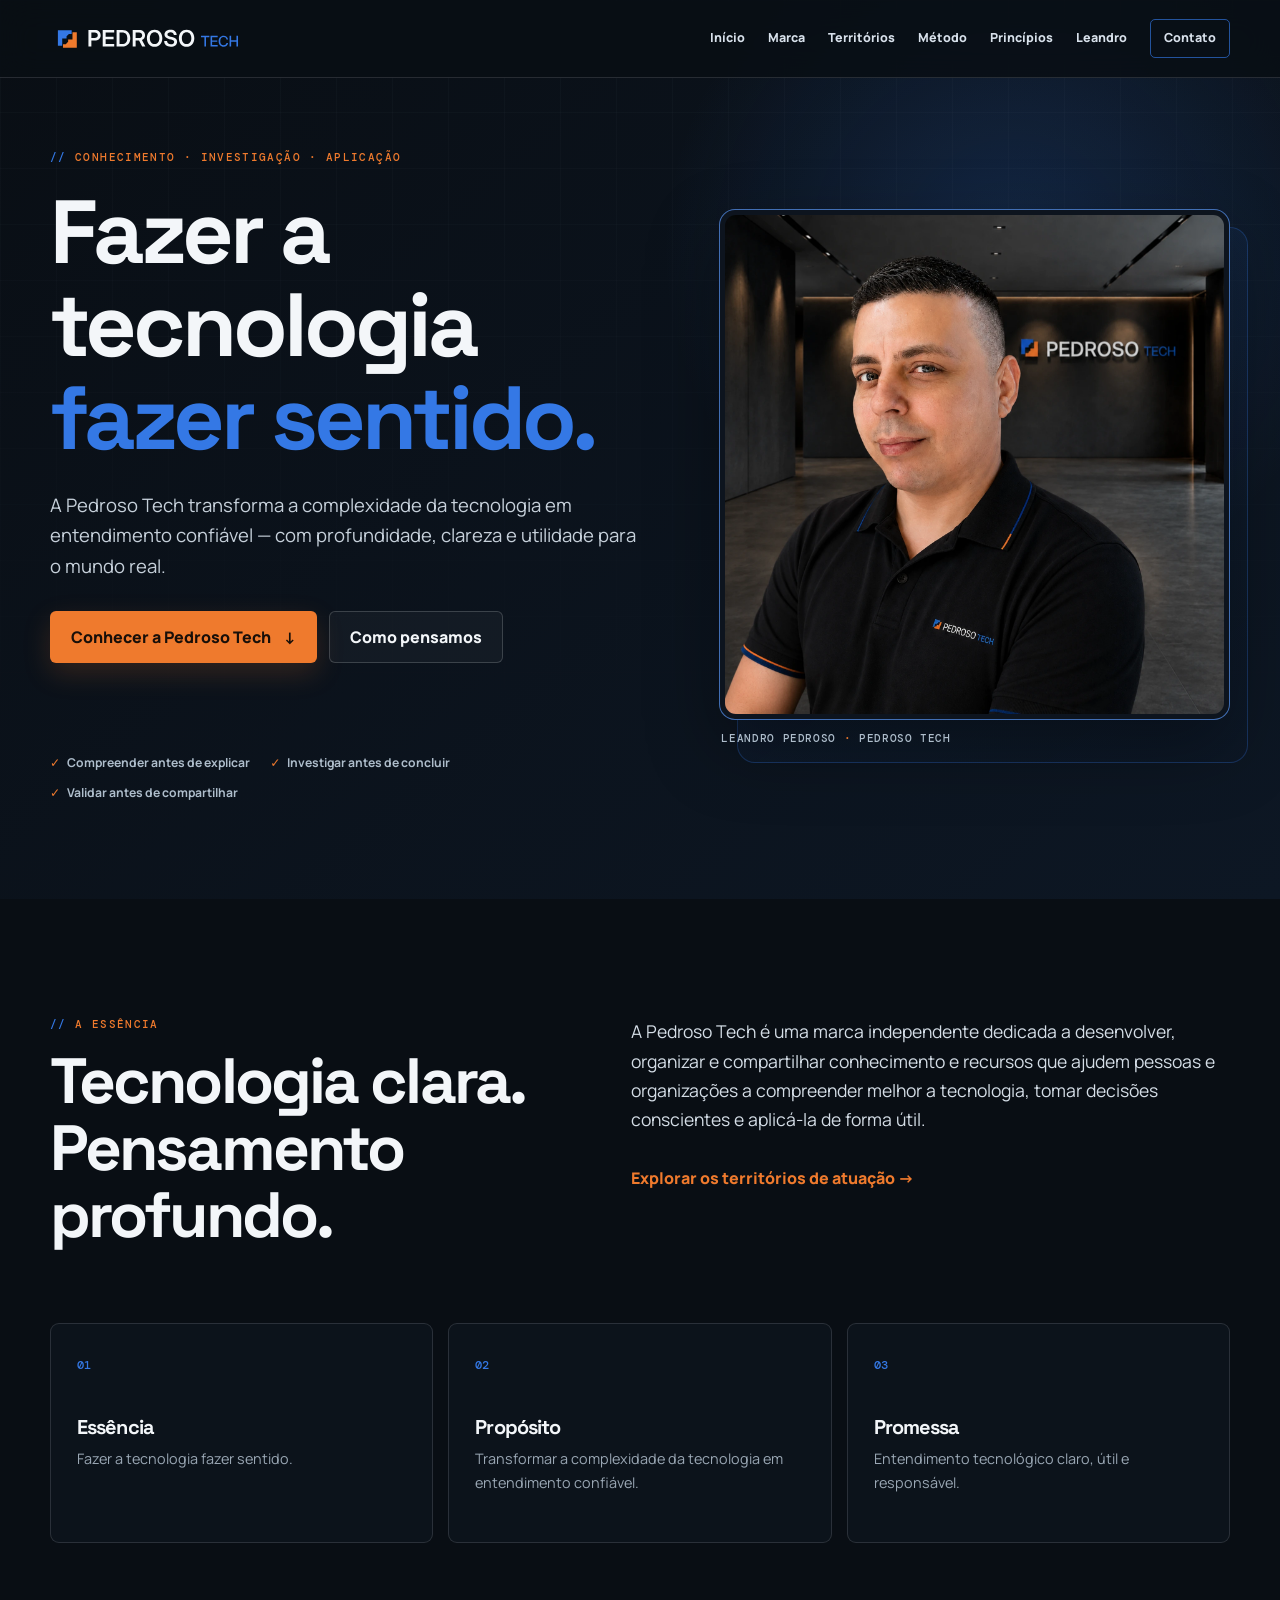
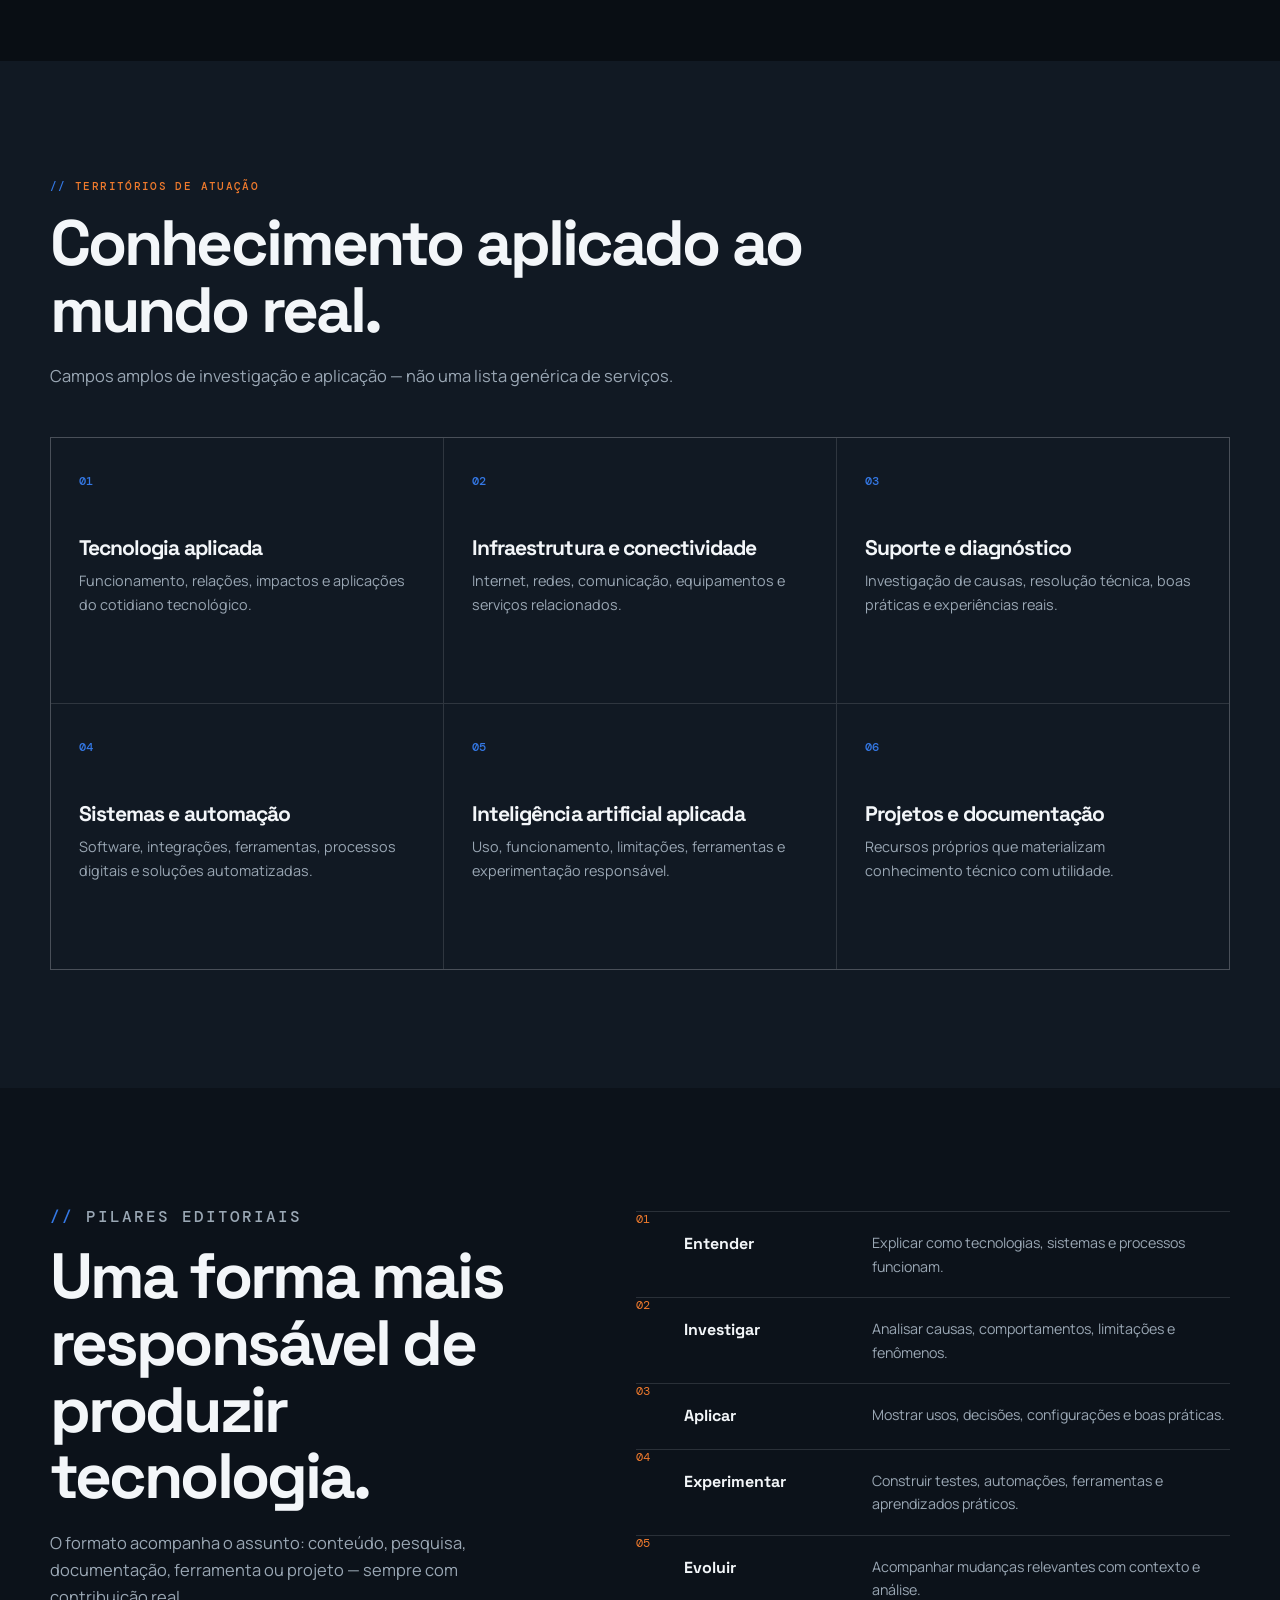
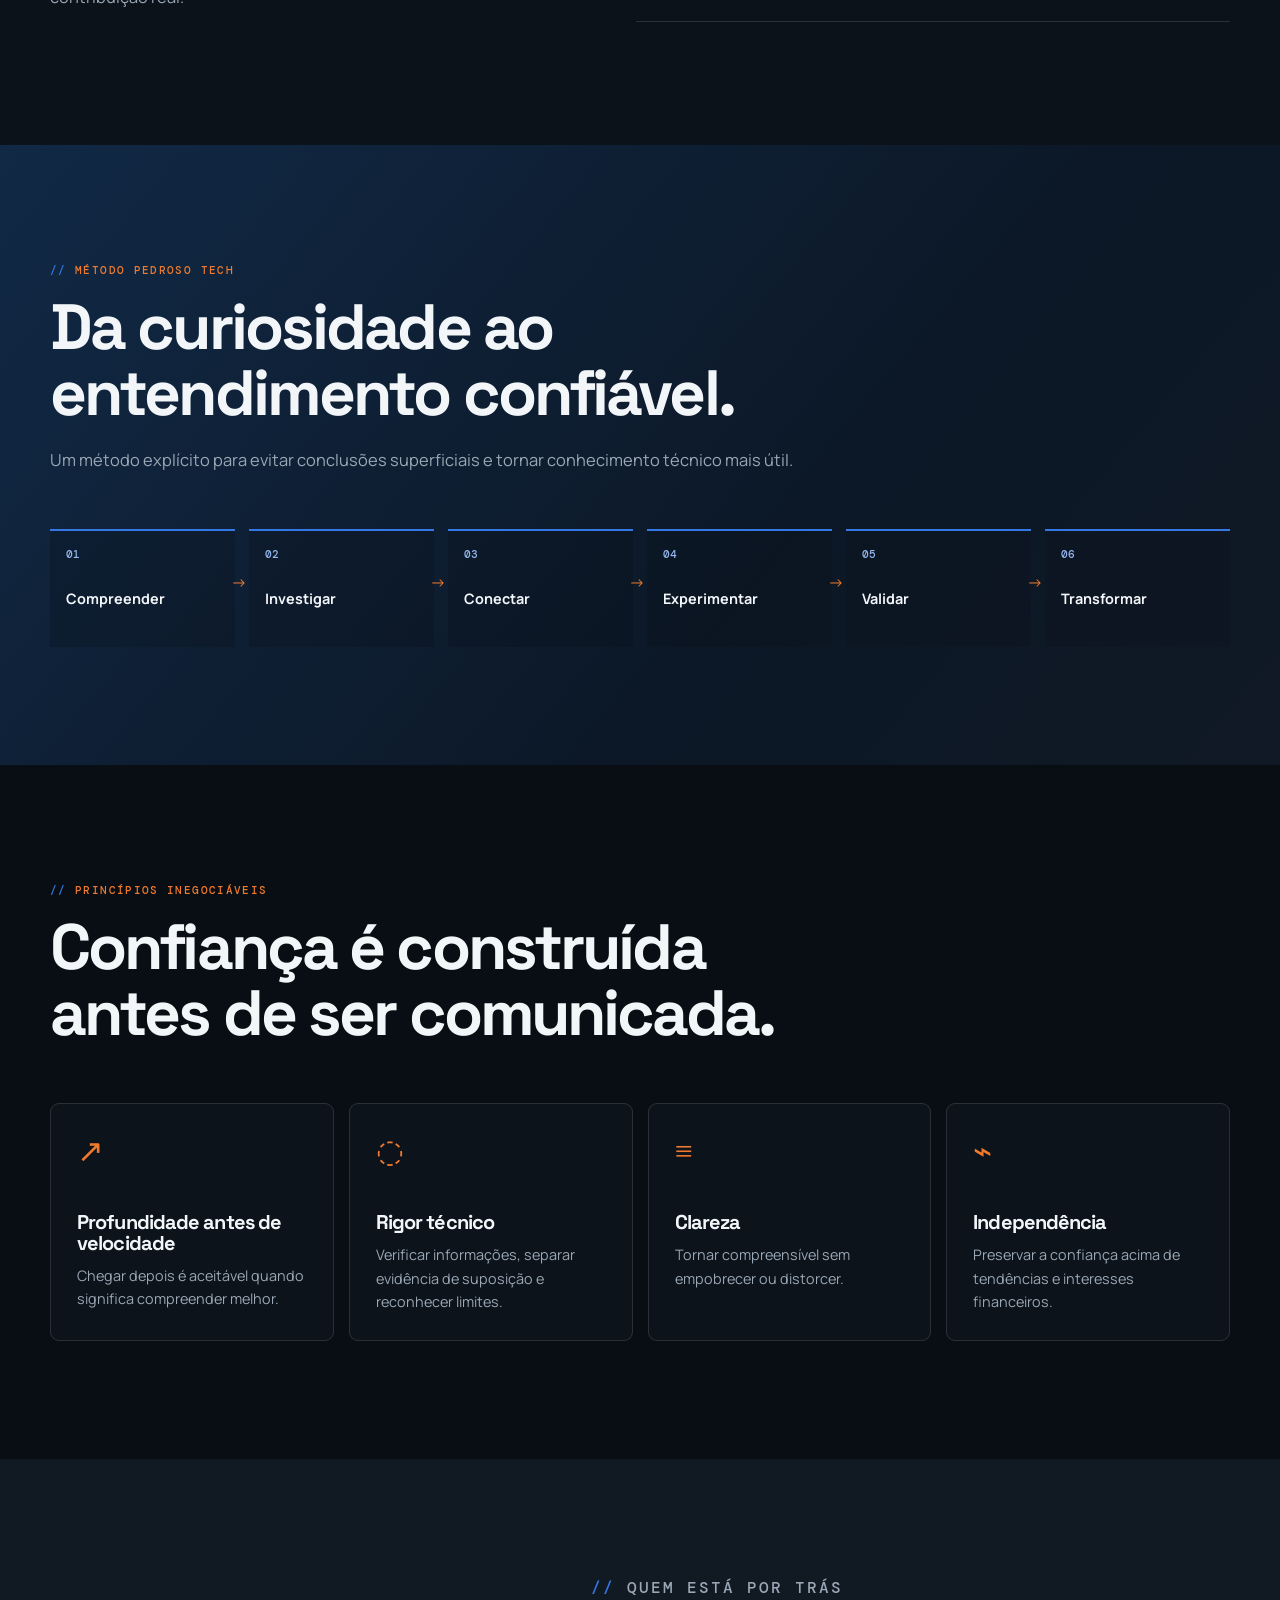
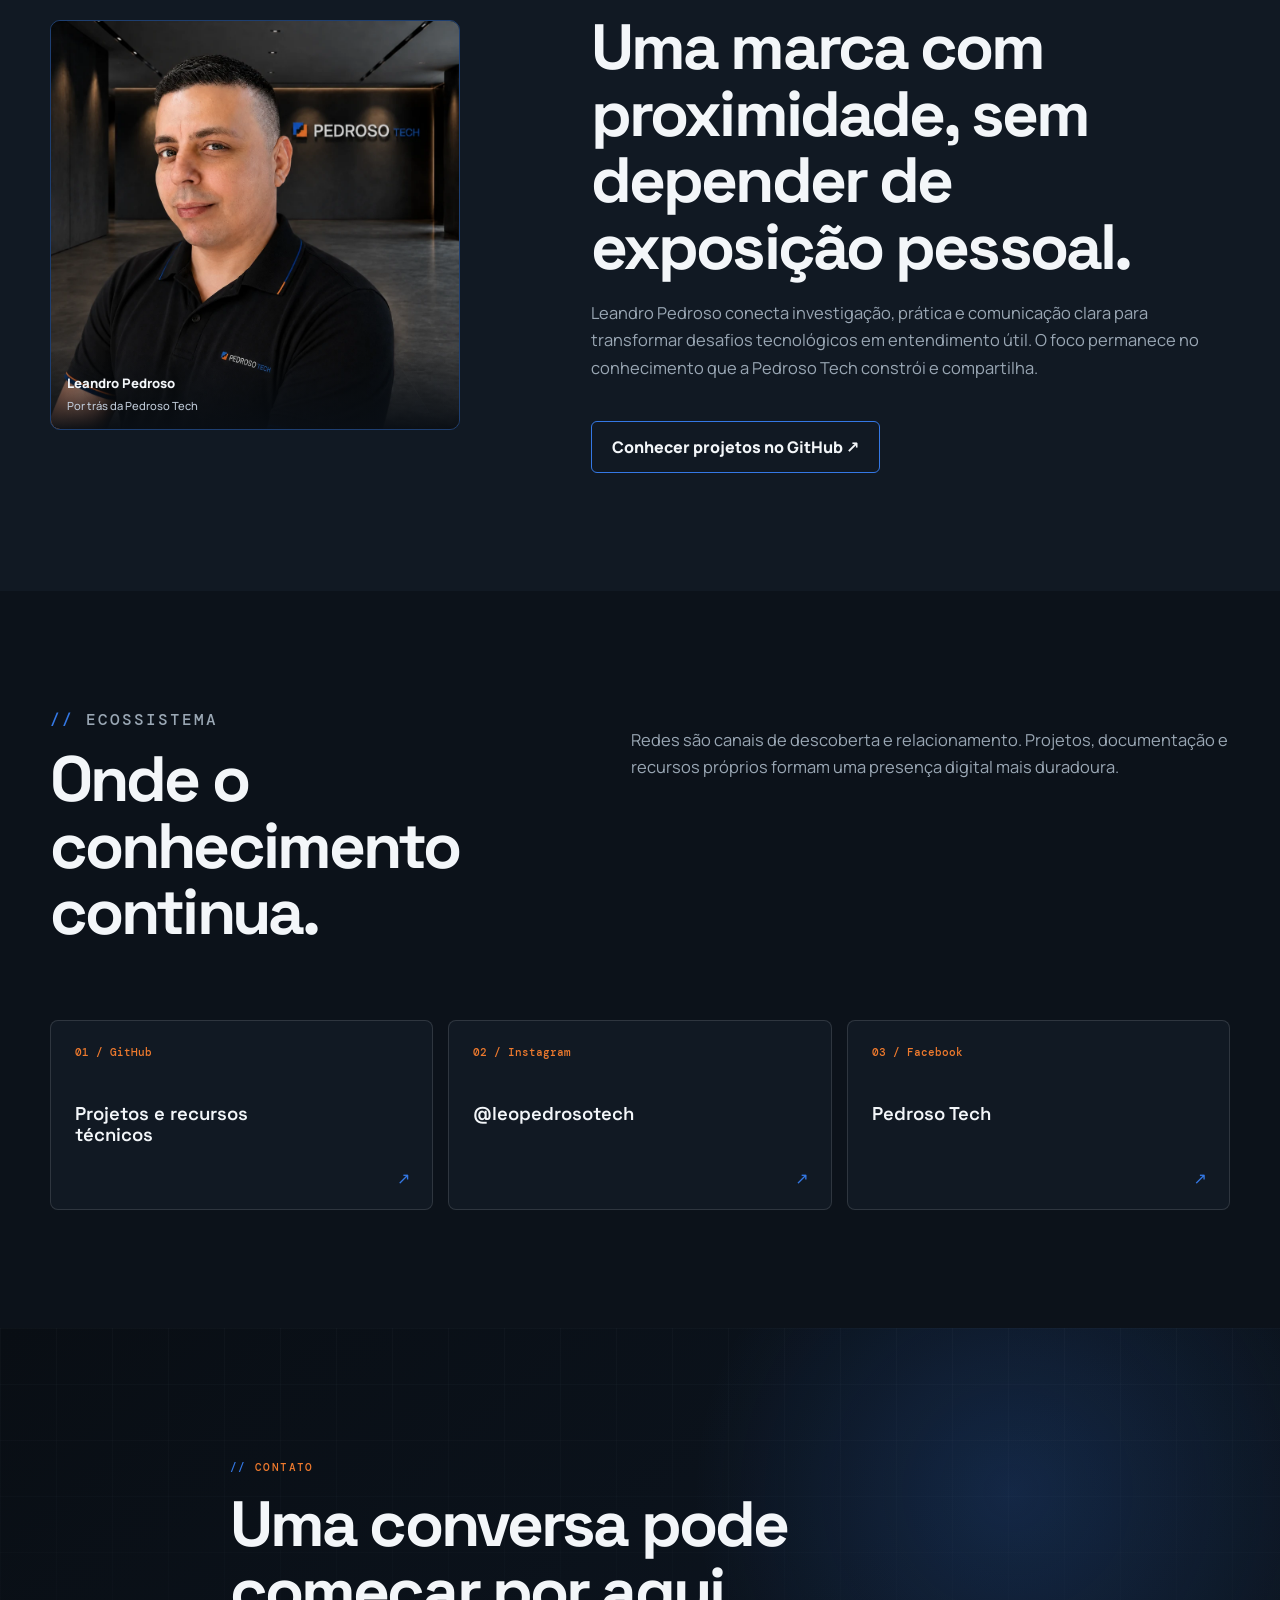
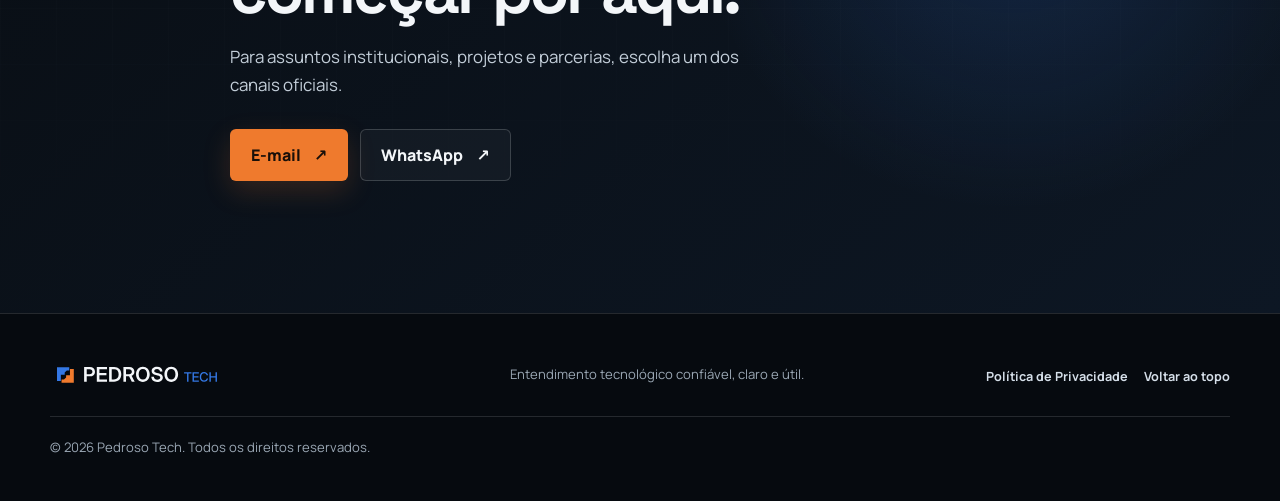
==== commit 9b9aa003: "Polish responsive institutional portrait" ====
--- a/index.html
+++ b/index.html
@@ -3,19 +3,19 @@
 <meta charset="utf-8"><meta name="viewport" content="width=device-width, initial-scale=1">
 <title>Pedroso Tech | Tecnologia que faz sentido</title>
 <meta name="description" content="A Pedroso Tech transforma a complexidade da tecnologia em entendimento confiável, com investigação, conhecimento aplicado e recursos úteis."><meta name="author" content="Pedroso Tech"><meta name="theme-color" content="#090E14"><meta name="color-scheme" content="dark"><link rel="canonical" href="https://pedrosotech.com.br/">
-<meta property="og:type" content="website"><meta property="og:locale" content="pt_BR"><meta property="og:site_name" content="Pedroso Tech"><meta property="og:title" content="Pedroso Tech | Tecnologia que faz sentido"><meta property="og:description" content="Entendimento tecnológico confiável, claro e útil."><meta property="og:url" content="https://pedrosotech.com.br/"><meta property="og:image" content="https://pedrosotech.com.br/assets/leandro-pedroso-lobby.jpg"><meta name="twitter:card" content="summary_large_image"><meta name="twitter:title" content="Pedroso Tech | Tecnologia que faz sentido"><meta name="twitter:description" content="Entendimento tecnológico confiável, claro e útil."><meta name="twitter:image" content="https://pedrosotech.com.br/assets/leandro-pedroso-lobby.jpg">
-<link rel="icon" href="assets/pedroso-tech-signature.svg" type="image/svg+xml"><link rel="manifest" href="site.webmanifest"><link rel="stylesheet" href="styles.css?v=20260817c"><link rel="stylesheet" href="fixes.css?v=20260817c">
+<meta property="og:type" content="website"><meta property="og:locale" content="pt_BR"><meta property="og:site_name" content="Pedroso Tech"><meta property="og:title" content="Pedroso Tech | Tecnologia que faz sentido"><meta property="og:description" content="Entendimento tecnológico confiável, claro e útil."><meta property="og:url" content="https://pedrosotech.com.br/"><meta property="og:image" content="https://pedrosotech.com.br/assets/leandro-pedroso-hero.jpg"><meta name="twitter:card" content="summary_large_image"><meta name="twitter:title" content="Pedroso Tech | Tecnologia que faz sentido"><meta name="twitter:description" content="Entendimento tecnológico confiável, claro e útil."><meta name="twitter:image" content="https://pedrosotech.com.br/assets/leandro-pedroso-hero.jpg">
+<link rel="icon" href="assets/pedroso-tech-signature.svg" type="image/svg+xml"><link rel="manifest" href="site.webmanifest"><link rel="stylesheet" href="styles.css?v=20260817c"><link rel="stylesheet" href="fixes.css?v=20260817d">
 <script type="application/ld+json">{"@context":"https://schema.org","@type":"Organization","name":"Pedroso Tech","url":"https://pedrosotech.com.br/","description":"Marca independente de tecnologia dedicada a transformar assuntos complexos em entendimento confiável.","sameAs":["https://github.com/leopedroso84","https://instagram.com/leopedrosotech","https://facebook.com/profile.php?id=61593232645749"]}</script>
 </head><body>
-<a class="skip-link" href="#conteudo">Pular para o conteúdo</a><header class="header" id="topo"><div class="container header-inner"><a class="brand" href="#inicio" aria-label="Pedroso Tech, página inicial"><img src="assets/pedroso-tech-signature.svg" width="260" height="48" alt="Pedroso Tech"></a><button class="menu-toggle" type="button" aria-expanded="false" aria-controls="menu"><span></span><span></span><span></span><span class="sr-only">Abrir menu</span></button><nav class="nav" id="menu" aria-label="Navegação principal"><a href="#marca">Marca</a><a href="#territorios">Territórios</a><a href="#metodo">Método</a><a href="#principios">Princípios</a><a href="#leandro">Leandro</a><a class="nav-cta" href="#contato">Contato</a></nav></div></header>
+<a class="skip-link" href="#conteudo">Pular para o conteúdo</a><header class="header" id="topo"><div class="container header-inner"><a class="brand" href="#inicio" aria-label="Pedroso Tech, página inicial"><img src="assets/pedroso-tech-signature.svg" width="260" height="48" alt="Pedroso Tech"></a><button class="menu-toggle" type="button" aria-expanded="false" aria-controls="menu"><span></span><span></span><span></span><span class="sr-only">Abrir menu</span></button><nav class="nav" id="menu" aria-label="Navegação principal"><a href="#inicio">Início</a><a href="#marca">Marca</a><a href="#territorios">Territórios</a><a href="#metodo">Método</a><a href="#principios">Princípios</a><a href="#leandro">Leandro</a><a class="nav-cta" href="#contato">Contato</a></nav></div></header>
 <main id="conteudo">
-<section class="hero" id="inicio"><div class="gridline" aria-hidden="true"></div><div class="container hero-layout"><div class="hero-copy reveal"><p class="eyebrow">CONHECIMENTO · INVESTIGAÇÃO · APLICAÇÃO</p><h1>Fazer a tecnologia <span>fazer sentido.</span></h1><p class="lead">A Pedroso Tech transforma a complexidade da tecnologia em entendimento confiável — com profundidade, clareza e utilidade para o mundo real.</p><div class="actions"><a class="button primary" href="#marca">Conhecer a Pedroso Tech <span>↓</span></a><a class="button ghost" href="#metodo">Como pensamos</a></div><ul class="notes"><li>Compreender antes de explicar</li><li>Investigar antes de concluir</li><li>Validar antes de compartilhar</li></ul></div><div class="hero-visual reveal"><div class="photo-frame"><picture><source srcset="assets/leandro-pedroso-lobby.webp" type="image/webp"><img src="assets/leandro-pedroso-lobby.jpg" width="1200" height="1200" alt="Leandro Pedroso no lobby institucional da Pedroso Tech" fetchpriority="high"></picture></div><span class="corner">PT / 01<br><i>Institucional</i></span><div class="signal"><b>●</b><strong>Entendimento confiável</strong><small>tecnologia explicada com rigor</small></div></div></div></section>
+<section class="hero" id="inicio"><div class="gridline" aria-hidden="true"></div><div class="container hero-layout"><div class="hero-copy reveal"><p class="eyebrow">CONHECIMENTO · INVESTIGAÇÃO · APLICAÇÃO</p><h1>Fazer a tecnologia <span>fazer sentido.</span></h1><p class="lead">A Pedroso Tech transforma a complexidade da tecnologia em entendimento confiável — com profundidade, clareza e utilidade para o mundo real.</p><div class="actions"><a class="button primary" href="#marca">Conhecer a Pedroso Tech <span>↓</span></a><a class="button ghost" href="#metodo">Como pensamos</a></div></div><div class="hero-visual reveal"><figure class="photo-frame"><picture><source srcset="assets/leandro-pedroso-hero.webp" type="image/webp"><img src="assets/leandro-pedroso-hero.jpg" width="1600" height="1600" alt="Leandro Pedroso no lobby institucional da Pedroso Tech" fetchpriority="high" sizes="(max-width: 720px) calc(100vw - 48px), 520px"></picture><figcaption>Leandro Pedroso <span aria-hidden="true">·</span> Pedroso Tech</figcaption></figure></div><ul class="notes"><li>Compreender antes de explicar</li><li>Investigar antes de concluir</li><li>Validar antes de compartilhar</li></ul></div></section>
 <section class="section" id="marca"><div class="container"><div class="intro split"><div><p class="eyebrow">A ESSÊNCIA</p><h2>Tecnologia clara. Pensamento profundo.</h2></div><div><p>A Pedroso Tech é uma marca independente dedicada a desenvolver, organizar e compartilhar conhecimento e recursos que ajudem pessoas e organizações a compreender melhor a tecnologia, tomar decisões conscientes e aplicá-la de forma útil.</p><a class="text-link" href="#territorios">Explorar os territórios de atuação →</a></div></div><div class="cards purpose"><article><b>01</b><h3>Essência</h3><p>Fazer a tecnologia fazer sentido.</p></article><article><b>02</b><h3>Propósito</h3><p>Transformar a complexidade da tecnologia em entendimento confiável.</p></article><article><b>03</b><h3>Promessa</h3><p>Entendimento tecnológico claro, útil e responsável.</p></article></div></div></section>
 <section class="section surface" id="territorios"><div class="container"><div class="intro"><p class="eyebrow">TERRITÓRIOS DE ATUAÇÃO</p><h2>Conhecimento aplicado ao mundo real.</h2><p>Campos amplos de investigação e aplicação — não uma lista genérica de serviços.</p></div><div class="territories"><article><b>01</b><h3>Tecnologia aplicada</h3><p>Funcionamento, relações, impactos e aplicações do cotidiano tecnológico.</p></article><article><b>02</b><h3>Infraestrutura e conectividade</h3><p>Internet, redes, comunicação, equipamentos e serviços relacionados.</p></article><article><b>03</b><h3>Suporte e diagnóstico</h3><p>Investigação de causas, resolução técnica, boas práticas e experiências reais.</p></article><article><b>04</b><h3>Sistemas e automação</h3><p>Software, integrações, ferramentas, processos digitais e soluções automatizadas.</p></article><article><b>05</b><h3>Inteligência artificial aplicada</h3><p>Uso, funcionamento, limitações, ferramentas e experimentação responsável.</p></article><article><b>06</b><h3>Projetos e documentação</h3><p>Recursos próprios que materializam conhecimento técnico com utilidade.</p></article></div></div></section>
 <section class="section editorial"><div class="container editorial-layout"><div><p class="eyebrow">PILARES EDITORIAIS</p><h2>Uma forma mais responsável de produzir tecnologia.</h2><p>O formato acompanha o assunto: conteúdo, pesquisa, documentação, ferramenta ou projeto — sempre com contribuição real.</p></div><ol class="pillars"><li><strong>Entender</strong><span>Explicar como tecnologias, sistemas e processos funcionam.</span></li><li><strong>Investigar</strong><span>Analisar causas, comportamentos, limitações e fenômenos.</span></li><li><strong>Aplicar</strong><span>Mostrar usos, decisões, configurações e boas práticas.</span></li><li><strong>Experimentar</strong><span>Construir testes, automações, ferramentas e aprendizados práticos.</span></li><li><strong>Evoluir</strong><span>Acompanhar mudanças relevantes com contexto e análise.</span></li></ol></div></section>
 <section class="section method" id="metodo"><div class="container"><div class="intro"><p class="eyebrow">MÉTODO PEDROSO TECH</p><h2>Da curiosidade ao entendimento confiável.</h2><p>Um método explícito para evitar conclusões superficiais e tornar conhecimento técnico mais útil.</p></div><ol class="method-path"><li><b>01</b><strong>Compreender</strong></li><li><b>02</b><strong>Investigar</strong></li><li><b>03</b><strong>Conectar</strong></li><li><b>04</b><strong>Experimentar</strong></li><li><b>05</b><strong>Validar</strong></li><li><b>06</b><strong>Transformar</strong></li></ol></div></section>
 <section class="section" id="principios"><div class="container"><div class="intro"><p class="eyebrow">PRINCÍPIOS INEGOCIÁVEIS</p><h2>Confiança é construída antes de ser comunicada.</h2></div><div class="cards principles"><article><b>↗</b><h3>Profundidade antes de velocidade</h3><p>Chegar depois é aceitável quando significa compreender melhor.</p></article><article><b>◌</b><h3>Rigor técnico</h3><p>Verificar informações, separar evidência de suposição e reconhecer limites.</p></article><article><b>≡</b><h3>Clareza</h3><p>Tornar compreensível sem empobrecer ou distorcer.</p></article><article><b>⌁</b><h3>Independência</h3><p>Preservar a confiança acima de tendências e interesses financeiros.</p></article></div></div></section>
-<section class="section surface" id="leandro"><div class="container person"><div class="person-image"><picture><source srcset="assets/leandro-pedroso-lobby.webp" type="image/webp"><img src="assets/leandro-pedroso-lobby.jpg" width="1200" height="1200" alt="Retrato institucional de Leandro Pedroso"></picture><span>Leandro Pedroso<br><i>Por trás da Pedroso Tech</i></span></div><div><p class="eyebrow">QUEM ESTÁ POR TRÁS</p><h2>Uma marca com proximidade, sem depender de exposição pessoal.</h2><p>Leandro Pedroso conecta investigação, prática e comunicação clara para transformar desafios tecnológicos em entendimento útil. O foco permanece no conhecimento que a Pedroso Tech constrói e compartilha.</p><a class="button outline" href="https://github.com/leopedroso84" target="_blank" rel="noopener noreferrer">Conhecer projetos no GitHub ↗</a></div></div></section>
+<section class="section surface" id="leandro"><div class="container person"><div class="person-image"><picture><source srcset="assets/leandro-pedroso-profile.webp" type="image/webp"><img src="assets/leandro-pedroso-hero.jpg" width="1600" height="1600" alt="Retrato institucional de Leandro Pedroso" loading="lazy" sizes="(max-width: 720px) calc(100vw - 48px), 520px"></picture><span>Leandro Pedroso<br><i>Por trás da Pedroso Tech</i></span></div><div><p class="eyebrow">QUEM ESTÁ POR TRÁS</p><h2>Uma marca com proximidade, sem depender de exposição pessoal.</h2><p>Leandro Pedroso conecta investigação, prática e comunicação clara para transformar desafios tecnológicos em entendimento útil. O foco permanece no conhecimento que a Pedroso Tech constrói e compartilha.</p><a class="button outline" href="https://github.com/leopedroso84" target="_blank" rel="noopener noreferrer">Conhecer projetos no GitHub ↗</a></div></div></section>
 <section class="section editorial"><div class="container"><div class="intro split"><div><p class="eyebrow">ECOSSISTEMA</p><h2>Onde o conhecimento continua.</h2></div><p>Redes são canais de descoberta e relacionamento. Projetos, documentação e recursos próprios formam uma presença digital mais duradoura.</p></div><div class="channels"><a href="https://github.com/leopedroso84" target="_blank" rel="noopener noreferrer"><span>01 / GitHub</span><strong>Projetos e recursos técnicos</strong><i>↗</i></a><a href="https://instagram.com/leopedrosotech" target="_blank" rel="noopener noreferrer"><span>02 / Instagram</span><strong>@leopedrosotech</strong><i>↗</i></a><a href="https://facebook.com/profile.php?id=61593232645749" target="_blank" rel="noopener noreferrer"><span>03 / Facebook</span><strong>Pedroso Tech</strong><i>↗</i></a></div></div></section>
 <section class="section contact" id="contato"><div class="gridline" aria-hidden="true"></div><div class="container contact-copy"><p class="eyebrow">CONTATO</p><h2>Uma conversa pode<br>começar por aqui.</h2><p>Para assuntos institucionais, projetos e parcerias, escolha um dos canais oficiais.</p><div class="actions"><a class="button primary" href="mailto:contato@pedrosotech.com.br" aria-label="Enviar e-mail para a Pedroso Tech">E-mail <span>↗</span></a><a class="button ghost" href="https://wa.me/551736349105" target="_blank" rel="noopener noreferrer" aria-label="Falar com a Pedroso Tech pelo WhatsApp">WhatsApp <span>↗</span></a></div></div></section>
-</main><footer class="footer"><div class="container footer-grid"><img src="assets/pedroso-tech-signature.svg" width="208" height="38" alt="Pedroso Tech"><p>Entendimento tecnológico confiável, claro e útil.</p><div><a href="privacidade.html">Política de Privacidade</a><a href="#topo">Voltar ao topo</a></div><small>© <span id="year"></span> Pedroso Tech. Todos os direitos reservados.</small></div></footer><script src="script.js?v=20260817c"></script></body></html>
+</main><footer class="footer"><div class="container footer-grid"><img src="assets/pedroso-tech-signature.svg" width="208" height="38" alt="Pedroso Tech"><p>Entendimento tecnológico confiável, claro e útil.</p><div><a href="privacidade.html">Política de Privacidade</a><a href="#topo">Voltar ao topo</a></div><small>© <span id="year"></span> Pedroso Tech. Todos os direitos reservados.</small></div></footer><script src="script.js?v=20260817d"></script></body></html>
--- a/fixes.css
+++ b/fixes.css
@@ -1,3 +1,31 @@
-.photo-frame { aspect-ratio: 1 / 1.1; }
-.photo-frame img { width: 100%; height: 100%; object-fit: cover; }
-.person-image img { width: 100%; height: 100%; object-fit: cover; }
+/* Portrait treatment: the approved image leads, without template-like overlays. */
+.corner,.signal{display:none!important}
+.hero-visual{max-width:520px;isolation:isolate}
+.hero-visual::before{content:"";position:absolute;z-index:0;inset:18px -18px -18px 18px;border:1px solid rgba(52,120,229,.28);border-radius:18px;background:linear-gradient(145deg,rgba(52,120,229,.1),rgba(52,120,229,.015))}
+.photo-frame{position:relative;z-index:1;margin:0;overflow:visible;aspect-ratio:auto;border:0;border-radius:0;background:transparent;box-shadow:none}
+.photo-frame picture{display:block;padding:5px;border:1px solid rgba(85,145,238,.72);border-radius:16px;background:#0d141e;box-shadow:0 28px 70px rgba(0,0,0,.34)}
+.photo-frame img{width:100%;height:auto;aspect-ratio:1;object-fit:cover;border-radius:11px;background:#0d141e}
+.photo-frame figcaption{margin:11px 2px 0;color:#aebdcb;font:500 .67rem "DM Mono",monospace;letter-spacing:.06em;text-transform:uppercase}
+.photo-frame figcaption span{color:var(--orange)}
+.person-image img{width:100%;height:100%;object-fit:cover}
+
+@media(min-width:971px){
+  .hero-layout{grid-template-areas:"copy visual" "notes visual";grid-template-rows:auto auto}
+  .hero-copy{grid-area:copy;align-self:end}
+  .hero-visual{grid-area:visual}
+  .hero-layout>.notes{grid-area:notes;align-self:start;margin-top:20px}
+}
+
+@media(max-width:970px){
+  .hero-visual{margin-left:0}
+}
+
+@media(max-width:720px){
+  .hero-layout{gap:34px}
+  .hero-visual{width:100%;max-width:none;margin:0}
+  .hero-visual::before{display:none}
+  .photo-frame picture{padding:3px;border-radius:13px;box-shadow:0 22px 52px rgba(0,0,0,.3)}
+  .photo-frame img{border-radius:9px}
+  .photo-frame figcaption{margin-top:9px;font-size:.62rem}
+  .hero-layout>.notes{margin-top:-13px}
+}
